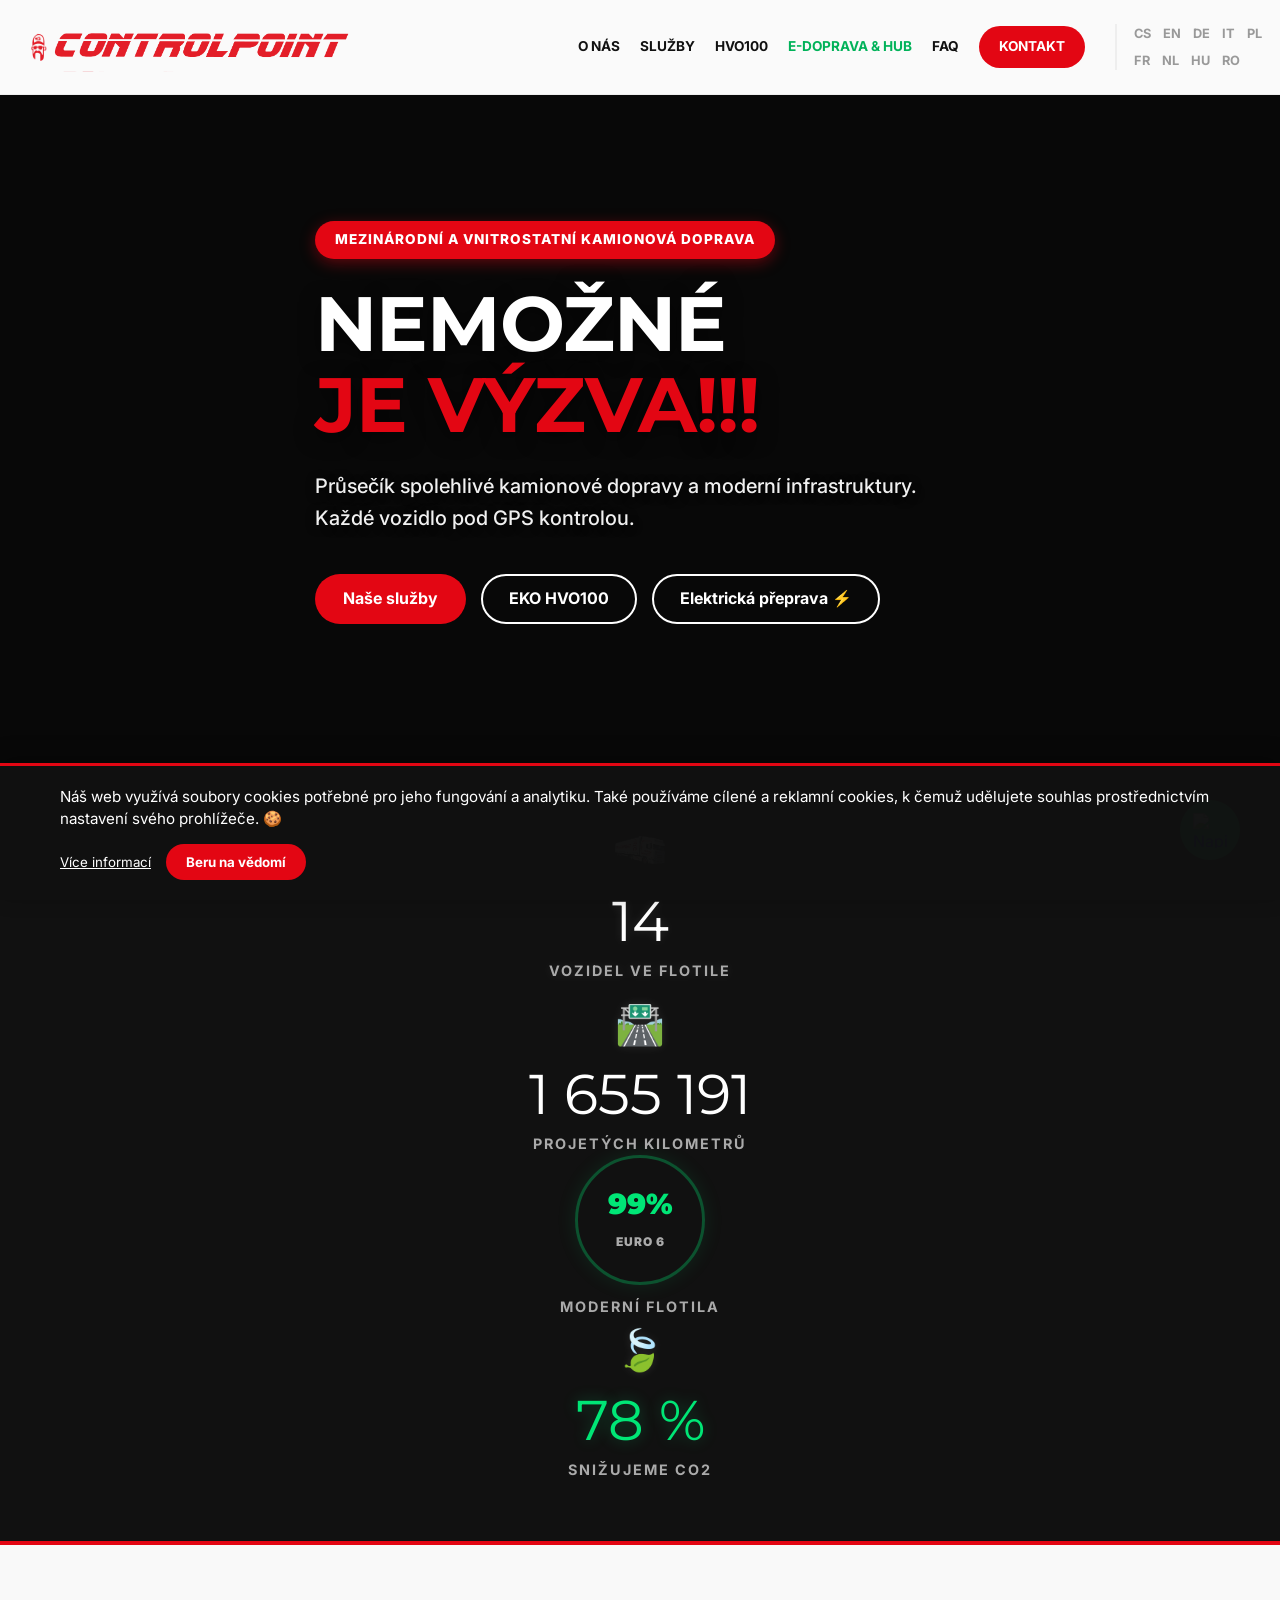
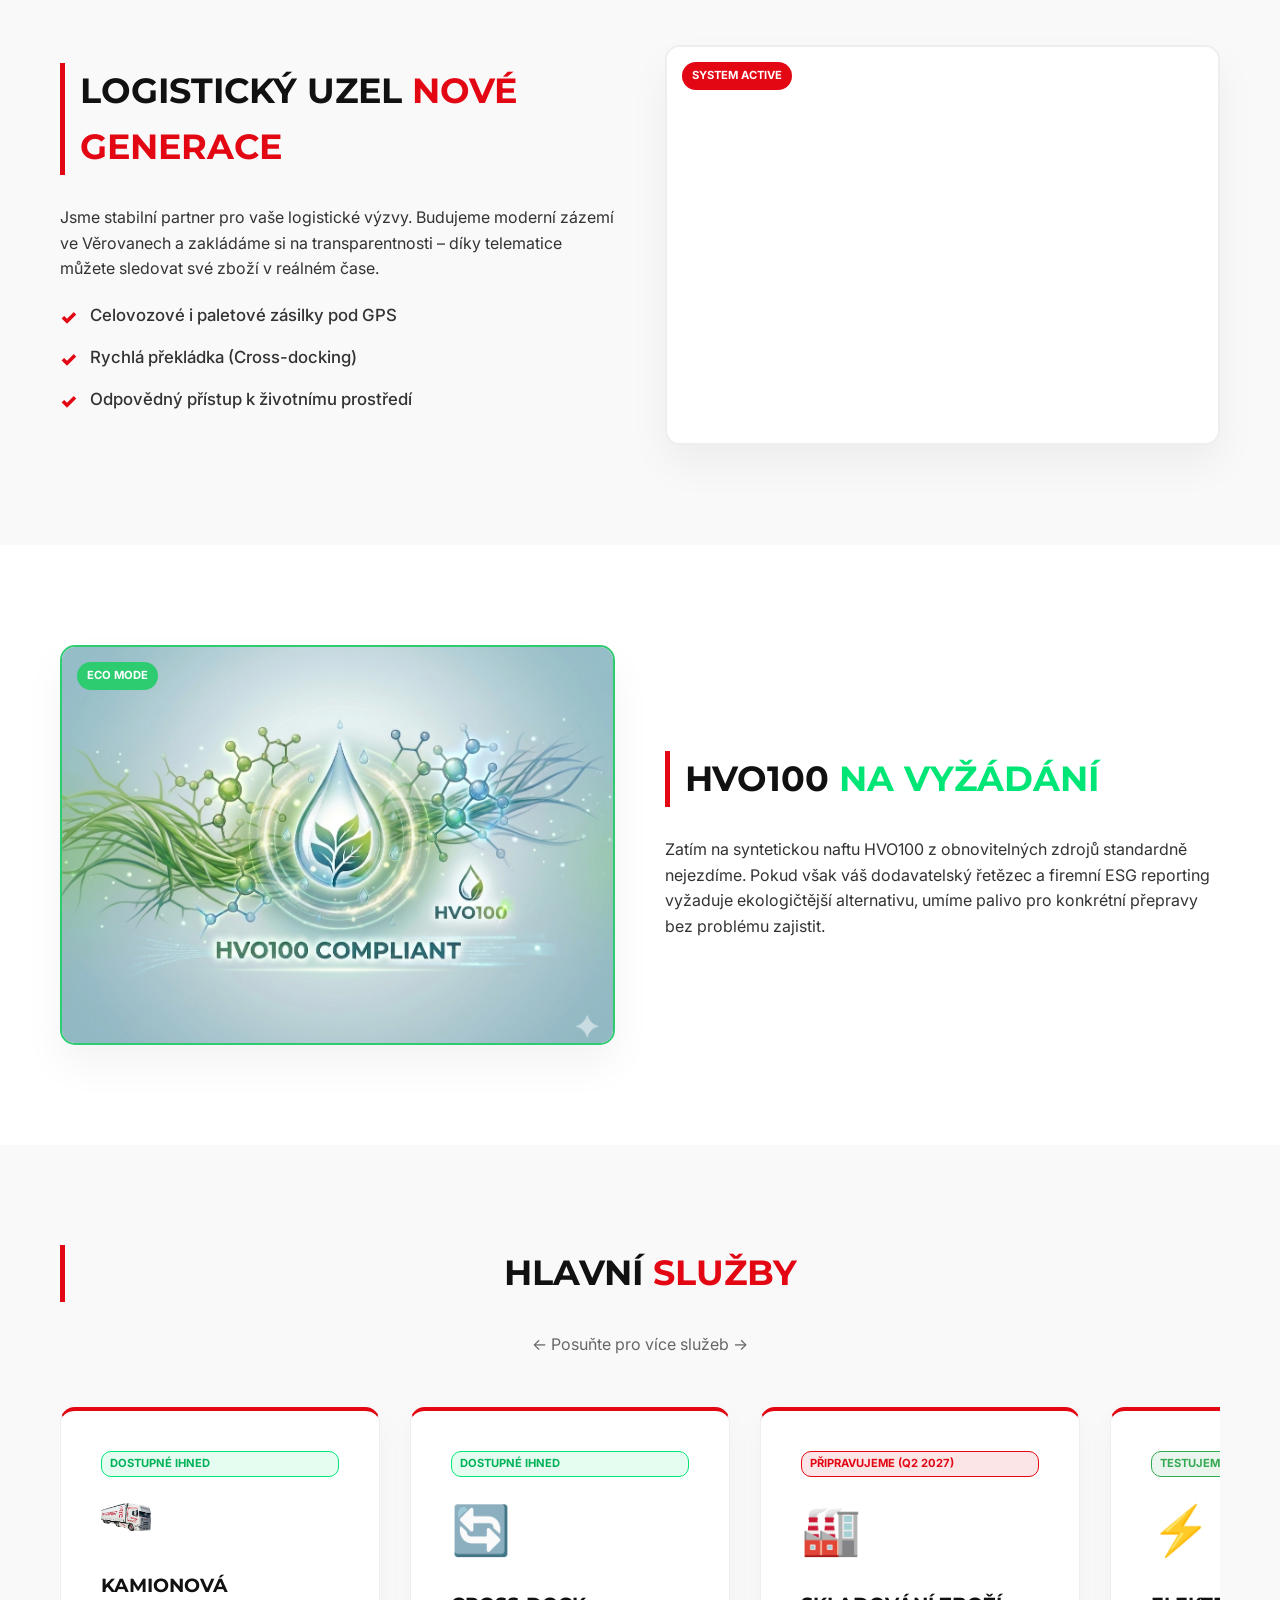
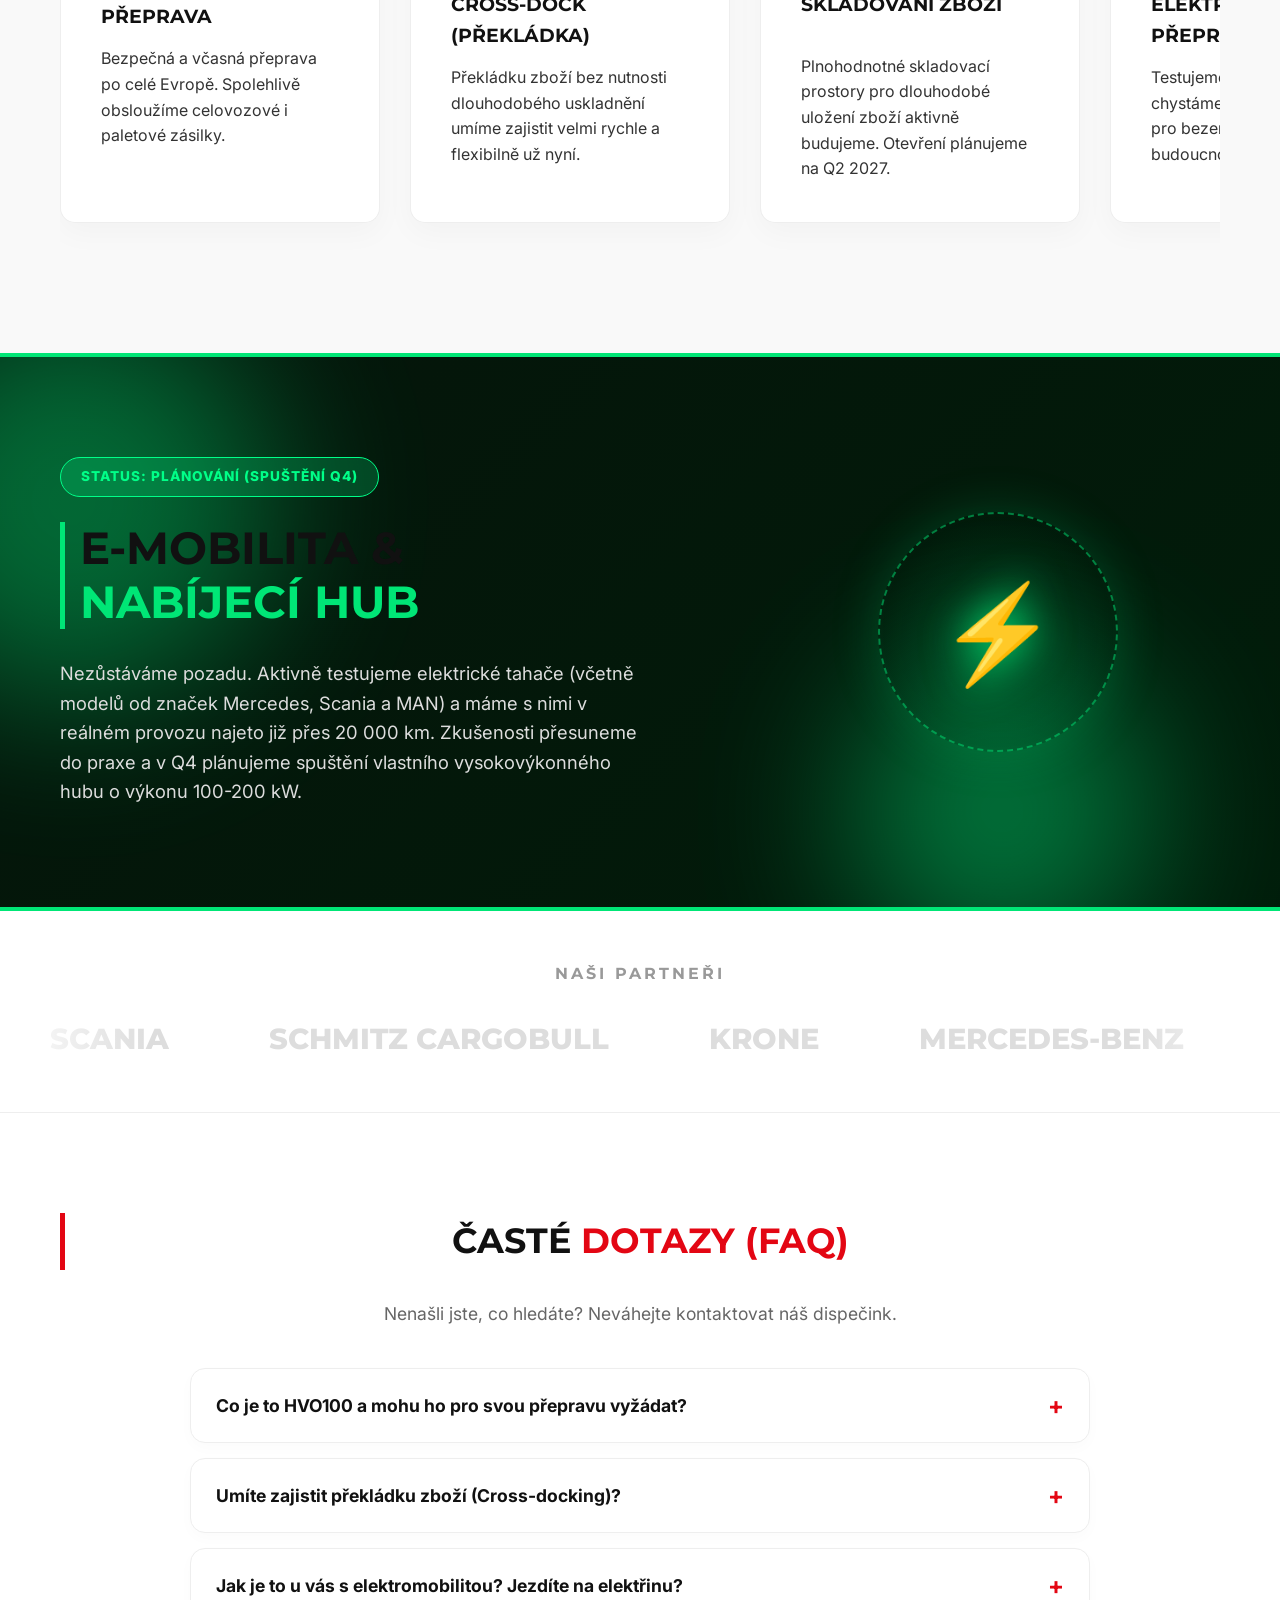
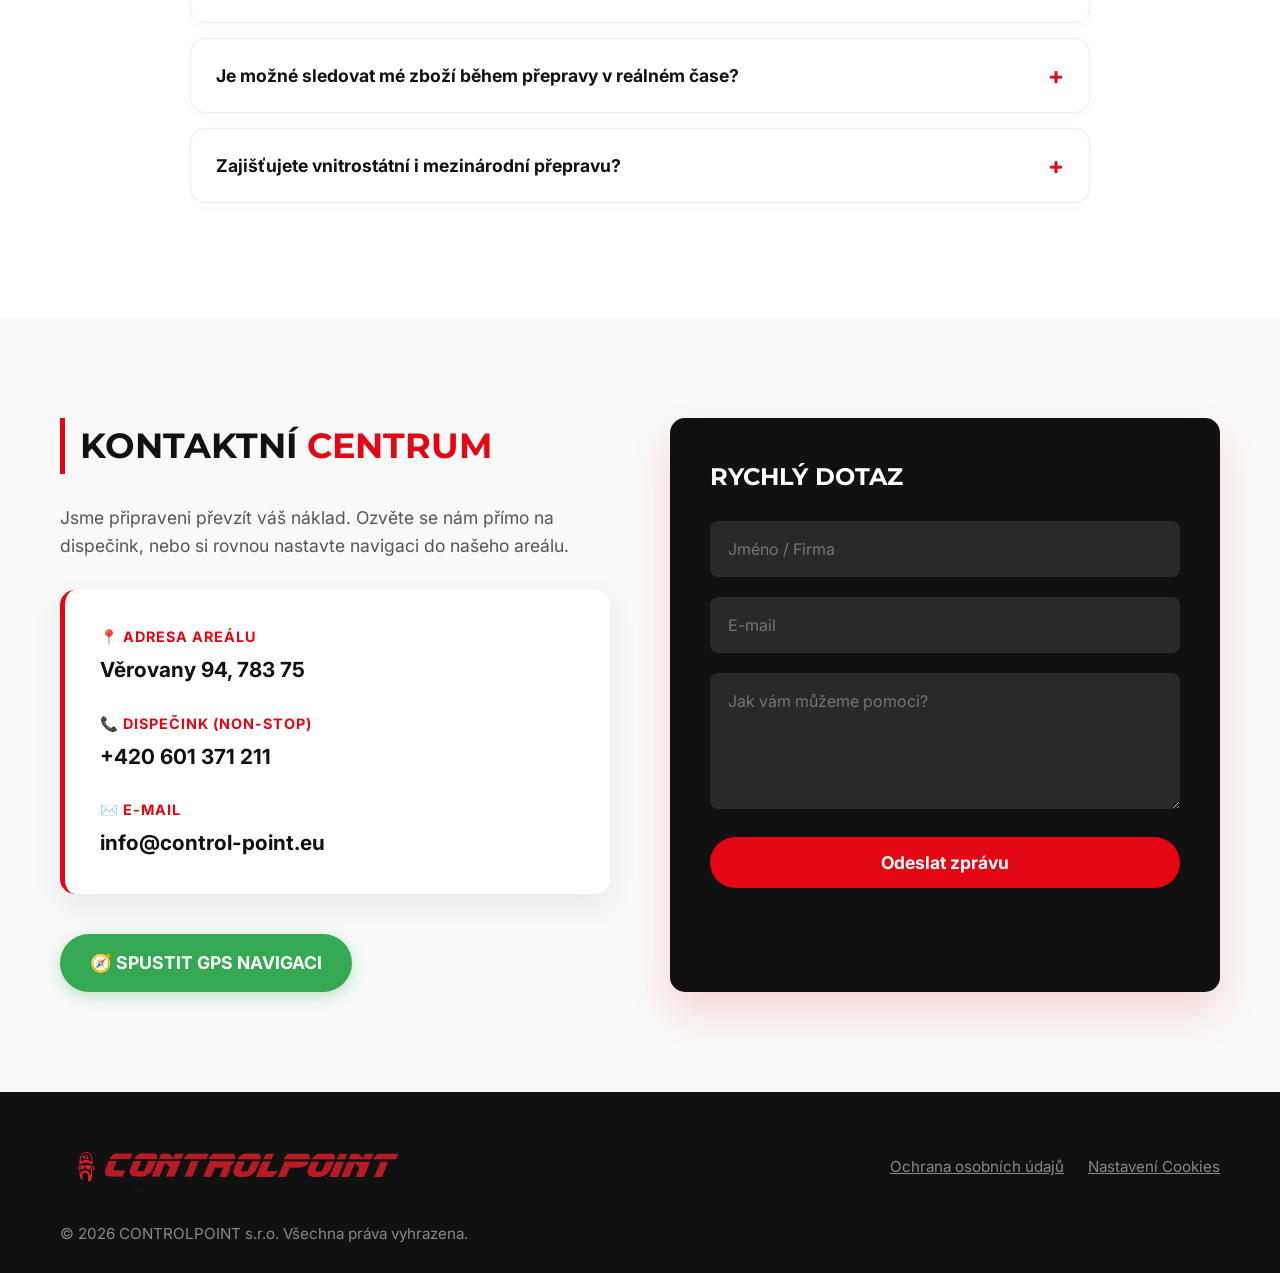
==== index.html @ 85c557d6 "Update index.html" ====
<!DOCTYPE html>
<html lang="cs">
<head>
    <meta charset="UTF-8">
    <meta name="viewport" content="width=device-width, initial-scale=1.0, maximum-scale=1.0, user-scalable=no">
    <meta property="og:type" content="website">
    <meta property="og:title" content="CONTROLPOINT s.r.o. | Kamionová doprava">
    <meta property="og:description" content="Spolehlivá doprava a moderní infrastruktura. Zjistěte více o našich logistických službách.">
    <meta property="og:url" content="https://www.control-point.eu/">
    <meta property="og:image" content="https://www.control-point.eu/nahled1.jpeg">

    <meta name="twitter:card" content="summary_large_image">
    <meta name="twitter:title" content="CONTROLPOINT s.r.o. | Kamionová doprava">
    <meta name="twitter:description" content="Spolehlivá doprava a moderní infrastruktura.">
    <meta name="twitter:image" content="https://www.control-point.eu/nahled1.jpeg">

    <title>CONTROLPOINT s.r.o. | Kamionová doprava & Logistika</title>
    <link href="https://fonts.googleapis.com/css2?family=Inter:wght@400;500;700;900&family=Montserrat:wght@800;900&display=swap" rel="stylesheet">
    <style>
        /* ==========================================================================
           1. ZÁKLADNÍ PROMĚNNÉ A RESET
           ========================================================================== */
        :root {
            --red: #e30613;
            --red-dark: #b3000b;
            --green: #00e676;
            --green-dark: #00b259;
            --dark: #111111;
            --gray: #f9f9f9;
            --white: #ffffff;
            --text: #333333;
            --font-main: 'Inter', sans-serif;
            --font-heading: 'Montserrat', sans-serif;
        }

        * { margin: 0; padding: 0; box-sizing: border-box; }
        html { scroll-behavior: smooth; }
        body { font-family: var(--font-main); color: var(--text); background: var(--white); line-height: 1.6; overflow-x: hidden; }

        .container { max-width: 1200px; margin: 0 auto; padding: 0 20px; position: relative; z-index: 2; }
        .text-red { color: var(--red); }
        .text-green { color: var(--green); }
        .bg-light { background: var(--gray); }
        .bg-white { background: var(--white); }
        .text-center { text-align: center; }
        .w-100 { width: 100%; }

        /* ==========================================================================
           2. TYPOGRAFIE A TLAČÍTKA
           ========================================================================== */
        h1, h2, h3 { font-family: var(--font-heading); text-transform: uppercase; color: var(--dark); }
        .section-title { font-size: 2.2rem; margin-bottom: 30px; border-left: 5px solid var(--red); padding-left: 15px; }

        .btn-primary { display: inline-block; background: var(--red); color: var(--white); padding: 12px 28px; text-decoration: none; font-weight: 700; border: none; cursor: pointer; transition: 0.3s; border-radius: 30px; font-family: var(--font-main); }
        .btn-primary:hover { background: var(--red-dark); transform: translateY(-2px); box-shadow: 0 5px 15px rgba(227,6,19,0.3); }
        .btn-outline-green { display: inline-block; background: transparent; color: var(--green); border: 2px solid var(--green); padding: 10px 26px; text-decoration: none; font-weight: 700; border-radius: 30px; transition: 0.3s; font-family: var(--font-main); }
        .btn-outline-green:hover { background: var(--green); color: var(--dark); box-shadow: 0 5px 15px rgba(0,230,118,0.3); }
        .btn-large { padding: 15px 35px; font-size: 1.1rem; text-align: center; }

        /* ==========================================================================
           3. HLAVIČKA, NAVIGACE A LOGO
           ========================================================================== */
        header { position: fixed; top: 0; width: 100%; height: 95px; background: rgba(255, 255, 255, 0.98); backdrop-filter: blur(10px); z-index: 1000; border-bottom: 1px solid #eee; transition: 0.3s; display: flex; align-items: center; }
        header.scrolled { height: 75px; box-shadow: 0 5px 20px rgba(0,0,0,0.05); }
        
        .nav-container { display: flex; justify-content: space-between; align-items: center; width: 100%; max-width: 1400px; margin: 0 auto; padding: 0 20px; }
        
        .logo-link { display: flex; align-items: center; text-decoration: none; }
        .nav-logo { max-height: 65px; transition: 0.3s; width: auto; }
        header.scrolled .nav-logo { max-height: 50px; }

        .nav-menu { display: flex; gap: 20px; align-items: center; }
        .nav-menu a { text-decoration: none; color: var(--dark); font-weight: 700; font-size: 0.85rem; text-transform: uppercase; transition: 0.2s; cursor: pointer; }
        .nav-menu a:hover { color: var(--red); }
        .nav-green { color: var(--green-dark) !important; }
        .nav-btn { background: var(--red); color: var(--white) !important; padding: 10px 20px; border-radius: 30px; }
        .nav-btn:hover { background: var(--red-dark) !important; }
        
        .lang-switcher { display: flex; gap: 8px; margin-left: 10px; border-left: 2px solid #eee; padding-left: 15px; flex-wrap: wrap; max-width: 150px;}
        .lang-btn { background: none; border: none; font-weight: 700; cursor: pointer; color: #999; transition: 0.3s; font-family: var(--font-main); font-size: 0.8rem; padding: 2px;}
        .lang-btn.active { color: var(--red); }
        .mobile-menu-btn { display: none; font-size: 1.8rem; background: none; border: none; cursor: pointer; color: var(--dark); }

        /* ==========================================================================
           4. HERO SEKCE
           ========================================================================== */
        .hero { position: relative; padding: 220px 0 140px; background: var(--dark); overflow: hidden; min-height: 85vh; display: flex; align-items: center; }
        .video-bg { position: absolute; top: 0; left: 0; width: 100%; height: 100%; object-fit: cover; z-index: 0; }
        .video-overlay-dark { position: absolute; top: 0; left: 0; width: 100%; height: 100%; background: rgba(0, 0, 0, 0.5); z-index: 1; }
        .hero-content { position: relative; z-index: 2; max-width: 800px; padding: 0 20px; }
        .badge-red { display: inline-block; background: var(--red); color: var(--white); padding: 8px 20px; font-weight: 800; font-size: 0.85rem; border-radius: 30px; margin-bottom: 25px; letter-spacing: 1px; box-shadow: 0 4px 15px rgba(227, 6, 19, 0.4); }
        .hero h1 { font-size: clamp(2.8rem, 6vw, 5rem); line-height: 1.05; margin-bottom: 25px; letter-spacing: -1px; color: var(--white); text-shadow: 0 5px 20px rgba(0,0,0,0.6); }
        .hero-sub { font-size: 1.25rem; color: #f0f0f0; margin-bottom: 40px; font-weight: 500; text-shadow: 0 2px 10px rgba(0,0,0,0.6); max-width: 650px; }
        .hero-actions { display: flex; gap: 15px; flex-wrap: wrap; }

        /* ==========================================================================
           5. STATISTIKY
           ========================================================================== */
        .stats-section { background: var(--dark); color: var(--white); padding: 60px 0; border-bottom: 4px solid var(--red); position: relative; z-index: 5; }
        .stats-grid { display: grid; grid-template-columns: repeat(auto-fit, minmax(220px, 1fr)); gap: 30px; text-align: center; }
        .stat-icon { font-size: 2.5rem; margin-bottom: 10px; display: block; filter: drop-shadow(0 0 5px rgba(255,255,255,0.1)); }
        .stat-number { font-family: var(--font-heading); font-size: 3.5rem; color: var(--white); line-height: 1; margin-bottom: 5px; }
        .stat-number.stat-green { color: var(--green) !important; text-shadow: 0 0 15px rgba(0, 230, 118, 0.3); }
        .stat-label { font-size: 0.9rem; text-transform: uppercase; letter-spacing: 2px; color: #aaa; font-weight: 700; margin-top: 10px; }
        .modern-fleet-wrapper { width: 130px; height: 130px; border-radius: 50%; border: 3px solid rgba(0, 230, 118, 0.3); display: flex; align-items: center; justify-content: center; margin: 0 auto 5px; animation: breathe-green 3s ease-in-out infinite; box-shadow: 0 0 20px rgba(0, 230, 118, 0.1); }
        .euro6-text { font-family: var(--font-heading); font-size: 1.8rem; color: var(--green); font-weight: 900; line-height: 1.1; }
        .euro6-text span { font-size: 0.75rem; color: #aaa; text-transform: uppercase; letter-spacing: 1px; font-family: var(--font-main); }
        @keyframes breathe-green { 0%, 100% { border-color: rgba(0, 230, 118, 0.3); box-shadow: 0 0 20px rgba(0, 230, 118, 0.1); } 50% { border-color: rgba(0, 230, 118, 0.8); box-shadow: 0 0 40px rgba(0, 230, 118, 0.4); } }

        /* ==========================================================================
           6. OBECNÉ SEKCE A O NÁS
           ========================================================================== */
        .section { padding: 100px 0; position: relative; }
        .two-col { display: grid; grid-template-columns: 1fr 1fr; gap: 50px; align-items: center; }
        .check-list { list-style: none; margin-top: 20px; }
        .check-list li { position: relative; padding-left: 30px; margin-bottom: 15px; font-weight: 500; font-size: 1.05rem;}
        .check-list li::before { content: '✓'; position: absolute; left: 0; color: var(--red); font-weight: 900; font-size: 1.2rem; }
        .tech-box { background: var(--white); border: 2px solid #eee; height: 400px; position: relative; border-radius: 15px; overflow: hidden; display: flex; align-items: center; justify-content: center; box-shadow: 0 20px 40px rgba(0,0,0,0.05); }
        .tech-overlay { position: absolute; top: 15px; left: 15px; background: var(--red); color: white; padding: 5px 10px; font-size: 0.7rem; font-weight: bold; border-radius: 20px; animation: pulse-red 2s infinite; }
        .placeholder-img { color: #ccc; font-weight: bold; letter-spacing: 2px; }
        @keyframes pulse-red { 0% { box-shadow: 0 0 0 0 rgba(227, 6, 19, 0.4); } 70% { box-shadow: 0 0 0 10px rgba(227, 6, 19, 0); } 100% { box-shadow: 0 0 0 0 rgba(227, 6, 19, 0); } }

        /* ==========================================================================
           7. SLUŽBY
           ========================================================================== */
        .services-carousel-wrapper { position: relative; margin-top: 40px; }
        .services-carousel { display: flex; overflow-x: auto; scroll-snap-type: x mandatory; gap: 30px; padding: 10px 0 30px 0; scrollbar-width: thin; scrollbar-color: var(--red) #eee; -webkit-overflow-scrolling: touch; }
        .services-carousel::-webkit-scrollbar { height: 8px; }
        .services-carousel::-webkit-scrollbar-track { background: #eee; border-radius: 10px; }
        .services-carousel::-webkit-scrollbar-thumb { background: var(--red); border-radius: 10px; }
        .service-card { min-width: 320px; max-width: 320px; flex: 0 0 auto; scroll-snap-align: start; background: var(--white); padding: 40px; border-radius: 15px; border: 1px solid #eee; border-top: 4px solid var(--red); transition: 0.3s; box-shadow: 0 10px 30px rgba(0,0,0,0.03); display: flex; flex-direction: column; }
        .service-card:hover { transform: translateY(-5px); box-shadow: 0 20px 40px rgba(0,0,0,0.08); }
        .s-icon { font-size: 3rem; margin-bottom: 20px; }
        .service-card h3 { margin-bottom: 15px; font-size: 1.2rem; min-height: 50px; }
        .badge-small { display: inline-block; font-size: 0.7rem; padding: 3px 8px; border-radius: 10px; font-weight: bold; margin-bottom: 15px; }
        .b-available { background: rgba(0, 230, 118, 0.1); color: var(--green-dark); border: 1px solid var(--green); }
        .b-prep { background: rgba(227, 6, 19, 0.1); color: var(--red); border: 1px solid var(--red); }
        .b-test { background: rgba(52, 168, 83, 0.1); color: #34a853; border: 1px solid #34a853; }

        /* ==========================================================================
           8. ELEKTRO HUB
           ========================================================================== */
        .bg-animated-green { background: linear-gradient(-45deg, #05140a, #0b2b16, #001f0a, #05140a); background-size: 400% 400%; animation: gradientBG 15s ease infinite; color: var(--white); position: relative; overflow: hidden; border-top: 4px solid var(--green); border-bottom: 4px solid var(--green); }
        @keyframes gradientBG { 0% { background-position: 0% 50%; } 50% { background-position: 100% 50%; } 100% { background-position: 0% 50%; } }
        .glow-orb { position: absolute; border-radius: 50%; filter: blur(80px); opacity: 0.4; z-index: 0; pointer-events: none; }
        .orb-1 { top: -10%; left: -10%; width: 400px; height: 400px; background: var(--green); animation: floatOrb 8s ease-in-out infinite alternate; }
        .orb-2 { bottom: -10%; right: 10%; width: 300px; height: 300px; background: #00ff88; animation: floatOrb 12s ease-in-out infinite alternate-reverse; }
        @keyframes floatOrb { 0% { transform: translate(0, 0) scale(1); } 100% { transform: translate(50px, 50px) scale(1.2); } }
        .electro-card { display: grid; grid-template-columns: 1.5fr 1fr; gap: 50px; align-items: center; position: relative; z-index: 2; }
        .clean-energy-circle { width: 240px; height: 240px; border-radius: 50%; background: radial-gradient(circle, rgba(0, 230, 118, 0.15) 0%, transparent 70%); border: 2px dashed rgba(0, 230, 118, 0.5); display: flex; align-items: center; justify-content: center; box-shadow: 0 0 50px rgba(0, 230, 118, 0.2); animation: eco-spin 10s linear infinite; margin: 0 auto; position: relative; }
        .gauge-inner { width: 100%; height: 100%; display: flex; align-items: center; justify-content: center; animation: eco-spin-reverse 10s linear infinite; }
        .gauge-bolt { font-size: 6rem; color: var(--green); filter: drop-shadow(0 0 20px var(--green)); line-height: 1; }
        @keyframes eco-spin { 100% { transform: rotate(360deg); } }
        @keyframes eco-spin-reverse { 100% { transform: rotate(-360deg); } }

        /* ==========================================================================
           9. PARTNEŘI
           ========================================================================== */
        .partners-section { background: var(--white); padding: 50px 0; border-bottom: 1px solid #eee; overflow: hidden; }
        .partners-title { text-align: center; font-size: 1rem; color: #999; margin-bottom: 30px; letter-spacing: 3px; }
        .marquee { width: 100%; overflow: hidden; white-space: nowrap; position: relative; }
        .marquee::before, .marquee::after { content: ''; position: absolute; top: 0; width: 150px; height: 100%; z-index: 2; }
        .marquee::before { left: 0; background: linear-gradient(to right, white, transparent); }
        .marquee::after { right: 0; background: linear-gradient(to left, white, transparent); }
        .marquee-content { display: inline-block; animation: scrollMarquee 25s linear infinite; }
        .marquee-content span { font-family: var(--font-heading); font-size: 1.8rem; color: #ddd; margin: 0 50px; font-weight: 800; }
        @keyframes scrollMarquee { 0% { transform: translateX(0); } 100% { transform: translateX(-50%); } }

        /* ==========================================================================
           10. FAQ
           ========================================================================== */
        .faq-subtitle { margin-bottom: 40px; color: #666; font-size: 1.1rem; }
        .faq-container { max-width: 900px; margin: 0 auto; }
        .faq-item { margin-bottom: 15px; border: 1px solid #eee; border-radius: 15px; overflow: hidden; background: var(--white); box-shadow: 0 5px 15px rgba(0,0,0,0.02); transition: 0.3s; }
        .faq-question { width: 100%; text-align: left; padding: 22px 25px; background: none; border: none; font-size: 1.1rem; font-weight: 700; font-family: var(--font-main); color: var(--dark); cursor: pointer; display: flex; justify-content: space-between; align-items: center; }
        .faq-question:hover { color: var(--red); background: #fafafa; }
        .faq-icon { font-size: 1.5rem; color: var(--red); transition: transform 0.3s ease; }
        .faq-answer { max-height: 0; overflow: hidden; transition: max-height 0.4s ease-out; background: var(--white); }
        .faq-answer p { padding: 0 25px 25px; color: #444; font-size: 1.05rem; }
        .faq-item.active .faq-icon { transform: rotate(45deg); color: var(--dark); }

        /* ==========================================================================
           11. KONTAKT A FORMULÁŘ
           ========================================================================== */
        .contact-wrapper { display: grid; grid-template-columns: 1fr 1fr; gap: 60px; }
        .contact-details { margin: 30px 0; background: var(--white); padding: 35px; border-radius: 15px; border-left: 5px solid var(--red); box-shadow: 0 10px 30px rgba(0,0,0,0.08); }
        .c-item { margin-bottom: 25px; display: flex; flex-direction: column; }
        .c-item:last-child { margin-bottom: 0; }
        .c-item strong { color: var(--red); margin-bottom: 5px; font-size: 0.9rem; letter-spacing: 1px; }
        .c-item span { font-size: 1.3rem; font-weight: 700; color: var(--dark); }
        .btn-gps-nav { background: #34a853; color: white !important; box-shadow: 0 4px 15px rgba(52, 168, 83, 0.3); font-size: 1.1rem; padding: 15px 30px;}
        .btn-gps-nav:hover { background: #2d9249; box-shadow: 0 6px 20px rgba(52, 168, 83, 0.5); transform: translateY(-2px); }
        .contact-form-box { background: var(--dark); padding: 40px; border-radius: 15px; color: var(--white); box-shadow: 0 20px 40px rgba(227, 6, 19, 0.15); }
        .contact-form-box h3 { color: var(--white); margin-bottom: 25px; text-transform: uppercase; font-size: 1.5rem;}
        .contact-form-box input, .contact-form-box textarea { width: 100%; padding: 18px; margin-bottom: 20px; border: none; border-radius: 8px; background: rgba(255,255,255,0.1); color: var(--white); font-family: var(--font-main); font-size: 1rem;}
        .contact-form-box input:focus, .contact-form-box textarea:focus { outline: 2px solid var(--red); background: rgba(255,255,255,0.2); }

        /* ==========================================================================
           12. PATIČKA A COOKIE LIŠTA
           ========================================================================== */
        footer { background: var(--dark); color: #888; padding: 50px 0 40px 0; font-size: 0.95rem; }
        .footer-content { display: flex; justify-content: space-between; align-items: center; flex-wrap: wrap; gap: 30px; }
        .footer-logo { max-height: 50px; width: auto; opacity: 0.8; transition: 0.3s; }
        .footer-logo:hover { opacity: 1; }
        .f-links button { background: none; border: none; font-family: var(--font-main); color: #888; text-decoration: underline; cursor: pointer; margin-left: 20px; transition: 0.2s; font-size: 0.95rem; }
        .f-links button:hover { color: var(--white); }
        .cookie-banner { position: fixed; bottom: 0; left: 0; width: 100%; background: rgba(17, 17, 17, 0.98); box-shadow: 0 -5px 20px rgba(0,0,0,0.3); color: var(--white); padding: 20px 0; z-index: 99999; border-top: 3px solid var(--red); }
        .cookie-flex { display: flex; justify-content: space-between; align-items: center; flex-wrap: wrap; gap: 15px; }

        /* ==========================================================================
           13. MODÁLNÍ OKNA PRÁVNÍ DOKUMENTY (PLNÉ TEXTY)
           ========================================================================== */
        .modal { display: none; position: fixed; z-index: 100000; left: 0; top: 0; width: 100%; height: 100%; overflow: auto; background-color: rgba(0,0,0,0.85); backdrop-filter: blur(8px); }
        .modal-content { background-color: var(--white); margin: 5% auto; padding: 50px; border-radius: 15px; width: 90%; max-width: 950px; position: relative; color: var(--text); box-shadow: 0 25px 50px rgba(0,0,0,0.5);}
        .close-modal { color: #aaa; position: absolute; right: 30px; top: 20px; font-size: 35px; font-weight: bold; cursor: pointer; transition: 0.2s;}
        .close-modal:hover { color: var(--red); }
        .legal-text { max-height: 65vh; overflow-y: auto; padding-right: 25px; font-size: 0.95rem; margin-top: 25px; text-align: justify; line-height: 1.7;}
        .legal-text::-webkit-scrollbar { width: 8px; }
        .legal-text::-webkit-scrollbar-track { background: #f1f1f1; border-radius: 10px; }
        .legal-text::-webkit-scrollbar-thumb { background: #ccc; border-radius: 10px; }
        .legal-text h2 { font-size: 1.8rem; margin-bottom: 20px; border-bottom: 2px solid var(--red); padding-bottom: 10px; }
        .legal-text h3 { margin: 25px 0 10px; font-size: 1.2rem; color: var(--dark); text-transform: none; font-weight: 800;}
        .legal-text p { margin-bottom: 15px; }
        .legal-text ul { padding-left: 25px; margin-bottom: 20px; }
        .legal-text li { margin-bottom: 8px; }
        .lang-text { display: none; }
        .active-lang { display: block; }

        /* ==========================================================================
           14. RESPONSIVNÍ DESIGN (MOBIL)
           ========================================================================== */
        @media (max-width: 900px) {
            .two-col, .contact-wrapper, .electro-card { grid-template-columns: 1fr; gap: 40px; }
            .nav-container { justify-content: center; }
            .mobile-menu-btn { position: absolute; right: 20px; display: block; }
            .nav-menu { position: absolute; top: 95px; left: 0; width: 100%; height: calc(100vh - 95px); overflow-y: auto; background: var(--white); flex-direction: column; gap: 0; box-shadow: 0 10px 20px rgba(0,0,0,0.1); display: none; border-top: 1px solid #eee; }
            .nav-menu.active { display: flex !important; }
            .nav-menu a { padding: 20px; border-bottom: 1px solid #eee; width: 100%; text-align: center; font-size: 1.1rem;}
            .nav-btn { border-radius: 0; width: 100%; }
            .hero { padding: 140px 0 70px; text-align: center; }
            .hero-actions { justify-content: center; }
            .stat-number { font-size: 3rem; }
            .cookie-flex { flex-direction: column; text-align: center; }
            .lang-switcher { border-left: none; padding: 20px; justify-content: center; width: 100%; max-width: 100%;}
            .modal-content { padding: 30px 20px; margin: 10% auto;}
        }
    </style>
    <header id="navbar">
    <div class="nav-container" style="display: flex; justify-content: space-between; align-items: center; padding: 0 15px; width: 100%; box-sizing: border-box;">
        
        <a href="#home" class="logo-link" style="display: flex; align-items: center; gap: 0; max-width: 80%;">
            
            <img src="hlava.gif" alt="Animace" style="height: 45px; width: auto; display: block; flex-shrink: 0; margin-right: -15px;">
            
            <img src="IMG_9547.png" alt="CONTROLPOINT s.r.o." class="nav-logo" style="height: 50px; width: auto; max-width: 100%; object-fit: contain; display: block;">
            
        </a>
            <button class="mobile-menu-btn" id="menuBtn">☰</button>
            <nav class="nav-menu" id="navMenu">
                <a href="#o-nas" data-i18n="nav_about">O nás</a>
                <a href="#sluzby" data-i18n="nav_services">Služby</a>
                <a href="#hvo100" data-i18n="nav_hvo">HVO100</a>
                <a href="#elektro" class="nav-green" data-i18n="nav_hub">E-Doprava & Hub</a>
                <a href="#faq">FAQ</a>
                <a href="#kontakt" class="nav-btn" data-i18n="nav_contact">Kontakt</a>
                
                <div class="lang-switcher">
                    <button class="lang-btn active" onclick="setLang('cs')">CS</button>
                    <button class="lang-btn" onclick="setLang('en')">EN</button>
                    <button class="lang-btn" onclick="setLang('de')">DE</button>
                    <button class="lang-btn" onclick="setLang('it')">IT</button>
                    <button class="lang-btn" onclick="setLang('pl')">PL</button>
                    <button class="lang-btn" onclick="setLang('fr')">FR</button>
                    <button class="lang-btn" onclick="setLang('nl')">NL</button>
                    <button class="lang-btn" onclick="setLang('hu')">HU</button>
                    <button class="lang-btn" onclick="setLang('ro')">RO</button>
                </div>
            </nav>
        </div>
    </header>

    <section id="home" class="hero">
        <video class="video-bg" autoplay muted loop playsinline>
            <source src="uvod.mp4" type="video/mp4">
        </video>
        <div class="video-overlay-dark"></div>

        <div class="container hero-content">
            <div class="badge-red" data-i18n="hero_badge">MEZINÁRODNÍ A VNITROSTATNÍ KAMIONOVÁ DOPRAVA</div>
            <h1 data-i18n="hero_title">NEMOŽNÉ<br><span class="text-red">JE VÝZVA!!!</span></h1>
            <p class="hero-sub" data-i18n="hero_sub">Průsečík spolehlivé kamionové dopravy a moderní infrastruktury. Každé vozidlo pod GPS kontrolou.</p>
            <div class="hero-actions">
                <a href="#sluzby" class="btn-primary" data-i18n="hero_btn1">Naše služby</a>
                <a href="#hvo100" class="btn-outline-green" data-i18n="hero_btn2" style="border-color: white; color: white;">EKO HVO100</a>
                <a href="#elektro" class="btn-outline-green" data-i18n="hero_btn3" style="border-color: white; color: white;">Elektrická přeprava ⚡</a>
            </div>
        </div>
    </section>

    <section class="stats-section">
        <div class="container stats-grid">
            <div class="stat-card">
                <div class="stat-icon">
    <img src="IMG_9553.png" alt="Ikona" style="width: 50px; height: 50px; object-fit: contain;">
<div class="stat-number"><span class="counter" data-target="16">0</span></div>
                <div class="stat-label" data-i18n="stat_fleet">Vozidel ve flotile</div>
            </div>
            <div class="stat-card">
                <div class="stat-icon">🛣️</div>
                <div class="stat-number"><span class="counter" data-target="1920000">0</span></div>
                <div class="stat-label" data-i18n="stat_km">Projetých kilometrů</div>
            </div>
            <div class="stat-card">
                <div class="modern-fleet-wrapper">
                    <div class="euro6-text">99%<br><span data-i18n="euro6_sub">Euro 6</span></div>
                </div>
                <div class="stat-label stat-green" data-i18n="stat_modern">Moderní flotila</div>
            </div>
            <div class="stat-card">
                <div class="stat-icon">🍃</div>
                <div class="stat-number stat-green"><span class="counter" data-target="90">0</span></div>
                <div class="stat-label" data-i18n="stat_co2">SNIŽUJEME CO2</div>
            </div>
        </div>
    </section>

    <section id="o-nas" class="section bg-light">
        <div class="container two-col">
            <div class="text-content">
                <h2 class="section-title" data-i18n="about_title">LOGISTICKÝ UZEL <span class="text-red">NOVÉ GENERACE</span></h2>
                <p data-i18n="about_desc">Jsme stabilní partner pro vaše logistické výzvy. Budujeme moderní zázemí ve Věrovanech a zakládáme si na transparentnosti – díky telematice můžete sledovat své zboží v reálném čase.</p>
                <ul class="check-list">
                    <li data-i18n="about_l1">Celovozové i paletové zásilky pod GPS</li>
                    <li data-i18n="about_l2">Rychlá překládka (Cross-docking)</li>
                    <li data-i18n="about_l3">Odpovědný přístup k životnímu prostředí</li>
                </ul>
            </div>
           <div class="image-content tech-box">
    <div class="tech-overlay">SYSTEM ACTIVE</div>
               <script>
  self.ModelViewerElement = self.ModelViewerElement || {};
  self.ModelViewerElement.meshoptDecoderLocation = 'https://cdn.jsdelivr.net/npm/meshoptimizer/meshopt_decoder.js';
</script>
   <model-viewer
  src="Model_v.glb"
  alt="3D model logistického centra"
  auto-rotate
  camera-controls
  shadow-intensity="1.5"
  camera-orbit="40deg 90deg 120%"
  min-camera-orbit="auto auto 90deg"
  class="placeholder-img"
  style="width: 100%; height: 100%; min-height: 400px; display: block; background-color: #fff; outline: none;">
</model-viewer>

        </div>
    </section>

    <section id="hvo100" class="section">
    <div class="container two-col">
        <div class="image-content tech-box" style="border-color: #2ecc71;">
            <div class="tech-overlay" style="background: #2ecc71;">ECO MODE</div>
            <img src="HVO.PNG" alt="HVO100" class="placeholder-img" style="object-fit: cover; width: 100%; height: 100%; display: block;">
        </div>
        <div class="text-content">
            <h2 class="section-title" data-i18n="hvo_title">HVO100 <span class="text-green">NA VYŽÁDÁNÍ</span></h2>
            <p data-i18n="hvo_desc">Zatím na syntetickou naftu HVO100 z obnovitelných zdrojů standardně nejezdíme. Pokud však váš dodavatelský řetězec a firemní ESG reporting vyžaduje ekologičtější alternativu, umíme palivo pro konkrétní přepravy bez problému zajistit.</p>
        </div>
    </div>
</section>

        </div>
    </section>

    <section id="sluzby" class="section bg-light">
        <div class="container">
            <h2 class="section-title text-center" data-i18n="services_title">HLAVNÍ <span class="text-red">SLUŽBY</span></h2>
            <p class="text-center" style="color: #666; margin-bottom: 10px;" data-i18n="services_swipe">← Posuňte pro více služeb →</p>
            
            <div class="services-carousel-wrapper">
    <div class="services-carousel">
        <div class="service-card">
            <div class="badge-small b-available" data-i18n="badge_avail">DOSTUPNÉ IHNED</div>
            
            <div class="stat-icon">
                <img src="IMG_9553.png" alt="Ikona" style="width: 50px; height: 50px; object-fit: contain;">
            </div> <h3 data-i18n="s1_title">Kamionová přeprava</h3>
            <p data-i18n="s1_desc">Bezpečná a včasná přeprava po celé Evropě. Spolehlivě obsloužíme celovozové i paletové zásilky.</p>
        </div>


                    <div class="service-card">
                        <div class="badge-small b-available" data-i18n="badge_avail">DOSTUPNÉ IHNED</div>
                        <div class="s-icon">🔄</div>
                        <h3 data-i18n="s2_title">Cross-dock (Překládka)</h3>
                        <p data-i18n="s2_desc">Překládku zboží bez nutnosti dlouhodobého uskladnění umíme zajistit velmi rychle a flexibilně už nyní.</p>
                    </div>

                    <div class="service-card">
                        <div class="badge-small b-prep" data-i18n="badge_prep">PŘIPRAVUJEME (Q2 2027)</div>
                        <div class="s-icon">🏭</div>
                        <h3 data-i18n="s3_title">Skladování zboží</h3>
                        <p data-i18n="s3_desc">Plnohodnotné skladovací prostory pro dlouhodobé uložení zboží aktivně budujeme. Otevření plánujeme na Q2 2027.</p>
                    </div>

                    <div class="service-card">
                        <div class="badge-small b-test" data-i18n="badge_test">TESTUJEME & BUDUJEME</div>
                        <div class="s-icon">⚡</div>
                        <h3 data-i18n="s4_title">Elektrická přeprava</h3>
                        <p data-i18n="s4_desc">Testujeme elektrické tahače a chystáme vlastní nabíjecí hub pro bezemisní logistiku budoucnosti.</p>
                    </div>

                    <div class="service-card">
                        <div class="badge-small b-available" data-i18n="badge_avail">DOSTUPNÉ IHNED</div>
                        <div class="s-icon">📡</div>
                        <h3 data-i18n="s5_title">Smart Logistics & GPS</h3>
                        <p data-i18n="s5_desc">Každé vozidlo je vybaveno telematikou. Máte tak možnost sledovat své zboží v reálném čase 24/7.</p>
                    </div>
                </div>
            </div>
        </div>
    </section>

    <section id="elektro" class="section bg-animated-green">
        <div class="glow-orb orb-1"></div>
        <div class="glow-orb orb-2"></div>

        <div class="container electro-card">
            <div class="electro-info">
                <div class="badge-green" style="display: inline-block; background: rgba(0, 255, 136, 0.2); color: #00ff88; padding: 8px 20px; font-weight: 800; font-size: 0.85rem; border-radius: 30px; margin-bottom: 25px; border: 1px solid #00ff88; letter-spacing: 1px;" data-i18n="hub_badge">STATUS: PLÁNOVÁNÍ (SPUŠTĚNÍ Q4)</div>
                <h2 class="section-title" style="border-color:var(--green); font-size: 2.8rem; line-height: 1.2;" data-i18n="hub_title">E-MOBILITA & <br><span class="text-green">NABÍJECÍ HUB</span></h2>
                <p style="font-size: 1.15rem; color: #ddd; max-width: 90%;" data-i18n="hub_desc">Nezůstáváme pozadu. Aktivně testujeme elektrické tahače (včetně modelů od značek Mercedes, Scania a MAN) a máme s nimi v reálném provozu najeto již přes 20 000 km. Zkušenosti přesuneme do praxe a v Q4 plánujeme spuštění vlastního vysokovýkonného hubu o výkonu 100-200 kW.</p>
            </div>
            <div class="electro-visual">
                <div class="clean-energy-circle">
                    <div class="gauge-inner">
                        <span class="gauge-bolt">⚡</span>
                    </div>
                </div>
            </div>
        </div>
    </section>

    <section class="partners-section">
        <div class="container">
            <h3 class="partners-title" data-i18n="partners_title">NAŠI PARTNEŘI</h3>
        </div>
        <div class="marquee">
            <div class="marquee-content">
                <span>SCANIA</span><span>SCHMITZ CARGOBULL</span><span>KRONE</span><span>MERCEDES-BENZ</span><span>MAN</span>
                <span>SCANIA</span><span>SCHMITZ CARGOBULL</span><span>KRONE</span><span>MERCEDES-BENZ</span><span>MAN</span>
            </div>
        </div>
    </section>

    <section id="faq" class="section bg-white">
        <div class="container">
            <h2 class="section-title text-center" data-i18n="faq_title">ČASTÉ <span class="text-red">DOTAZY (FAQ)</span></h2>
            <p class="text-center faq-subtitle" data-i18n="faq_sub">Nenašli jste, co hledáte? Neváhejte kontaktovat náš dispečink.</p>
            
            <div class="faq-container">
                <div class="faq-item">
                    <button class="faq-question"><span data-i18n="faq_q1">Co je to HVO100 a mohu ho pro svou přepravu vyžádat?</span> <span class="faq-icon">+</span></button>
                    <div class="faq-answer"><p data-i18n="faq_a1">HVO100 je syntetická nafta vyrobená z obnovitelných zdrojů (odpady, tuky), která snižuje emise skleníkových plynů až o 90 %. Standardně na něj sice nejezdíme, ale pokud to vyžaduje váš ESG reporting, jsme schopni palivo pro vaše konkrétní zakázky bez problému zajistit.</p></div>
                </div>
                
                <div class="faq-item">
                    <button class="faq-question"><span data-i18n="faq_q2">Umíte zajistit překládku zboží (Cross-docking)?</span> <span class="faq-icon">+</span></button>
                    <div class="faq-answer"><p data-i18n="faq_a2">Ano! Přestože plnohodnotné skladování připravujeme až na Q2 2027, samotnou překládku (cross-docking) umíme flexibilně, rychle a spolehlivě zajistit již nyní.</p></div>
                </div>

                <div class="faq-item">
                    <button class="faq-question"><span data-i18n="faq_q3">Jak je to u vás s elektromobilitou? Jezdíte na elektřinu?</span> <span class="faq-icon">+</span></button>
                    <div class="faq-answer"><p data-i18n="faq_a3">Budoucnost e-mobility aktivně připravujeme. Již nyní testujeme v reálném provozu různé značky elektrických tahačů (Mercedes, Scania, MAN), se kterými máme najeto přes 20 000 km. Na základě těchto dat budujeme ve Věrovanech 100-200kW nabíjecí hub, jehož spuštění plánujeme na Q4.</p></div>
                </div>

                <div class="faq-item">
                    <button class="faq-question"><span data-i18n="faq_q4">Je možné sledovat mé zboží během přepravy v reálném čase?</span> <span class="faq-icon">+</span></button>
                    <div class="faq-answer"><p data-i18n="faq_a4">Rozhodně. Každé naše vozidlo je standardně vybaveno pokročilou GPS telematikou. Máme tak nad nákladem neustálý dohled a na vyžádání vás můžeme přesně informovat, kde se vaše zboží aktuálně nachází.</p></div>
                </div>
                
                <div class="faq-item">
                    <button class="faq-question"><span data-i18n="faq_q5">Zajišťujete vnitrostátní i mezinárodní přepravu?</span> <span class="faq-icon">+</span></button>
                    <div class="faq-answer"><p data-i18n="faq_a5">Ano, naše vozidla běžně pokrývají jak vnitrostátní přepravu v rámci ČR, tak i mezinárodní trasy napříč celou Evropou.</p></div>
                </div>
            </div>
        </div>
    </section>

    <section id="kontakt" class="section bg-light">
        <div class="container">
            <div class="contact-wrapper">
                <div class="contact-info">
                    <h2 class="section-title" data-i18n="contact_title">KONTAKTNÍ <span class="text-red">CENTRUM</span></h2>
                    <p style="font-size: 1.1rem; color: #555; margin-bottom: 30px;" data-i18n="contact_desc">Jsme připraveni převzít váš náklad. Ozvěte se nám přímo na dispečink, nebo si rovnou nastavte navigaci do našeho areálu.</p>
                    
                    <div class="contact-details">
                        <div class="c-item">
                            <strong data-i18n="c_addr">📍 ADRESA AREÁLU</strong>
                            <span>Věrovany 94, 783 75</span>
                        </div>
                        <div class="c-item">
                            <strong data-i18n="c_phone">📞 DISPEČINK (NON-STOP)</strong>
                            <span>+420 601 371 211</span>
                        </div>
                        <div class="c-item">
                            <strong data-i18n="c_mail">✉️ E-MAIL</strong>
                            <span>info@control-point.eu</span>
                        </div>
                    </div>

                    <a href="http://maps.google.com/?q=Věrovany" target="_blank" class="btn-primary btn-gps-nav" style="text-decoration:none; display: inline-block; margin-top:10px;" data-i18n="nav_btn">🧭 SPUSTIT GPS NAVIGACI</a>
                </div>
                
                <div class="contact-form-box">
                    <h3 data-i18n="form_title">RYCHLÝ DOTAZ</h3>
                    <form id="contactForm">
                        <input type="text" id="phName" placeholder="Jméno / Firma" required>
                        <input type="email" id="phMail" placeholder="E-mail" required>
                        <textarea id="phMsg" placeholder="Jak vám můžeme pomoci?" rows="5" required></textarea>
                        <button type="submit" class="btn-primary w-100" style="font-size: 1.1rem; padding: 15px;" data-i18n="form_btn">Odeslat zprávu</button>
                    </form>
                </div>
            </div>
        </div>
    </section>

    <footer>
      <div class="container footer-content">
    <a href="#home" class="logo-link" style="display: flex; align-items: center; gap: 0;">
        
        <img src="hlava.gif" alt="Animace" style="height: 50px; width: auto; display: block; flex-shrink: 0; margin-right: -15px;">
        
        <img src="IMG_9547.png" alt="CONTROLPOINT s.r.o." class="footer-logo" style="height: 50px; width: auto; max-width: 100%; object-fit: contain; display: block;">
        
    </a>
            <div class="f-links">
                <button onclick="openModal('gdprModal')" data-i18n="foot_gdpr">Ochrana osobních údajů</button>
                <button onclick="openModal('cookiesModal')" data-i18n="foot_cookies">Nastavení Cookies</button>
            </div>
            <div class="f-copy">© 2026 CONTROLPOINT s.r.o. Všechna práva vyhrazena.</div>
        </div>
    </footer>

    <div class="cookie-banner" id="cookieBanner">
        <div class="container cookie-flex">
            <p style="margin: 0; font-size: 0.95rem; line-height: 1.4;" data-i18n="cookie_text">Náš web využívá soubory cookies potřebné pro jeho fungování a analytiku. Také používáme cílené a reklamní cookies, k čemuž udělujete souhlas prostřednictvím nastavení svého prohlížeče. 🍪</p>
            <div style="display: flex; gap: 15px; align-items: center; flex-shrink: 0;">
                <button onclick="openModal('cookiesModal')" style="background: transparent; border: none; color: white; text-decoration: underline; cursor: pointer; font-family: var(--font-main);" data-i18n="cookie_more">Více informací</button>
                <button class="btn-primary" id="acceptCookiesBtn" style="padding: 10px 20px;" data-i18n="cookie_btn">Beru na vědomí</button>
            </div>
        </div>
    </div>

    <div id="gdprModal" class="modal">
        <div class="modal-content">
            <span class="close-modal" onclick="closeModal('gdprModal')">×</span>
                            <div class="lang-text cs-text active-lang">
                    <h2>ZÁSADY OCHRANY OSOBNÍCH ÚDAJŮ</h2>
                    <div class="legal-text">
                        <p>Tento dokument obsahuje informace pro subjekty údajů stran zpracování jejich osobních údajů v organizaci, a to v rámci požadavků, které jsou na organizaci, jakožto správce osobních údajů, kladeny ust. čl. 13 NAŘÍZENÍ EVROPSKÉHO PARLAMENTU A RADY (EU) 2016/679 ze dne 27. dubna 2016 o ochraně fyzických osob v souvislosti se zpracováním osobních údajů a o volném pohybu těchto údajů a o zrušení směrnice 95/46/ES (dále jen GDPR).</p>
                        
                        <h3>Kdo zpracovává Vaše údaje?</h3>
                        <p>Control Point s.r.o.<br>Dopravní 500/9, Uhříněves, 104 00 Praha 10<br>C 202561 vedená u Městského soudu v Praze<br>kontaktní e-mail: info@control-point.eu<br>dále jako „my“ nebo „správce“ nebo „organizace“</p>
                        
                        <h3>Co je to osobní údaj?</h3>
                        <p>Osobním údajem je prakticky jakákoli informace, která dokáže žijící fyzickou osobu identifikovat přímo nebo jejím účelem je dosažení takové osoby. Osobní údaje lze dělit na obecné (např. jméno a příjmení, věk, telefonní číslo, místo narození, osobní stav apod.) a citlivé (dnes jsou označovány jako zvláštní kategorie osobních údajů, přičemž se jedná pouze o tyto osobní údaje – biometrické údaje, členství v odborové organizaci/politické straně, etnický původ, filozofické vyznání, genetické údaje, informace o odsouzení a trestní delikty, náboženské vyznání, politické názory, rasový původ sexuální orientace/život, zdravotní stav).</p>
                        
                        <h3>Zákonný důvod a účel zpracování</h3>
                        <p>Zákonným důvodem zpracování je:<br>Váš souhlas se zpracováním osobních údajů za účelem poskytování přímého marketingu podle čl. 6 odst. 1 písm. a) GDPR.<br>Pro účel uzavření a plnění smlouvy (tj. v souladu s poskytováním našich služeb) zpracováváme Vaše osobní údaje dle ustanovení čl. 6 odst. 1 písm. b) GDPR. Právním základem zpracování Vašich obecných osobních údajů je tedy smlouva.</p>
                        <p>Účelem zpracování osobních údajů je: Vyřízení Vaší objednávky a výkon práv a povinností vyplývajících ze smluvního vztahu mezi Vámi a Správcem. Poskytnutí osobních údajů je nezbytný požadavek na uzavření a plnění smlouvy.</p>
                        
                        <h3>Jaké osobní údaje a v jakém rozsahu budeme zpracovávat?</h3>
                        <p>Abychom Vám mohli poskytovat naše služby, potřebujeme k tomu znát následující osobní údaje: Obecné osobní údaje: jméno a příjmení, adresu trvalého pobytu, adresu dodání služeb nebo tovar, Vaše telefonní číslo a e-mail.</p>
                        
                        <h3>Jak dlouho budeme údaje uchovávat?</h3>
                        <p>Vaše osobní údaje budeme uchovávat po celou dobu, co budeme plnit naši vzájemnou smlouvu. Po skončení smluvního vztahu budeme Vaše osobní údaje uchovávat tak dlouho, abychom splnili nezbytnou archivační povinnost podle právních předpisů (např. zákon o účetnictví, zákon o dani z přidané hodnoty).</p>
                        
                        <h3>Komu dále předáváme Vaše osobní údaje?</h3>
                        <p>Vaše osobní údaje mohou být předávány tomuto okruhu osob: poskytovatelé právních, daňových a účetních služeb, poskytovatelé technických řešení. Našim zpracovatelům jsou Vaše osobní údaje předávány vždy na základě zpracovatelské smlouvy v souladu s GDPR. Správce neposkytuje osobní údaje do třetích zemí.</p>
                        
                        <h3>Jaká jsou Vaše práva v souvislosti se zpracováním Vašich osobních údajů?</h3>
                        <ul>
                            <li>Právo na přístup ke svým osobním údajům podle čl. 15 GDPR</li>
                            <li>Právo na opravu osobních údajů dle čl. 16 GDPR</li>
                            <li>Právo na omezení zpracování</li>
                            <li>Právo na výmaz dle čl. 17 GDPR</li>
                            <li>Právo namítat podle článku 21 GDPR</li>
                            <li>Právo na přenesení osobních údajů podle článku 21 GDPR</li>
                            <li>Právo odvolat souhlas a právo podat stížnost úřadu na ochranu osobních údajů.</li>
                        </ul>
                        
                        <h3>Jak můžete tato práva vykonávat?</h3>
                        <p>S Vaší žádostí se můžete na nás obrátit některým z těchto způsobů:<br>Emailem: info@control-point.eu<br>Poštou na adresu: Dopravní 500/9, Uhříněves, 104 00 Praha 10</p>
                        <p>Dozorčí orgán: Úřad pro ochranu osobních údajů, Pplk. Sochora 27, 170 00 Praha 7 (https://www.uoou.cz)</p>
                    </div>
                </div>

                <div class="lang-text en-text">
                    <h2>PRIVACY POLICY</h2>
                    <div class="legal-text">
                        <p>This document contains information for data subjects regarding the processing of their personal data within the organization, in accordance with the requirements placed on the organization as a data controller under Article 13 of REGULATION (EU) 2016/679 (GDPR).</p>
                        <h3>Who processes your data?</h3>
                        <p>Control Point s.r.o.<br>Dopravní 500/9, Uhříněves, 104 00 Prague 10<br>Registered at the Municipal Court in Prague (C 202561)<br>Contact e-mail: info@control-point.eu</p>
                        <h3>What is personal data?</h3>
                        <p>Personal data is any information that can identify a living natural person directly or indirectly (e.g., name, age, phone number, address) and sensitive data.</p>
                        <h3>Legal reason and purpose of processing</h3>
                        <p>The legal reason for processing is: Your consent for direct marketing purposes (Article 6(1)(a) GDPR) and for concluding and fulfilling a contract (Article 6(1)(b) GDPR). The purpose of processing is processing your order and exercising rights and obligations arising from our contractual relationship.</p>
                        <h3>What personal data will we process?</h3>
                        <p>To provide our services, we need: Name and surname, address, delivery address, phone number, and email.</p>
                        <h3>How long will we keep the data?</h3>
                        <p>We keep personal data for the duration of the contract fulfillment. After that, we keep it as long as necessary to meet archiving obligations under relevant legislation.</p>
                        <h3>To whom do we transfer your personal data?</h3>
                        <p>Data may be transferred to legal, tax, and accounting service providers, and technical solution providers. We do not transfer data to third countries.</p>
                        <h3>What are your rights?</h3>
                        <ul>
                            <li>Right of access (Article 15 GDPR)</li>
                            <li>Right to rectification (Article 16 GDPR)</li>
                            <li>Right to restriction of processing</li>
                            <li>Right to erasure (Article 17 GDPR)</li>
                            <li>Right to object (Article 21 GDPR)</li>
                            <li>Right to data portability (Article 21 GDPR)</li>
                            <li>Right to withdraw consent and file a complaint.</li>
                        </ul>
                        <h3>How can you exercise these rights?</h3>
                        <p>Contact us via email: info@control-point.eu or by mail: Dopravní 500/9, Uhříněves, 104 00 Prague 10.</p>
                    </div>
                </div>

                <div class="lang-text de-text">
                    <h2>DATENSCHUTZRICHTLINIE</h2>
                    <div class="legal-text">
                        <p>Dieses Dokument enthält Informationen für betroffene Personen über die Verarbeitung ihrer personenbezogenen Daten in der Organisation gemäß Art. 13 der VERORDNUNG (EU) 2016/679 (DSGVO).</p>
                        <h3>Wer verarbeitet Ihre Daten?</h3>
                        <p>Control Point s.r.o.<br>Dopravní 500/9, Uhříněves, 104 00 Prag 10<br>Kontakt-E-Mail: info@control-point.eu</p>
                        <h3>Was sind personenbezogene Daten?</h3>
                        <p>Personenbezogene Daten sind alle Informationen, die eine natürliche Person direkt oder indirekt identifizieren können (z. B. Name, Telefonnummer, Adresse).</p>
                        <h3>Rechtsgrundlage und Zweck der Verarbeitung</h3>
                        <p>Die Rechtsgrundlage für die Verarbeitung ist: Ihre Einwilligung für Direktmarketing (Art. 6 Abs. 1 lit. a DSGVO) und die Erfüllung eines Vertrages (Art. 6 Abs. 1 lit. b DSGVO). Zweck ist die Bearbeitung Ihrer Bestellung und die Erfüllung des Vertrages.</p>
                        <h3>Welche Daten verarbeiten wir?</h3>
                        <p>Wir benötigen: Name, Wohnadresse, Lieferadresse, Telefonnummer und E-Mail.</p>
                        <h3>Wie lange speichern wir die Daten?</h3>
                        <p>Wir speichern Daten für die Dauer der Vertragserfüllung und anschließend so lange, wie es die gesetzlichen Archivierungspflichten vorschreiben.</p>
                        <h3>An wen übermitteln wir Ihre Daten?</h3>
                        <p>Ihre Daten können an Anbieter von Rechts-, Steuer- und Buchhaltungsdienstleistungen sowie technischen Lösungen übermittelt werden. Es findet keine Übermittlung in Drittländer statt.</p>
                        <h3>Was sind Ihre Rechte?</h3>
                        <ul>
                            <li>Recht auf Auskunft (Art. 15 DSGVO)</li>
                            <li>Recht auf Berichtigung (Art. 16 DSGVO)</li>
                            <li>Recht auf Einschränkung der Verarbeitung</li>
                            <li>Recht auf Löschung (Art. 17 DSGVO)</li>
                            <li>Widerspruchsrecht (Art. 21 DSGVO)</li>
                            <li>Recht auf Datenübertragbarkeit (Art. 21 DSGVO)</li>
                            <li>Recht auf Widerruf der Einwilligung und Beschwerderecht.</li>
                        </ul>
                        <h3>Wie können Sie diese Rechte ausüben?</h3>
                        <p>Kontaktieren Sie uns per E-Mail: info@control-point.eu oder per Post: Dopravní 500/9, Uhříněves, 104 00 Prag 10.</p>
                    </div>
                </div>

                <div class="lang-text it-text">
                    <h2>INFORMATIVA SULLA PRIVACY</h2>
                    <div class="legal-text">
                        <p>Questo documento contiene informazioni per gli interessati in merito al trattamento dei loro dati personali, in conformità con i requisiti posti a carico dell'organizzazione ai sensi dell'Articolo 13 del REGOLAMENTO (UE) 2016/679 (GDPR).</p>
                        <h3>Chi tratta i tuoi dati?</h3>
                        <p>Control Point s.r.o.<br>Dopravní 500/9, Uhříněves, 104 00 Praga 10<br>E-mail di contatto: info@control-point.eu</p>
                        <h3>Qual è il motivo e lo scopo del trattamento?</h3>
                        <p>Il motivo legale per il trattamento è: Il tuo consenso per scopi di marketing diretto (Art. 6(1)(a) GDPR) e per la conclusione e l'esecuzione di un contratto (Art. 6(1)(b) GDPR). Lo scopo è l'elaborazione del tuo ordine e l'esercizio dei diritti contrattuali.</p>
                        <h3>Quali dati elaboriamo e per quanto tempo?</h3>
                        <p>Necessitiamo di: Nome e cognome, indirizzo, numero di telefono ed e-mail. Conserviamo i dati per la durata dell'adempimento del contratto e successivamente per il tempo previsto dagli obblighi di archiviazione.</p>
                        <h3>Quali sono i tuoi diritti?</h3>
                        <ul>
                            <li>Diritto di accesso (Art. 15 GDPR)</li>
                            <li>Diritto di rettifica (Art. 16 GDPR)</li>
                            <li>Diritto alla cancellazione (Art. 17 GDPR)</li>
                            <li>Diritto alla portabilità e diritto di opposizione (Art. 21 GDPR)</li>
                        </ul>
                        <p>Puoi contattarci via email: info@control-point.eu.</p>
                    </div>
                </div>

                <div class="lang-text pl-text">
                    <h2>POLITYKA PRYWATNOŚCI</h2>
                    <div class="legal-text">
                        <p>Ten dokument zawiera informacje dla osób, których dane dotyczą, na temat przetwarzania ich danych osobowych w organizacji, zgodnie z wymogami ROZPORZĄDZENIA (UE) 2016/679 (RODO).</p>
                        <h3>Kto przetwarza Twoje dane?</h3>
                        <p>Control Point s.r.o.<br>Dopravní 500/9, Uhříněves, 104 00 Praga 10<br>E-mail kontaktowy: info@control-point.eu</p>
                        <h3>Jaka jest podstawa prawna i cel przetwarzania?</h3>
                        <p>Podstawą prawną przetwarzania jest: Twoja zgoda na marketing bezpośredni (art. 6 ust. 1 lit. a RODO) oraz wykonanie umowy (art. 6 ust. 1 lit. b RODO). Celem jest realizacja zamówienia i obsługa logistyczna.</p>
                        <h3>Jakie dane przetwarzamy i jak długo?</h3>
                        <p>Potrzebujemy: imienia i nazwiska, adresu, numeru telefonu i e-maila. Dane przechowujemy przez okres realizacji umowy, a następnie przez czas wymagany przepisami prawa.</p>
                        <h3>Jakie masz prawa?</h3>
                        <ul>
                            <li>Prawo dostępu (art. 15 RODO)</li>
                            <li>Prawo do sprostowania (art. 16 RODO)</li>
                            <li>Prawo do usunięcia (art. 17 RODO)</li>
                            <li>Prawo do sprzeciwu (art. 21 RODO)</li>
                        </ul>
                        <p>Skontaktuj się z nami mailowo: info@control-point.eu.</p>
                    </div>
                </div>

                <div class="lang-text fr-text">
                    <h2>POLITIQUE DE CONFIDENTIALITÉ</h2>
                    <div class="legal-text">
                        <p>Ce document contient des informations pour les personnes concernées concernant le traitement de leurs données personnelles, conformément aux exigences de l'Article 13 du RÈGLEMENT (UE) 2016/679 (RGPD).</p>
                        <h3>Qui traite vos données ?</h3>
                        <p>Control Point s.r.o.<br>Dopravní 500/9, Uhříněves, 104 00 Prague 10<br>E-mail de contact : info@control-point.eu</p>
                        <h3>Base légale et finalité du traitement</h3>
                        <p>Vos données sont traitées pour : Le marketing direct basé sur votre consentement (Art. 6(1)(a) RGPD) et l'exécution d'un contrat (Art. 6(1)(b) RGPD). La finalité est le traitement de votre commande.</p>
                        <h3>Données traitées et durée de conservation</h3>
                        <p>Nous avons besoin de : nom, adresse, numéro de téléphone et e-mail. Nous les conservons pendant la durée du contrat, puis selon les obligations légales d'archivage.</p>
                        <h3>Quels sont vos droits ?</h3>
                        <ul>
                            <li>Droit d'accès (Art. 15 RGPD)</li>
                            <li>Droit de rectification (Art. 16 RGPD)</li>
                            <li>Droit à l'effacement (Art. 17 RGPD)</li>
                            <li>Droit d'opposition (Art. 21 RGPD)</li>
                        </ul>
                        <p>Vous pouvez nous contacter par email : info@control-point.eu.</p>
                    </div>
                </div>

                <div class="lang-text nl-text">
                    <h2>PRIVACYBELEID</h2>
                    <div class="legal-text">
                        <p>Dit document bevat informatie voor betrokkenen met betrekking tot de verwerking van hun persoonsgegevens, in overeenstemming met artikel 13 van VERORDENING (EU) 2016/679 (AVG).</p>
                        <h3>Wie verwerkt uw gegevens?</h3>
                        <p>Control Point s.r.o.<br>Dopravní 500/9, Uhříněves, 104 00 Praag 10<br>Contact e-mail: info@control-point.eu</p>
                        <h3>Wettelijke basis en doel</h3>
                        <p>Uw gegevens worden verwerkt voor: Direct marketing met uw toestemming (Art. 6(1)(a) AVG) en de uitvoering van een contract (Art. 6(1)(b) AVG). Het doel is de verwerking van uw bestelling.</p>
                        <h3>Welke gegevens verwerken we?</h3>
                        <p>Wij hebben nodig: naam, adres, telefoonnummer en e-mail. Wij bewaren deze voor de duur van het contract en volgens wettelijke bewaarplichten.</p>
                        <h3>Uw rechten</h3>
                        <ul>
                            <li>Recht op inzage (Art. 15 AVG)</li>
                            <li>Recht op rectificatie (Art. 16 AVG)</li>
                            <li>Recht op gegevenswissing (Art. 17 AVG)</li>
                            <li>Recht van bezwaar (Art. 21 AVG)</li>
                        </ul>
                        <p>Neem contact met ons op via: info@control-point.eu.</p>
                    </div>
                </div>

                <div class="lang-text hu-text">
                    <h2>ADATVÉDELMI SZABÁLYZAT</h2>
                    <div class="legal-text">
                        <p>Ez a dokumentum a személyes adatok kezeléséről szóló információkat tartalmazza a 2016/679 (EU) RENDELET (GDPR) 13. cikke alapján.</p>
                        <h3>Ki kezeli az Ön adatait?</h3>
                        <p>Control Point s.r.o.<br>Dopravní 500/9, Uhříněves, 104 00 Prága 10<br>Kapcsolattartó e-mail: info@control-point.eu</p>
                        <h3>Jogalap és cél</h3>
                        <p>Adatait a következők miatt kezeljük: Közvetlen üzletszerzés az Ön hozzájárulásával (GDPR 6. cikk (1) a)), és szerződés teljesítése (GDPR 6. cikk (1) b)). A cél a megrendelés feldolgozása.</p>
                        <h3>Milyen adatokat kezelünk?</h3>
                        <p>Szükségünk van: névre, címre, telefonszámra és e-mail címre. Ezeket a szerződés időtartama alatt, majd a törvény által előírt ideig tároljuk.</p>
                        <h3>Az Ön jogai</h3>
                        <ul>
                            <li>Hozzáféréshez való jog (GDPR 15. cikk)</li>
                            <li>Helyesbítéshez való jog (GDPR 16. cikk)</li>
                            <li>Törléshez való jog (GDPR 17. cikk)</li>
                            <li>Tiltakozáshoz való jog (GDPR 21. cikk)</li>
                        </ul>
                        <p>Lépjen velünk kapcsolatba: info@control-point.eu.</p>
                    </div>
                </div>

                <div class="lang-text ro-text">
                    <h2>POLITICA DE CONFIDENȚIALITATE</h2>
                    <div class="legal-text">
                        <p>Acest document conține informații pentru persoanele vizate cu privire la prelucrarea datelor lor cu caracter personal, în conformitate cu REGULAMENTUL (UE) 2016/679 (GDPR).</p>
                        <h3>Cine vă prelucrează datele?</h3>
                        <p>Control Point s.r.o.<br>Dopravní 500/9, Uhříněves, 104 00 Praga 10<br>E-mail de contact: info@control-point.eu</p>
                        <h3>Baza legală și scopul</h3>
                        <p>Prelucrăm date pentru: Marketing direct cu consimțământul dvs. (Art. 6(1)(a) GDPR) și executarea unui contract (Art. 6(1)(b) GDPR). Scopul este procesarea comenzii dvs.</p>
                        <h3>Ce date prelucrăm?</h3>
                        <p>Avem nevoie de: nume, adresă, număr de telefon și e-mail. Le păstrăm pe durata contractului și ulterior conform obligațiilor legale.</p>
                        <h3>Drepturile dumneavoastră</h3>
                        <ul>
                            <li>Dreptul de acces (Art. 15 GDPR)</li>
                            <li>Dreptul la rectificare (Art. 16 GDPR)</li>
                            <li>Dreptul la ștergere (Art. 17 GDPR)</li>
                            <li>Dreptul la opoziție (Art. 21 GDPR)</li>
                        </ul>
                        <p>Ne puteți contacta la: info@control-point.eu.</p>
                    </div>
                </div>

                </div>
        </div>
    </div>

    <div id="cookiesModal" class="modal">
        <div class="modal-content">
            <span class="close-modal" onclick="closeModal('cookiesModal')">×</span>
            <div class="lang-text cs-text active-lang">
    <h2>ZÁSADY POUŽÍVÁNÍ SOUBORŮ COOKIES</h2>
    <div class="legal-text">
        <h3>Co jsou to soubory cookies?</h3>
        <p>Soubory cookies jsou krátké textové soubory, které internetová stránka odešle do Vašeho prohlížeče. Umožňují internetové stránce zaznamenat informace o Vaší návštěvě. Soubory cookies umožňují lepší využití naší internetové stránky a přizpůsobení jejího obsahu Vašim potřebám. Soubory cookies jsou užitečné, protože zvyšují uživatelskou přívětivost opakovaně navštívené internetové stránky.</p>
        <h3>Jaké soubory cookies používáme?</h3>
        <ul>
            <li><strong>Nezbytné cookies:</strong> Jsou nutné pro správné fungování webu.</li>
            <li><strong>Analytické cookies:</strong> Pomáhají nám pochopit, jak web používáte.</li>
            <li><strong>Marketingové cookies:</strong> Slouží k personalizaci obsahu a reklam.</li>
        </ul>
        <h3>Jak nastavit prohlížeč?</h3>
        <p>Užívání cookies můžete ovlivnit v nastavení svého internetového prohlížeče. Pokud cookies zakážete, některé funkce webu nemusí pracovat správně.</p>
    </div>
</div>

<div class="lang-text en-text">
    <h2>COOKIES POLICY</h2>
    <div class="legal-text">
        <h3>What are cookies?</h3>
        <p>Cookies are short text files that a webeite sends to your browser. They allow the webseite to record information about your visit. Cookies make your visit easier and allow us to adapt content to your needs.</p>
        <h3>Which cookies do we use?</h3>
        <ul>
            <li><strong>Strictly necessary cookies:</strong> Essential for webseite functionality.</li>
            <li><strong>Analytical cookies:</strong> Help us understand how you use the site.</li>
            <li><strong>Marketing cookies:</strong> Used for content personalization and advertising.</li>
        </ul>
        <h3>How to manage cookies?</h3>
        <p>You can manage or delete cookies via your web browser settings. Please note that disabling necessary cookies may affect the webseite's functionality.</p>
    </div>
</div>

<div class="lang-text de-text">
    <h2>COOKIES-RICHTLINIE</h2>
    <div class="legal-text">
        <h3>Was sind Cookies?</h3>
        <p>Cookies sind kurze Textdateien, die eine Webseite an Ihren Browser sendet. Sie ermöglichen es der Webseite, Informationen über Ihren Besuch aufzuzeichnen und Inhalte an Ihre Bedürfnisse anzupassen.</p>
        <h3>Welche Cookies verwenden wir?</h3>
        <ul>
            <li><strong>Notwendige Cookies:</strong> Erforderlich für die Grundfunktionen der Webseite.</li>
            <li><strong>Analytische Cookies:</strong> Dienen zur Analyse der Webseite-Nutzung.</li>
            <li><strong>Marketing-Cookies:</strong> Dienen zur Personalisierung und Werbeanzeige.</li>
        </ul>
        <h3>Cookie-Einstellungen</h3>
        <p>Sie können Cookies in Ihren Browsereinstellungen verwalten. Das Deaktivieren notwendiger Cookies kann die Funktionalität der Webseite einschränken.</p>
    </div>
</div>

<div class="lang-text it-text">
    <h2>POLITICA SUI COOKIE</h2>
    <div class="legal-text">
        <h3>Cosa sono i cookie?</h3>
        <p>I cookie sono brevi file di testo che il sito web invia al browser. Registrano informazioni sulla visita per rendere la navigazione più fluida e personalizzata.</p>
        <h3>Quali cookie usiamo?</h3>
        <ul>
            <li><strong>Cookie necessari:</strong> Indispensabili per il funzionamento.</li>
            <li><strong>Cookie analitici:</strong> Per capire come viene utilizzato il sito.</li>
            <li><strong>Cookie di marketing:</strong> Per personalizzare contenuti e annunci.</li>
        </ul>
        <h3>Gestione cookie</h3>
        <p>Puoi gestire i cookie dalle impostazioni del browser. La disattivazione dei cookie necessari potrebbe compromettere le funzioni del sito.</p>
    </div>
</div>

<div class="lang-text pl-text">
    <h2>POLITYKA PLIKÓW COOKIE</h2>
    <div class="legal-text">
        <h3>Czym są pliki cookie?</h3>
        <p>Pliki cookie to krótkie pliki tekstowe wysyłane do przeglądarki. Pozwalają rejestrować informacje o wizycie, co ułatwia korzystanie z witryny.</p>
        <h3>Jakich plików używamy?</h3>
        <ul>
            <li><strong>Niezbędne pliki cookie:</strong> Wymagane do działania strony.</li>
            <li><strong>Pliki analityczne:</strong> Pomagają w analizie ruchu na stronie.</li>
            <li><strong>Pliki marketingowe:</strong> Służą do personalizacji treści i reklam.</li>
        </ul>
        <h3>Zarządzanie plikami</h3>
        <p>Możesz zarządzać plikami cookie w ustawieniach przeglądarki. Wyłączenie plików niezbędnych może zakłócić działanie strony.</p>
    </div>
</div>

<div class="lang-text fr-text">
    <h2>POLITIQUE COOKIES</h2>
    <div class="legal-text">
        <h3>Que sont les cookies ?</h3>
        <p>Les cookies sont de courts fichiers texte envoyés à votre navigateur. Ils enregistrent des informations sur votre visite pour rendre la navigation plus fluide.</p>
        <h3>Quels cookies utilisons-nous ?</h3>
        <ul>
            <li><strong>Cookies nécessaires:</strong> Indispensables au fonctionnement.</li>
            <li><strong>Cookies analytiques:</strong> Pour comprendre l'utilisation du site.</li>
            <li><strong>Cookies marketing:</strong> Pour personnaliser le contenu.</li>
        </ul>
        <h3>Gestion des cookies</h3>
        <p>Gérez vos préférences dans les paramètres de votre navigateur. La désactivation des cookies nécessaires affectera le fonctionnement du site.</p>
    </div>
</div>

<div class="lang-text nl-text">
    <h2>COOKIEBELEID</h2>
    <div class="legal-text">
        <h3>Wat zijn cookies?</h3>
        <p>Cookies zijn korte tekstbestanden die naar uw browser worden gestuurd. Ze leggen informatie over uw bezoek vast om het navigeren te vergemakkelijken.</p>
        <h3>Welke cookies gebruiken we?</h3>
        <ul>
            <li><strong>Noodzakelijke cookies:</strong> Vereist voor webseitefunctionaliteit.</li>
            <li><strong>Analytische cookies:</strong> Voor inzicht in webseitegebruik.</li>
            <li><strong>Marketingcookies:</strong> Voor personalisatie en advertenties.</li>
        </ul>
        <h3>Cookies beheren</h3>
        <p>U kunt cookies beheren in uw browserinstellingen. Het uitschakelen van noodzakelijke cookies kan de werking van de site verstoren.</p>
    </div>
</div>

<div class="lang-text hu-text">
    <h2>SÜTIK (COOKIES) SZABÁLYZATA</h2>
    <div class="legal-text">
        <h3>Mik azok a sütik?</h3>
        <p>A sütik rövid szöveges fájlok, amelyeket a weboldal küld a böngészőjébe. Segítenek rögzíteni a látogatási információkat és kényelmesebbé teszik a böngészést.</p>
        <h3>Milyen sütiket használunk?</h3>
        <ul>
            <li><strong>Feltétlenül szükséges sütik:</strong> A webhely működéséhez kellenek.</li>
            <li><strong>Analitikai sütik:</strong> A látogatottság elemzéséhez.</li>
            <li><strong>Marketing sütik:</strong> Tartalom személyre szabásához.</li>
        </ul>
        <h3>Sütik kezelése</h3>
        <p>A sütiket a böngésző beállításaiban kezelheti. A szükséges sütik letiltása a webhely hibás működéséhez vezethet.</p>
    </div>
</div>

<div class="lang-text ro-text">
    <h2>POLITICA COOKIES</h2>
    <div class="legal-text">
        <h3>Ce sunt modulele cookie?</h3>
        <p>Cookie-urile sunt fișiere text scurte trimise către browser. Acestea înregistrează informații despre vizită pentru a face navigarea mai ușoară și personalizată.</p>
        <h3>Ce cookie-uri folosim?</h3>
        <ul>
            <li><strong>Cookie-uri necesare:</strong> Esențiale pentru funcționare.</li>
            <li><strong>Cookie-uri analitice:</strong> Pentru înțelegerea traficului pe site.</li>
            <li><strong>Cookie-uri de marketing:</strong> Pentru publicitate relevantă.</li>
        </ul>
        <h3>Gestionarea cookie-urilor</h3>
        <p>Puteți gestiona cookie-urile din setările browserului. Dezactivarea celor necesare poate afecta funcționarea site-ului.</p>
    </div>
</div>

                </div>
        </div>
    </div>

    <script>
        /* --- 1. STICKY NAVBAR EFEKT A MOBILNÍ MENU --- */
        window.addEventListener('scroll', () => {
            const header = document.getElementById('navbar');
            if (header) {
                if (window.scrollY > 50) {
                    header.classList.add('scrolled');
                } else {
                    header.classList.remove('scrolled');
                }
            }
        });

        const menuBtn = document.getElementById('menuBtn');
        const navMenu = document.getElementById('navMenu');
        
        if (menuBtn && navMenu) {
            menuBtn.addEventListener('click', () => {
                navMenu.classList.toggle('active');
                menuBtn.innerText = navMenu.classList.contains('active') ? '✕' : '☰';
            });
            
            document.querySelectorAll('.nav-menu a').forEach(link => {
                link.addEventListener('click', () => {
                    navMenu.classList.remove('active');
                    menuBtn.innerText = '☰';
                });
            });
        }

        /* --- 2. INTERAKTIVNÍ POČÍTADLA STATISTIK --- */
        const counters = document.querySelectorAll('.counter');
        let hasAnimated = false;

        const animateCounters = () => {
            counters.forEach(counter => {
                const target = +counter.getAttribute('data-target');
                const duration = 2000;
                const frameRate = 1000 / 60;
                const totalFrames = Math.round(duration / frameRate);
                let frame = 0;

                const updateCounter = () => {
                    frame++;
                    const progress = frame / totalFrames;
                    const currentValue = Math.round(target * (1 - Math.pow(1 - progress, 3)));

                    if (frame < totalFrames) {
                        if (target === 100 || target === 90) {
                            counter.innerText = currentValue + " %";
                        } else {
                            counter.innerText = currentValue.toLocaleString('cs-CZ').replace(/,/g, " ");
                        }
                        requestAnimationFrame(updateCounter);
                    } else {
                        if (target === 100 || target === 90) {
                            counter.innerText = target.toLocaleString('cs-CZ') + " %";
                        } else {
                            counter.innerText = target.toLocaleString('cs-CZ').replace(/,/g, " ");
                        }
                    }
                };
                updateCounter();
            });
        };

        const statsSection = document.querySelector('.stats-section');
        if (statsSection) {
            const observer = new IntersectionObserver((entries) => {
                if (entries[0].isIntersecting && !hasAnimated) {
                    animateCounters();
                    hasAnimated = true;
                }
            }, { threshold: 0.3 });
            observer.observe(statsSection);
        }

        /* --- 3. COOKIE LIŠTA (ZAVÍRÁNÍ) --- */
        const acceptBtn = document.getElementById('acceptCookiesBtn');
        if (acceptBtn) {
            acceptBtn.addEventListener('click', () => {
                const banner = document.getElementById('cookieBanner');
                if (banner) banner.style.display = 'none';
            });
        }

        /* --- 4. ODESLÁNÍ FORMULÁŘE (SIMULACE) --- */
        const contactForm = document.getElementById('contactForm');
        if (contactForm) {
            contactForm.addEventListener('submit', (e) => {
                e.preventDefault();
                const btn = e.target.querySelector('button');
                if (!btn) return;

                const originalText = btn.innerText;
                const originalBg = btn.style.background;
                
                btn.innerText = "Odesíláme...";
                btn.style.background = "#ff9800";
                
                setTimeout(() => {
                    btn.innerText = "✓ Zpráva odeslána";
                    btn.style.background = "#00e676";
                    e.target.reset();
                    
                    setTimeout(() => {
                        btn.innerText = originalText;
                        btn.style.background = originalBg;
                    }, 4000);
                }, 1200);
            });
        }

        /* --- 5. FAQ AKORDEON (ROZEVÍRACÍ DOTAZY) --- */
        document.querySelectorAll('.faq-question').forEach(question => {
            question.addEventListener('click', () => {
                const item = question.parentElement;
                const answer = item.querySelector('.faq-answer');
                
                document.querySelectorAll('.faq-item').forEach(otherItem => {
                    if(otherItem !== item) {
                        otherItem.classList.remove('active');
                        const otherAnswer = otherItem.querySelector('.faq-answer');
                        if (otherAnswer) {
                            otherAnswer.style.maxHeight = null;
                        }
                    }
                });

                item.classList.toggle('active');
                if (item.classList.contains('active')) {
                    answer.style.maxHeight = answer.scrollHeight + "px";
                } else {
                    answer.style.maxHeight = null;
                }
            });
        });

        /* --- 6. MODÁLNÍ OKNA (PRÁVNÍ DOKUMENTY) --- */
        function openModal(id) { 
            const modal = document.getElementById(id);
            if(modal) modal.style.display = 'block'; 
        }
        
        function closeModal(id) { 
            const modal = document.getElementById(id);
            if(modal) modal.style.display = 'none'; 
        }
        
        window.onclick = function(event) {
            if (event.target.className === 'modal') {
                event.target.style.display = "none";
            }
        }

        /* --- 7. CAROUSEL KARET (SROVNÁNÍ VÝŠKY) --- */
        function equalizeCarouselCards() {
            const cards = document.querySelectorAll('.services-carousel .service-card');
            if(!cards.length) return;
            
            cards.forEach(card => card.style.height = 'auto');
            
            let maxHeight = 0;
            cards.forEach(card => {
                if(card.offsetHeight > maxHeight) {
                    maxHeight = card.offsetHeight;
                }
            });
            
            cards.forEach(card => card.style.height = maxHeight + 'px');
        }

        window.addEventListener('resize', equalizeCarouselCards);

        /* --- 8. JAZYKOVÝ SLOVNÍK A PŘEPÍNAČ --- */
        function setLang(lang) {
            document.querySelectorAll('.lang-btn').forEach(btn => btn.classList.remove('active'));
            if(event) {
                event.target.classList.add('active');
            } else {
                const btn = document.querySelector(`.lang-btn[onclick="setLang('${lang}')"]`);
                if(btn) btn.classList.add('active');
            }
            
            document.querySelectorAll('[data-i18n]').forEach(el => {
                const key = el.getAttribute('data-i18n');
                if (window.translations[lang] && window.translations[lang][key]) {
                    el.innerHTML = window.translations[lang][key];
                }
            });

            document.querySelectorAll('.modal .lang-text').forEach(t => {
                t.classList.remove('active-lang');
                t.style.display = 'none';
            });
            document.querySelectorAll(`.modal .${lang}-text`).forEach(t => {
                t.classList.add('active-lang');
                t.style.display = 'block';
            });

            if (lang === 'cs') {
                document.getElementById('phName').placeholder = "Jméno / Firma";
                document.getElementById('phMail').placeholder = "E-mail";
                document.getElementById('phMsg').placeholder = "Jak vám můžeme pomoci?";
            } else if (lang === 'en') {
                document.getElementById('phName').placeholder = "Name / Company";
                document.getElementById('phMail').placeholder = "E-mail";
                document.getElementById('phMsg').placeholder = "How can we help you?";
            } else if (lang === 'de') {
                document.getElementById('phName').placeholder = "Name / Firma";
                document.getElementById('phMail').placeholder = "E-mail";
                document.getElementById('phMsg').placeholder = "Wie können wir Ihnen helfen?";
            } else if (lang === 'it') {
                document.getElementById('phName').placeholder = "Nome / Azienda";
                document.getElementById('phMail').placeholder = "E-mail";
                document.getElementById('phMsg').placeholder = "Come possiamo aiutarti?";
            } else if (lang === 'pl') {
                document.getElementById('phName').placeholder = "Imię / Firma";
                document.getElementById('phMail').placeholder = "E-mail";
                document.getElementById('phMsg').placeholder = "Jak możemy pomóc?";
            } else if (lang === 'fr') {
                document.getElementById('phName').placeholder = "Nom / Entreprise";
                document.getElementById('phMail').placeholder = "E-mail";
                document.getElementById('phMsg').placeholder = "Comment pouvons-nous vous aider?";
            } else if (lang === 'nl') {
                document.getElementById('phName').placeholder = "Naam / Bedrijf";
                document.getElementById('phMail').placeholder = "E-mail";
                document.getElementById('phMsg').placeholder = "Hoe kunnen we u helpen?";
            } else if (lang === 'hu') {
                document.getElementById('phName').placeholder = "Név / Cég";
                document.getElementById('phMail').placeholder = "E-mail";
                document.getElementById('phMsg').placeholder = "Miben segíthetünk?";
            } else if (lang === 'ro') {
                document.getElementById('phName').placeholder = "Nume / Companie";
                document.getElementById('phMail').placeholder = "E-mail";
                document.getElementById('phMsg').placeholder = "Cum vă putem ajuta?";
            }
            
            setTimeout(equalizeCarouselCards, 100);
        }

        document.addEventListener('DOMContentLoaded', () => {
            equalizeCarouselCards();
            
            window.translations = {
                cs: {
                    nav_about: "O nás", nav_services: "Služby", nav_hvo: "HVO100", nav_hub: "E-Doprava & Hub", nav_contact: "Kontakt",
                    hero_badge: "PROFI LOGISTIKA VĚROVANY", hero_title: "VY OBJEDNÁTE.<br><span class='text-red'>MY DOVEZEME.</span>", hero_sub: "Průsečík spolehlivé kamionové dopravy a moderní infrastruktury. Každé vozidlo pod GPS kontrolou.",
                    hero_btn1: "Naše služby", hero_btn2: "EKO HVO100", hero_btn3: "Elektrická přeprava ⚡",
                    stat_fleet: "Vozidel ve flotile", stat_km: "Projetých kilometrů", euro6_sub: "Euro 6", stat_modern: "Moderní flotila", stat_co2: "SNIŽUJEME CO2",
                    about_title: "LOGISTICKÝ UZEL <span class='text-red'>NOVÉ GENERACE</span>", about_desc: "Jsme stabilní partner pro vaše logistické výzvy. Budujeme moderní zázemí ve Věrovanech a zakládáme si na transparentnosti – díky telematice můžete sledovat své zboží v reálném čase.",
                    about_l1: "Celovozové i paletové zásilky pod GPS", about_l2: "Rychlá překládka (Cross-docking)", about_l3: "Odpovědný přístup k životnímu prostředí", about_img: "LOGISTICKÉ CENTRUM",
                    hvo_title: "HVO100 <span class='text-green'>NA VYŽÁDÁNÍ</span>", hvo_desc: "Zatím na syntetickou naftu HVO100 z obnovitelných zdrojů standardně nejezdíme. Pokud však váš dodavatelský řetězec a firemní ESG reporting vyžaduje ekologičtější alternativu, umíme palivo pro konkrétní přepravy bez problému zajistit.",
                    services_title: "HLAVNÍ <span class='text-red'>SLUŽBY</span>", services_swipe: "← Posuňte pro více služeb →",
                    badge_avail: "DOSTUPNÉ IHNED", badge_prep: "PŘIPRAVUJEME (Q2 2027)", badge_test: "TESTUJEME & BUDUJEME",
                    s1_title: "Kamionová přeprava", s1_desc: "Bezpečná a včasná přeprava po celé Evropě. Spolehlivě obsloužíme celovozové i paletové zásilky.",
                    s2_title: "Cross-dock (Překládka)", s2_desc: "Překládku zboží bez nutnosti dlouhodobého uskladnění umíme zajistit velmi rychle a flexibilně už nyní.",
                    s3_title: "Skladování zboží", s3_desc: "Plnohodnotné skladovací prostory pro dlouhodobé uložení zboží aktivně budujeme. Otevření plánujeme na Q2 2027.",
                    s4_title: "Elektrická přeprava", s4_desc: "Testujeme elektrické tahače a chystáme vlastní nabíjecí hub pro bezemisní logistiku budoucnosti.",
                    s5_title: "Smart Logistics & GPS", s5_desc: "Každé vozidlo je vybaveno telematikou. Máte tak možnost sledovat své zboží v reálném čase 24/7.",
                    hub_badge: "STATUS: PLÁNOVÁNÍ (SPUŠTĚNÍ Q4)", hub_title: "E-MOBILITA & <br><span class='text-green'>NABÍJECÍ HUB</span>",
                    hub_desc: "Nezůstáváme pozadu. Aktivně testujeme elektrické tahače (včetně modelů od značek Mercedes, Scania a MAN) a máme s nimi v reálném provozu najeto již přes 20 000 km. Zkušenosti přesuneme do praxe a v Q4 plánujeme spuštění vlastního vysokovýkonného hubu o výkonu 100-200 kW.",
                    partners_title: "NAŠI PARTNEŘI", faq_title: "ČASTÉ <span class='text-red'>DOTAZY (FAQ)</span>", faq_sub: "Nenašli jste, co hledáte? Neváhejte kontaktovat náš dispečink.",
                    faq_q1: "Co je to HVO100 a mohu ho pro svou přepravu vyžádat?", faq_a1: "HVO100 je syntetická nafta vyrobená z obnovitelných zdrojů (odpady, tuky), která snižuje emise skleníkových plynů až o 90 %. Standardně na něj sice nejezdíme, ale pokud to vyžaduje váš ESG reporting, jsme schopni palivo pro vaše konkrétní zakázky bez problému zajistit.",
                    faq_q2: "Umíte zajistit překládku zboží (Cross-docking)?", faq_a2: "Ano! Přestože plnohodnotné skladování připravujeme až na Q2 2027, samotnou překládku (cross-docking) umíme flexibilně, rychle a spolehlivě zajistit již nyní.",
                    faq_q3: "Jak je to u vás s elektromobilitou? Jezdíte na elektřinu?", faq_a3: "Budoucnost e-mobility aktivně připravujeme. Již nyní testujeme v reálném provozu různé značky elektrických tahačů (Mercedes, Scania, MAN), se kterými máme najeto přes 20 000 km. Na základě těchto dat budujeme ve Věrovanech 100-200kW nabíjecí hub, jehož spuštění plánujeme na Q4.",
                    faq_q4: "Je možné sledovat mé zboží během přepravy v reálném čase?", faq_a4: "Rozhodně. Každé naše vozidlo je standardně vybaveno pokročilou GPS telematikou. Máme tak nad nákladem neustálý dohled a na vyžádání vás můžeme přesně informovat, kde se vaše zboží aktuálně nachází.",
                    faq_q5: "Zajišťujete vnitrostátní i mezinárodní přepravu?", faq_a5: "Ano, naše vozidla běžně pokrývají jak vnitrostátní přepravu v rámci ČR, tak i mezinárodní trasy napříč celou Evropou.",
                    contact_title: "KONTAKTNÍ <span class='text-red'>CENTRUM</span>", contact_desc: "Jsme připraveni převzít váš náklad. Ozvěte se nám přímo na dispečink, nebo si rovnou nastavte navigaci do našeho areálu.",
                    c_addr: "📍 ADRESA AREÁLU", c_phone: "📞 DISPEČINK (NON-STOP)", c_mail: "✉️ E-MAIL",
                    nav_btn: "🧭 SPUSTIT GPS NAVIGACI", form_title: "RYCHLÝ DOTAZ", form_btn: "Odeslat zprávu",
                    cookie_text: "Náš web využívá soubory cookies potřebné pro jeho fungování a analytiku. Také používáme cílené a reklamní cookies, k čemuž udělujete souhlas prostřednictvím nastavení svého prohlížeče. 🍪", cookie_more: "Více informací", cookie_btn: "Beru na vědomí",
                    foot_gdpr: "Ochrana osobních údajů", foot_cookies: "Nastavení Cookies"
                },
                en: {
                    nav_about: "About Us", nav_services: "Services", nav_hvo: "HVO100", nav_hub: "E-Transport & Hub", nav_contact: "Contact",
                    hero_badge: "PRO LOGISTICS VĚROVANY", hero_title: "YOU ORDER.<br><span class='text-red'>WE DELIVER.</span>", hero_sub: "Intersection of reliable transport and modern infrastructure. Every vehicle under GPS control.",
                    hero_btn1: "Our Services", hero_btn2: "Eco HVO100", hero_btn3: "Electric Transport ⚡",
                    stat_fleet: "Vehicles in Fleet", stat_km: "Driven Kilometers", euro6_sub: "Euro 6", stat_modern: "Modern Fleet", stat_co2: "CO2 REDUCTION",
                    about_title: "NEXT GEN <span class='text-red'>LOGISTICS HUB</span>", about_desc: "We are a stable partner for your logistics challenges. We are building modern facilities in Věrovany and pride ourselves on transparency – thanks to telematics, you can track your goods in real-time.",
                    about_l1: "Full truckload and pallet shipments via GPS", about_l2: "Fast transshipment (Cross-docking)", about_l3: "Environmentally responsible approach", about_img: "LOGISTICS CENTER",
                    hvo_title: "HVO100 <span class='text-green'>ON REQUEST</span>", hvo_desc: "We do not currently run on HVO100 synthetic renewable diesel by default. However, if your supply chain and corporate ESG reporting require a greener alternative, we can provide the fuel for specific transports without any issues.",
                    services_title: "CORE <span class='text-red'>SERVICES</span>", services_swipe: "← Swipe for more services →",
                    badge_avail: "AVAILABLE NOW", badge_prep: "PREPARING (Q2 2027)", badge_test: "TESTING & BUILDING",
                    s1_title: "Truck Transport", s1_desc: "Safe and timely transport across Europe. We reliably serve full truckloads and pallet shipments.",
                    s2_title: "Cross-docking", s2_desc: "We can provide goods transshipment without the need for long-term storage very quickly and flexibly right now.",
                    s3_title: "Goods Storage", s3_desc: "We are actively building full-fledged storage spaces for long-term storage of goods. Opening is planned for Q2 2027.",
                    s4_title: "Electric Transport", s4_desc: "We are testing electric tractors and preparing our own charging hub for the emission-free logistics of the future.",
                    s5_title: "Smart Logistics & GPS", s5_desc: "Every vehicle is equipped with telematics. You have the ability to track your goods in real-time 24/7.",
                    hub_badge: "STATUS: PLANNING (Q4 LAUNCH)", hub_title: "E-MOBILITY & <br><span class='text-green'>CHARGING HUB</span>",
                    hub_desc: "We are not falling behind. We are actively testing electric tractors (including models from Mercedes, Scania, and MAN) and have already driven over 20,000 km in real traffic. We will put this experience into practice and plan to launch our own 100-200 kW charging hub in Q4.",
                    partners_title: "OUR PARTNERS", faq_title: "FREQUENTLY <span class='text-red'>ASKED QUESTIONS</span>", faq_sub: "Didn't find what you were looking for? Do not hesitate to contact our dispatch.",
                    faq_q1: "What is HVO100 and can I request it for my transport?", faq_a1: "HVO100 is synthetic diesel made from renewable sources (waste, fats) that reduces greenhouse gas emissions by up to 90%. Although we do not run on it by default, if your ESG reporting requires it, we can easily provide the fuel for your specific orders.",
                    faq_q2: "Can you provide goods transshipment (Cross-docking)?", faq_a2: "Yes! Although we are preparing full-fledged warehousing for Q2 2027, we can flexibly, quickly, and reliably arrange transshipment (cross-docking) right now.",
                    faq_q3: "What about electromobility? Do you drive on electricity?", faq_a3: "We are actively preparing for the future of e-mobility. We are already testing various brands of electric tractors (Mercedes, Scania, MAN) in real traffic, with over 20,000 km driven. Based on this data, we are building a 100-200kW charging hub in Věrovany, planned to launch in Q4.",
                    faq_q4: "Is it possible to track my goods during transport in real-time?", faq_a4: "Absolutely. Each of our vehicles is equipped with advanced GPS telematics as standard. We have constant supervision over the cargo and upon request, we can inform you exactly where your goods are currently located.",
                    faq_q5: "Do you provide domestic and international transport?", faq_a5: "Yes, our vehicles routinely cover both domestic transport within the Czech Republic and international routes across Europe.",
                    contact_title: "CONTACT <span class='text-red'>CENTER</span>", contact_desc: "We are ready to take your cargo. Get in touch with our dispatch directly, or set your navigation straight to our compound.",
                    c_addr: "📍 FACILITY ADDRESS", c_phone: "📞 DISPATCH (NON-STOP)", c_mail: "✉️ E-MAIL",
                    nav_btn: "🧭 START GPS NAVIGATION", form_title: "QUICK INQUIRY", form_btn: "Send Message",
                    cookie_text: "Our webseite uses cookies necessary for its functioning and analytics. We also use targeting and advertising cookies, to which you consent through your browser settings. 🍪", cookie_more: "More Information", cookie_btn: "Understood",
                    foot_gdpr: "Privacy Policy", foot_cookies: "Cookie Settings"
                },
                de: {
                    nav_about: "Über Uns", nav_services: "Hauptdienstleistungen", nav_hvo: "HVO100", nav_hub: "E-Transport & Hub", nav_contact: "Kontakt",
                    hero_badge: "PROFI LOGISTIK VĚROVANY", hero_title: "SIE BESTELLEN.<br><span class='text-red'>WIR LIEFERN.</span>", hero_sub: "Die Schnittstelle zwischen zuverlässigem Transport und moderner Infrastruktur. Jedes Fahrzeug unter GPS-Kontrolle.",
                    hero_btn1: "Unsere Leistungen", hero_btn2: "Öko HVO100", hero_btn3: "Elektrischer Transport ⚡",
                    stat_fleet: "Fahrzeuge in Flotte", stat_km: "Gefahrene Kilometer", euro6_sub: "Euro 6", stat_modern: "Moderne Flotte", stat_co2: "CO2 REDUZIERUNG",
                    about_title: "LOGISTIK-HUB <span class='text-red'>DER NÄCHSTEN GENERATION</span>", about_desc: "Wir sind ein stabiler Partner für Ihre logistischen Herausforderungen. Wir bauen moderne Einrichtungen in Věrovany und setzen auf Transparenz – dank Telematik können Sie Ihre Waren in Echtzeit verfolgen.",
                    about_l1: "Komplett- und Palettenladungen via GPS", about_l2: "Schneller Warenumschlag (Cross-Docking)", about_l3: "Umweltverantwortlicher Ansatz", about_img: "LOGISTIKZENTRUM",
                    hvo_title: "HVO100 <span class='text-green'>AUF ANFRAGE</span>", hvo_desc: "Wir fahren derzeit nicht standardmäßig mit dem synthetischen HVO100 aus erneuerbaren Quellen. Wenn Ihre Lieferkette jedoch eine umweltfreundlichere Alternative erfordert, können wir den Kraftstoff für bestimmte Transporte problemlos bereitstellen.",
                    services_title: "HAUPT<span class='text-red'>DIENSTLEISTUNGEN</span>", services_swipe: "← Wischen für weitere Dienstleistungen →",
                    badge_avail: "SOFORT VERFÜGBAR", badge_prep: "IN VORBEREITUNG (Q2 2027)", badge_test: "TEST & AUFBAU",
                    s1_title: "LKW-Transport", s1_desc: "Sicherer und pünktlicher Transport quer durch Europa. Komplett- und Palettenladungen.",
                    s2_title: "Cross-Docking", s2_desc: "Den Warenumschlag ohne langfristige Lagerung können wir schon jetzt sehr schnell und flexibel sicherstellen.",
                    s3_title: "Warenlagerung", s3_desc: "Wir bauen aktiv vollwertige Lagerräume für die langfristige Lagerung von Waren. Die Eröffnung ist für Q2 2027 geplant.",
                    s4_title: "Elektrischer Transport", s4_desc: "Wir testen Elektrotraktoren und bereiten unseren eigenen Ladehub für die emissionsfreie Logistik der Zukunft vor.",
                    s5_title: "Smart Logistics & GPS", s5_desc: "Jedes Fahrzeug ist mit Telematik ausgestattet. Sie können Ihre Waren rund um die Uhr in Echtzeit verfolgen.",
                    hub_badge: "STATUS: PLANUNG (Q4 START)", hub_title: "E-MOBILITÄT & <br><span class='text-green'>LADEHUB</span>",
                    hub_desc: "Wir bleiben nicht zurück. Wir testen aktiv Elektrotraktoren (einschließlich Modelle von Mercedes, Scania und MAN) und sind im realen Verkehr bereits über 20.000 km gefahren. Wir werden diese Erfahrungen in die Praxis umsetzen und planen den Start unseres eigenen 100-200 kW Ladehubs in Q4.",
                    partners_title: "UNSERE PARTNER", faq_title: "HÄUFIGE <span class='text-red'>FRAGEN (FAQ)</span>", faq_sub: "Haben Sie nicht gefunden, was Sie gesucht haben? Zögern Sie nicht, unsere Disposition zu kontaktieren.",
                    faq_q1: "Was ist HVO100 und kann ich es für meinen Transport anfordern?", faq_a1: "HVO100 ist synthetischer Diesel aus erneuerbaren Quellen (Abfälle, Fette), der die Treibhausgasemissionen um bis zu 90 % reduziert. Obwohl wir standardmäßig nicht damit fahren, können wir den Kraftstoff problemlos für Ihre speziellen Aufträge bereitstellen, falls Ihr ESG-Reporting dies erfordert.",
                    faq_q2: "Können Sie den Warenumschlag (Cross-Docking) übernehmen?", faq_a2: "Ja! Obwohl wir die vollwertige Lagerung für Q2 2027 vorbereiten, können wir den Warenmschlag (Cross-Docking) schon jetzt flexibel, schnell und zuverlässig organisieren.",
                    faq_q3: "Wie steht es bei Ihnen um die Elektromobilität?", faq_a3: "Wir bereiten uns aktiv auf die Zukunft der E-Mobilität vor. Wir testen bereits verschiedene Marken von Elektrotraktoren (Mercedes, Scania, MAN) im realen Verkehr mit über 20.000 gefahrenen Kilometern. Auf Basis dieser Daten bauen wir in Věrovany einen 100-200kW Ladehub, dessen Start für Q4 geplant ist.",
                    faq_q4: "Ist es möglich, meine Waren während des Transports in Echtzeit zu verfolgen?", faq_a4: "Auf jeden Fall. Jedes unserer Fahrzeuge ist standardmäßig mit fortschrittlicher GPS-Telematik ausgestattet. So haben wir die Fracht ständig im Blick und können Sie auf Anfrage genau darüber informieren, wo sich Ihre Waren aktuell befinden.",
                    faq_q5: "Bieten Sie nationale und internationale Transporte an?", faq_a5: "Ja, unsere Fahrzeuge decken routinemäßig sowohl nationale Transporte innerhalb der Tschechischen Republik als auch internationale Routen durch ganz Europa ab.",
                    contact_title: "KONTAKT-<span class='text-red'>ZENTRUM</span>", contact_desc: "Wir sind bereit, Ihre Fracht zu übernehmen. Wenden Sie sich direkt an unsere Disposition oder stellen Sie Ihre Navigation auf unser Gelände ein.",
                    c_addr: "📍 ADRESSE", c_phone: "📞 DISPOSITION (NON-STOP)", c_mail: "✉️ E-MAIL",
                    nav_btn: "🧭 GPS-NAVIGATION STARTEN", form_title: "SCHNELLE ANFRAGE", form_btn: "Nachricht senden",
                    cookie_text: "Unsere Webseite verwendet Cookies, die für ihr Funktionieren und für Analysen erforderlich sind. Wir verwenden auch Zielgruppen- und Werbe-Cookies, denen Sie über Ihre Browsereinstellungen zustimmen. 🍪", cookie_more: "Mehr Informationen", cookie_btn: "Verstanden",
                    foot_gdpr: "Datenschutzrichtlinie", foot_cookies: "Cookie-Einstellungen"
                },
                it: {
                    nav_about: "Chi Siamo", nav_services: "Servizi", nav_hvo: "HVO100", nav_hub: "E-Trasporto & Hub", nav_contact: "Contatto",
                    hero_badge: "LOGISTICA PRO VĚROVANY", hero_title: "TU ORDINI.<br><span class='text-red'>NOI CONSEGNIAMO.</span>", hero_sub: "L'incrocio tra trasporto affidabile e infrastruttura moderna. Ogni veicolo sotto controllo GPS.",
                    hero_btn1: "I Nostri Servizi", hero_btn2: "Eco HVO100", hero_btn3: "Trasporto Elettrico ⚡",
                    stat_fleet: "Veicoli nella Flotta", stat_km: "Chilometri Percorsi", euro6_sub: "Euro 6", stat_modern: "Flotta Moderna", stat_co2: "RIDUZIONE CO2",
                    about_title: "HUB LOGISTICO DI <span class='text-red'>PROSSIMA GENERAZIONE</span>", about_desc: "Siamo un partner stabile per le tue sfide logistiche. Stiamo costruendo strutture moderne a Věrovany e puntiamo sulla trasparenza: grazie alla telematica, puoi tracciare le tue merci in tempo reale.",
                    about_l1: "Carichi completi e spedizioni su pallet via GPS", about_l2: "Trasbordo veloce (Cross-docking)", about_l3: "Approccio responsabile per l'ambiente", about_img: "CENTRO LOGISTICO",
                    hvo_title: "HVO100 <span class='text-green'>SU RICHIESTA</span>", hvo_desc: "Attualmente non utilizziamo il diesel sintetico rinnovabile HVO100 di default. Tuttavia, se la tua catena di approvvigionamento richiede un'alternativa più ecologica, possiamo fornire il carburante per trasporti specifici senza problemi.",
                    services_title: "SERVIZI <span class='text-red'>PRINCIPALI</span>", services_swipe: "← Scorri per altri servizi →",
                    badge_avail: "DISPONIBILE ORA", badge_prep: "IN PREPARAZIONE (Q2 2027)", badge_test: "TEST & COSTRUZIONE",
                    s1_title: "Trasporto Camion", s1_desc: "Trasporto sicuro e puntuale in tutta Europa. Gestiamo in modo affidabile carichi completi e spedizioni su pallet.",
                    s2_title: "Cross-docking", s2_desc: "Possiamo fornire il trasbordo delle merci senza necessità di stoccaggio a lungo termine in modo molto rapido e flessibile già da ora.",
                    s3_title: "Stoccaggio Merci", s3_desc: "Stiamo costruendo attivamente spazi di stoccaggio completi. L'apertura è prevista per il Q2 2027.",
                    s4_title: "Trasporto Elettrico", s4_desc: "Stiamo testando trattori elettrici e preparando il nostro hub di ricarica per la logistica senza emissioni del futuro.",
                    s5_title: "Smart Logistics & GPS", s5_desc: "Ogni veicolo è dotato di telematica. Hai la possibilità di tracciare le tue merci in tempo reale 24/7.",
                    hub_badge: "STATO: PIANIFICAZIONE (LANCIO Q4)", hub_title: "E-MOBILITY & <br><span class='text-green'>HUB DI RICARICA</span>",
                    hub_desc: "Non restiamo indietro. Stiamo testando attivamente trattori elettrici (inclusi modelli Mercedes, Scania e MAN) e abbiamo già percorso oltre 20.000 km in traffico reale. Metteremo in pratica questa esperienza e prevediamo di lanciare il nostro hub da 100-200 kW nel Q4.",
                    partners_title: "I NOSTRI PARTNER", faq_title: "DOMANDE <span class='text-red'>FREQUENTI (FAQ)</span>", faq_sub: "Non hai trovato quello che cercavi? Non esitare a contattare il nostro centralino.",
                    faq_q1: "Cos'è l'HVO100 e posso richiederlo per il mio trasporto?", faq_a1: "L'HVO100 è un diesel sintetico ottenuto da fonti rinnovabili (rifiuti, grassi) che riduce le emissioni di gas serra fino al 90%. Possiamo fornire facilmente il carburante per i tuoi ordini specifici.",
                    faq_q2: "Potete fornire il trasbordo delle merci (Cross-docking)?", faq_a2: "Sì! Sebbene stiamo preparando lo stoccaggio completo per il Q2 2027, possiamo organizzare il trasbordo (cross-docking) in modo flessibile, rapido e affidabile già da ora.",
                    faq_q3: "E l'elettromobilità? Guidate veicoli elettrici?", faq_a3: "Stiamo testando trattori elettrici nel traffico reale. Sulla base di questi dati, stiamo costruendo un hub di ricarica da 100-200 kW a Věrovany, il cui lancio è previsto per il Q4.",
                    faq_q4: "È possibile tracciare le mie merci durante il trasporto in tempo reale?", faq_a4: "Assolutamente. Ogni nostro veicolo è dotato di telematica GPS avanzata di serie. Abbiamo una supervisione costante sul carico.",
                    faq_q5: "Fornite trasporti nazionali e internazionali?", faq_a5: "Sì, i nostri veicoli coprono regolarmente sia trasporti nazionali in Repubblica Ceca che rotte internazionali in tutta Europa.",
                    contact_title: "CENTRO <span class='text-red'>CONTATTI</span>", contact_desc: "Siamo pronti a prendere in carico il tuo carico. Contatta direttamente il nostro centralino o imposta la navigazione verso il nostro complesso.",
                    c_addr: "📍 INDIRIZZO STRUTTURA", c_phone: "📞 CENTRALINO (NON-STOP)", c_mail: "✉️ E-MAIL",
                    nav_btn: "🧭 AVVIA NAVIGAZIONE GPS", form_title: "RICHIESTA RAPIDA", form_btn: "Invia Messaggio",
                    cookie_text: "Il nostro sito web utilizza i cookie necessari per il suo funzionamento e per l'analisi. Utilizziamo anche cookie di targeting e pubblicitari con il tuo consenso tramite le impostazioni del browser. 🍪", cookie_more: "Maggiori Informazioni", cookie_btn: "Ho Capito",
                    foot_gdpr: "Informativa sulla Privacy", foot_cookies: "Impostazioni Cookie"
                },
                pl: {
                    nav_about: "O nas", nav_services: "Usługi", nav_hvo: "HVO100", nav_hub: "E-Transport i Hub", nav_contact: "Kontakt",
                    hero_badge: "LOGISTYKA PRO VĚROVANY", hero_title: "TY ZAMAWIASZ.<br><span class='text-red'>MY DOSTARCZAMY.</span>", hero_sub: "Skrzyżowanie niezawodnego transportu i nowoczesnej infrastruktury. Każdy pojazd pod kontrolą GPS.",
                    hero_btn1: "Nasze usługi", hero_btn2: "Eko HVO100", hero_btn3: "Transport Elektryczny ⚡",
                    stat_fleet: "Pojazdy we flocie", stat_km: "Przejechane kilometry", euro6_sub: "Euro 6", stat_modern: "Nowoczesna Flota", stat_co2: "REDUKCJA CO2",
                    about_title: "WĘZEŁ LOGISTYCZNY <span class='text-red'>NOWEJ GENERACJI</span>", about_desc: "Jesteśmy stabilnym partnerem dla Twoich wyzwań logistycznych. Budujemy nowoczesne obiekty w Věrovany i stawiamy na przejrzystość – dzięki telematyce możesz śledzić swoje towary w czasie rzeczywistym.",
                    about_l1: "Ładunki całopojazdowe i paletowe przez GPS", about_l2: "Szybki przeładunek (Cross-docking)", about_l3: "Odpowiedzialne podejście do środowiska", about_img: "CENTRUM LOGISTYCZNE",
                    hvo_title: "HVO100 <span class='text-green'>NA ŻĄDANIE</span>", hvo_desc: "Obecnie nie jeździmy domyślnie na syntetycznym odnawialnym oleju napędowym HVO100. Jeśli jednak Twój łańcuch dostaw wymaga bardziej ekologicznej alternatywy, możemy bez problemu dostarczyć paliwo do konkretnych transportów.",
                    services_title: "GŁÓWNE <span class='text-red'>USŁUGI</span>", services_swipe: "← Przesuń, aby zobaczyć więcej usług →",
                    badge_avail: "DOSTĘPNE OD ZARAZ", badge_prep: "W PRZYGOTOWANIU (Q2 2027)", badge_test: "TESTY I BUDOWA",
                    s1_title: "Transport Ciężarowy", s1_desc: "Bezpieczny i terminowy transport w całej Europie. Niezawodnie obsługujemy ładunki całopojazdowe i paletowe.",
                    s2_title: "Cross-docking", s2_desc: "Możemy bardzo szybko i elastycznie zorganizować przeładunek towarów bez konieczności długoterminowego magazynowania już teraz.",
                    s3_title: "Magazynowanie Towarów", s3_desc: "Aktywnie budujemy pełnoprawne powierzchnie magazynowe do długoterminowego przechowywania towarów. Otwarcie planowane jest na Q2 2027.",
                    s4_title: "Transport Elektryczny", s4_desc: "Testujemy ciągniki elektryczne i przygotowujemy własny hub ładowania dla bezemisyjnej logistyki przyszłości.",
                    s5_title: "Smart Logistics & GPS", s5_desc: "Każdy pojazd jest wyposażony w telematykę. Masz możliwość śledzenia swoich towarów w czasie rzeczywistym 24/7.",
                    hub_badge: "STATUS: PLANOWANIE (START Q4)", hub_title: "E-MOBILNOŚĆ & <br><span class='text-green'>HUB ŁADOWANIA</span>",
                    hub_desc: "Nie zostajemy w tyle. Aktywnie testujemy ciągniki elektryczne (w tym modele Mercedes, Scania i MAN) i przejechaliśmy już ponad 20 000 km w rzeczywistym ruchu. Zastosujemy to doświadczenie w praktyce i planujemy uruchomić własny hub 100-200 kW w Q4.",
                    partners_title: "NASI PARTNERZY", faq_title: "CZĘSTO ZADAWANE <span class='text-red'>PYTANIA (FAQ)</span>", faq_sub: "Nie znalazłeś tego, czego szukałeś? Nie wahaj się skontaktować z naszą dyspozytornią.",
                    faq_q1: "Czym jest HVO100 i czy mogę o to poprosić w moim transporcie?", faq_a1: "HVO100 to syntetyczny olej napędowy wyprodukowany ze źródeł odnawialnych, który redukuje emisję gazów cieplarnianych do 90%. Możemy łatwo dostarczyć paliwo do Twoich konkretnych zamówień.",
                    faq_q2: "Czy możecie zapewnić przeładunek towarów (Cross-docking)?", faq_a2: "Tak! Chociaż przygotowujemy pełnoprawne magazynowanie na Q2 2027, już teraz możemy elastycznie, szybko i niezawodnie zorganizować przeładunek (cross-docking).",
                    faq_q3: "A co z elektromobilnością? Jeździcie na prąd?", faq_a3: "Już testujemy różne marki ciągników elektrycznych w rzeczywistym ruchu drogowym. Na podstawie tych danych budujemy hub ładowania 100-200 kW w Věrovany, którego uruchomienie planowane jest na Q4.",
                    faq_q4: "Czy możliwe jest śledzenie moich towarów podczas transportu w czasie rzeczywistym?", faq_a4: "Absolutnie. Każdy nasz pojazd jest standardowo wyposażony w zaawansowaną telematykę GPS. Mamy stały nadzór nad ładunkiem.",
                    faq_q5: "Czy realizujecie transporty krajowe i międzynarodowe?", faq_a5: "Tak, nasze pojazdy rutynowo obsługują zarówno transport krajowy na terenie Czech, jak i trasy międzynarodowe w całej Europie.",
                    contact_title: "CENTRUM <span class='text-red'>KONTAKTOWE</span>", contact_desc: "Jesteśmy gotowi przyjąć Twój ładunek. Skontaktuj się bezpośrednio z naszą dyspozytornią lub ustaw nawigację bezpośrednio do naszego obiektu.",
                    c_addr: "📍 ADRES OBIEKTU", c_phone: "📞 DYSPOZYTORNIA (NON-STOP)", c_mail: "✉️ E-MAIL",
                    nav_btn: "🧭 URUCHOM NAWIGACJĘ GPS", form_title: "SZYBKIE ZAPYTANIE", form_btn: "Wyślij Wiadomość",
                    cookie_text: "Nasza strona internetowa używa plików cookie niezbędnych do jej funkcjonowania i analityki. Używamy również plików cookie służących do targetowania i reklam z Twoją zgodą poprzez ustawienia przeglądarki. 🍪", cookie_more: "Więcej Informacji", cookie_btn: "Rozumiem",
                    foot_gdpr: "Polityka Prywatności", foot_cookies: "Ustawienia Cookies"
                },
                fr: {
                    nav_about: "À Propos", nav_services: "Services", nav_hvo: "HVO100", nav_hub: "E-Transport & Hub", nav_contact: "Contact",
                    hero_badge: "LOGISTIQUE PRO VĚROVANY", hero_title: "VOUS COMMANDEZ.<br><span class='text-red'>NOUS LIVRONS.</span>", hero_sub: "L'intersection d'un transport fiable et d'une infrastructure moderne. Chaque véhicule sous contrôle GPS.",
                    hero_btn1: "Nos Services", hero_btn2: "Éco HVO100", hero_btn3: "Transport Électrique ⚡",
                    stat_fleet: "Véhicules dans la Flotte", stat_km: "Kilomètres Parcourus", euro6_sub: "Euro 6", stat_modern: "Flotte Moderne", stat_co2: "RÉDUCTION DE CO2",
                    about_title: "HUB LOGISTIQUE DE <span class='text-red'>NOUVELLE GÉNÉRATION</span>", about_desc: "Nous sommes un partenaire stable pour vos défis logistiques. Nous construisons des installations modernes à Věrovany et sommes fiers de notre transparence – grâce à la télématique, vous pouvez suivre vos marchandises en temps réel.",
                    about_l1: "Chargements complets et palettes via GPS", about_l2: "Transbordement rapide (Cross-docking)", about_l3: "Approche éco-responsable", about_img: "CENTRE LOGISTIQUE",
                    hvo_title: "HVO100 <span class='text-green'>SUR DEMANDE</span>", hvo_desc: "Nous n'utilisons pas actuellement le diesel renouvelable synthétique HVO100 par défaut. Toutefois, si votre chaîne d'approvisionnement exige une alternative plus verte, nous pouvons fournir le carburant pour des transports spécifiques sans problème.",
                    services_title: "SERVICES <span class='text-red'>PRINCIPAUX</span>", services_swipe: "← Balayez pour plus de services →",
                    badge_avail: "DISPONIBLE IMMÉDIATEMENT", badge_prep: "EN PRÉPARATION (T2 2027)", badge_test: "TESTS ET CONSTRUCTION",
                    s1_title: "Transport par Camion", s1_desc: "Transport sûr et ponctuel dans toute l'Europe. Nous desservons de manière fiable les chargements complets et les palettes.",
                    s2_title: "Cross-docking", s2_desc: "Nous pouvons assurer le transbordement des marchandises sans nécessité de stockage à long terme de manière très rapide et flexible dès maintenant.",
                    s3_title: "Stockage de Marchandises", s3_desc: "Nous construisons activement des espaces de stockage à part entière pour le stockage à long terme. L'ouverture est prévue pour le T2 2027.",
                    s4_title: "Transport Électrique", s4_desc: "Nous testons des tracteurs électriques et préparons notre propre hub de recharge pour la logistique sans émissions du futur.",
                    s5_title: "Smart Logistics & GPS", s5_desc: "Chaque véhicule est équipé de la télématique. Vous avez la possibilité de suivre vos marchandises en temps réel 24/7.",
                    hub_badge: "STATUT : PLANIFICATION (LANCEMENT T4)", hub_title: "E-MOBILITÉ & <br><span class='text-green'>HUB DE RECHARGE</span>",
                    hub_desc: "Nous ne restons pas à la traîne. Nous testons activement des tracteurs électriques (y compris des modèles de Mercedes, Scania et MAN) et avons déjà parcouru plus de 20 000 km en trafic réel. Nous mettrons cette expérience en pratique et prévoyons de lancer notre propre hub de 100-200 kW au T4.",
                    partners_title: "NOS PARTENAIRES", faq_title: "FOIRE AUX <span class='text-red'>QUESTIONS (FAQ)</span>", faq_sub: "Vous n'avez pas trouvé ce que vous cherchiez ? N'hésitez pas à contacter notre centre de répartition.",
                    faq_q1: "Qu'est-ce que le HVO100 et puis-je le demander pour mon transport ?", faq_a1: "Le HVO100 est un diesel synthétique fabriqué à partir de sources renouvelables qui réduit les émissions de gaz à effet de serre jusqu'à 90 %. Nous pouvons facilement fournir ce carburant pour vos commandes spécifiques.",
                    faq_q2: "Pouvez-vous assurer le transbordement des marchandises (Cross-docking) ?", faq_a2: "Oui ! Bien que nous préparions un entreposage complet pour le T2 2027, nous pouvons organiser le transbordement (cross-docking) de manière flexible, rapide et fiable dès maintenant.",
                    faq_q3: "Qu'en est-il de l'électromobilité ? Conduisez-vous à l'électricité ?", faq_a3: "Nous testons déjà différentes marques de tracteurs électriques en trafic réel. Sur la base de ces données, nous construisons un hub de recharge de 100-200 kW à Věrovany, dont le lancement est prévu au T4.",
                    faq_q4: "Est-il possible de suivre mes marchandises pendant le transport en temps réel ?", faq_a4: "Absolument. Chacun de nos véhicules est équipé en standard d'une télématique GPS avancée. Nous avons une supervision constante de la cargaison.",
                    faq_q5: "Proposez-vous des transports nationaux et internationaux ?", faq_a5: "Oui, nos véhicules couvrent régulièrement les transports nationaux en République tchèque et les itinéraires internationaux dans toute l'Europe.",
                    contact_title: "CENTRE DE <span class='text-red'>CONTACT</span>", contact_desc: "Nous sommes prêts à prendre en charge votre cargaison. Contactez directement notre centre de répartition ou définissez votre navigation directement vers notre site.",
                    c_addr: "📍 ADRESSE DU SITE", c_phone: "📞 RÉPARTITION (NON-STOP)", c_mail: "✉️ E-MAIL",
                    nav_btn: "🧭 DÉMARRER LA NAVIGATION GPS", form_title: "DEMANDE RAPIDE", form_btn: "Envoyer un message",
                    cookie_text: "Notre site web utilise des cookies nécessaires à son fonctionnement et à l'analyse. Nous utilisons également des cookies de ciblage et publicitaires avec votre consentement via les paramètres de votre navigateur. 🍪", cookie_more: "Plus d'informations", cookie_btn: "J'ai compris",
                    foot_gdpr: "Politique de Confidentialité", foot_cookies: "Paramètres des Cookies"
                },
                nl: {
                    nav_about: "Over Ons", nav_services: "Diensten", nav_hvo: "HVO100", nav_hub: "E-Transport & Hub", nav_contact: "Contact",
                    hero_badge: "PRO LOGISTIEK VĚROVANY", hero_title: "U BESTELT.<br><span class='text-red'>WIJ LEVEREN.</span>", hero_sub: "De kruising van betrouwbaar transport en moderne infrastructuur. Elk voertuig onder GPS-controle.",
                    hero_btn1: "Onze Diensten", hero_btn2: "Eco HVO100", hero_btn3: "Elektrisch Transport ⚡",
                    stat_fleet: "Voertuigen in het wagenpark", stat_km: "Gereden Kilometers", euro6_sub: "Euro 6", stat_modern: "Modern Wagenpark", stat_co2: "CO2-REDUCTIE",
                    about_title: "LOGISTIEKE HUB VAN DE <span class='text-red'>VOLGENDE GENERATIE</span>", about_desc: "Wij zijn een stabiele partner voor uw logistieke uitdagingen. We bouwen moderne faciliteiten in Věrovany en zijn trots op onze transparantie – dankzij telematica kunt u uw goederen in realtime volgen.",
                    about_l1: "Volle wagenladingen en pallets via GPS", about_l2: "Snelle overslag (Cross-docking)", about_l3: "Milieuverantwoorde aanpak", about_img: "LOGISTIEK CENTRUM",
                    hvo_title: "HVO100 <span class='text-green'>OP AANVRAAG</span>", hvo_desc: "We rijden momenteel niet standaard op synthetische hernieuwbare HVO100-diesel. Echter, als uw supply chain een groener alternatief vereist, kunnen wij zonder problemen de brandstof leveren voor specifieke transporten.",
                    services_title: "KERN <span class='text-red'>DIENSTEN</span>", services_swipe: "← Veeg voor meer diensten →",
                    badge_avail: "NU BESCHIKBAAR", badge_prep: "IN VOORBEREIDING (Q2 2027)", badge_test: "TESTEN & BOUWEN",
                    s1_title: "Vrachtvervoer", s1_desc: "Veilig en tijdig vervoer door heel Europa. Wij bedienen op betrouwbare wijze volle wagenladingen en pallets.",
                    s2_title: "Cross-docking", s2_desc: "Wij kunnen de overslag van goederen zonder noodzaak tot langdurige opslag nu al zeer snel en flexibel verzorgen.",
                    s3_title: "Goederenopslag", s3_desc: "We bouwen actief aan volwaardige opslagruimtes voor de langdurige opslag van goederen. De opening is gepland voor Q2 2027.",
                    s4_title: "Elektrisch Transport", s4_desc: "We testen elektrische trekkers en bereiden onze eigen oplaadhub voor op de emissievrije logistiek van de toekomst.",
                    s5_title: "Smart Logistics & GPS", s5_desc: "Elk voertuig is uitgerust met telematica. U heeft de mogelijkheid om uw goederen 24/7 in realtime te volgen.",
                    hub_badge: "STATUS: PLANNING (LANCERING Q4)", hub_title: "E-MOBILITEIT & <br><span class='text-green'>OPLAADHUB</span>",
                    hub_desc: "We blijven niet achter. We testen actief elektrische trekkers (inclusief modellen van Mercedes, Scania en MAN) en hebben al meer dan 20.000 km gereden in echt verkeer. We zullen deze operationele ervaring in de praktijk brengen en plannen om onze eigen 100-200 kW oplaadhub in Q4 te lanceren.",
                    partners_title: "ONZE PARTNERS", faq_title: "VEELGESTELDE <span class='text-red'>VRAGEN (FAQ)</span>", faq_sub: "Niet gevonden wat u zocht? Aarzel niet om contact op te nemen met onze planning.",
                    faq_q1: "Wat is HVO100 en kan ik het aanvragen voor mijn transport?", faq_a1: "HVO100 is synthetische diesel gemaakt van hernieuwbare bronnen die de uitstoot van broeikasgassen tot 90% vermindert. We kunnen de brandstof gemakkelijk leveren voor uw specifieke bestellingen.",
                    faq_q2: "Kunt u goederenoverslag (Cross-docking) verzorgen?", faq_a2: "Ja! Hoewel we volledige opslag voorbereiden voor Q2 2027, kunnen we overslag (cross-docking) nu al flexibel, snel en betrouwbaar regelen.",
                    faq_q3: "Hoe zit het met elektromobiliteit? Rijdt u op elektriciteit?", faq_a3: "We testen al verschillende merken elektrische trekkers in het echte verkeer. Op basis van deze gegevens bouwen we een oplaadhub van 100-200 kW in Věrovany, waarvan de lancering is gepland voor Q4.",
                    faq_q4: "Is het mogelijk om mijn goederen tijdens het transport in realtime te volgen?", faq_a4: "Absoluut. Elk van onze voertuigen is standaard uitgerust met geavanceerde GPS-telematica. We houden constant toezicht op de lading.",
                    faq_q5: "Biedt u nationaal en internationaal transport aan?", faq_a5: "Ja, onze voertuigen bestrijken routinematig zowel binnenlands transport binnen Tsjechië als internationale routes door heel Europa.",
                    contact_title: "CONTACT <span class='text-red'>CENTRUM</span>", contact_desc: "We zijn klaar om uw lading aan te nemen. Neem direct contact op met onze planning of stel uw navigatie rechtstreeks in op ons terrein.",
                    c_addr: "📍 ADRES FACILITEIT", c_phone: "📞 PLANNING (NON-STOP)", c_mail: "✉️ E-MAIL",
                    nav_btn: "🧭 START GPS-NAVIGATIE", form_title: "SNELLE AANVRAAG", form_btn: "Bericht Verzenden",
                    cookie_text: "Onze webseite gebruikt cookies die nodig zijn voor het functioneren en voor analyses. We gebruiken ook targeting- en advertentiecookies, waarvoor u toestemming geeft via uw browserinstellingen. 🍪", cookie_more: "Meer Informatie", cookie_btn: "Ik Begrijp Het",
                    foot_gdpr: "Privacybeleid", foot_cookies: "Cookie-instellingen"
                },
                hu: {
                    nav_about: "Rólunk", nav_services: "Szolgáltatások", nav_hvo: "HVO100", nav_hub: "E-Közlekedés & Hub", nav_contact: "Kapcsolat",
                    hero_badge: "PROFI LOGISZTIKA VĚROVANY", hero_title: "ÖN RENDEL.<br><span class='text-red'>MI SZÁLLÍTUNK.</span>", hero_sub: "A megbízható szállítás és a modern infrastruktúra találkozása. Minden jármű GPS ellenőrzés alatt.",
                    hero_btn1: "Szolgáltatásaink", hero_btn2: "Eco HVO100", hero_btn3: "Elektromos Szállítás ⚡",
                    stat_fleet: "Járművek a flottában", stat_km: "Megtett kilométerek", euro6_sub: "Euro 6", stat_modern: "Modern Flotta", stat_co2: "CO2 CSÖKKENTÉS",
                    about_title: "KÖVETKEZŐ GENERÁCIÓS <span class='text-red'>LOGISZTIKAI HUB</span>", about_desc: "Stabil partner vagyunk a logisztikai kihívásokban. Modern létesítményeket építünk Věrovanyban, és büszkék vagyunk az átláthatóságra – a telematikának köszönhetően valós időben nyomon követheti áruit.",
                    about_l1: "Teljes rakományok és raklapok GPS-en keresztül", about_l2: "Gyors átrakodás (Cross-docking)", about_l3: "Környezettudatos megközelítés", about_img: "LOGISZTIKAI KÖZPONT",
                    hvo_title: "HVO100 <span class='text-green'>KÉRÉSRE</span>", hvo_desc: "Jelenleg alapértelmezés szerint nem használunk HVO100 szintetikus megújuló dízelt. Ha azonban az Ön ellátási lánca zöldebb alternatívát kíván, problémamentesen tudjuk biztosítani az üzemanyagot konkrét szállításokhoz.",
                    services_title: "FŐ <span class='text-red'>SZOLGÁLTATÁSOK</span>", services_swipe: "← Húzza a további szolgáltatásokért →",
                    badge_avail: "AZONNAL ELÉRHETŐ", badge_prep: "ELŐKÉSZÜLETBEN (2027. 2. NÉGYEDÉV)", badge_test: "TESZTELÉS ÉS ÉPÍTÉS",
                    s1_title: "Kamionos szállítás", s1_desc: "Biztonságos és időben történő szállítás egész Európában. Megbízhatóan kiszolgáljuk a teljes rakományokat és raklapos küldeményeket.",
                    s2_title: "Cross-docking", s2_desc: "Már most nagyon gyorsan és rugalmasan tudjuk biztosítani az áruk átrakodását hosszú távú tárolás szükségessége nélkül.",
                    s3_title: "Árutárolás", s3_desc: "Aktívan építünk teljes értékű tárolóterületeket az áruk hosszú távú tárolására. A megnyitást 2027 2. negyedévére tervezzük.",
                    s4_title: "Elektromos szállítás", s4_desc: "Elektromos vontatókat tesztelünk, és saját töltőállomást készítünk elő a jövő emissziómentes logisztikájához.",
                    s5_title: "Smart Logistics & GPS", s5_desc: "Minden jármű fel van szerelve telematikával. Lehetősége van áruit valós időben, a hét minden napján, 24 órában nyomon követni.",
                    hub_badge: "ÁLLAPOT: TERVEZÉS (INDÍTÁS Q4)", hub_title: "E-MOBILITÁS ÉS <br><span class='text-green'>TÖLTŐ HUB</span>",
                    hub_desc: "Nem maradunk le. Aktívan teszteljük az elektromos vontatókat (többek között Mercedes, Scania és MAN modelleket), és már több mint 20 000 km-t vezettünk valós forgalomban. Ezt az operatív tapasztalatot a gyakorlatba is átültetjük, és a 4. negyedévben tervezzük saját 100-200 kW-os hubunk elindítását.",
                    partners_title: "PARTNEREINK", faq_title: "GYAKRAN ISMÉTELT <span class='text-red'>KÉRDÉSEK (GYIK)</span>", faq_sub: "Nem találta meg, amit keresett? Ne habozzon kapcsolatba lépni diszpécserközpontunkkal.",
                    faq_q1: "Mi az a HVO100, és kérhetem-e a szállításomhoz?", faq_a1: "A HVO100 egy megújuló forrásokból (hulladékból, zsírokból) előállított szintetikus gázolaj, amely akár 90%-kal csökkenti az üvegházhatású gázok kibocsátását. Könnyedén biztosítani tudjuk az üzemanyagot az Ön egyedi megrendeléseihez.",
                    faq_q2: "Tudnak biztosítani áruátrakodást (Cross-docking)?", faq_a2: "Igen! Bár 2027 második negyedévére készítünk elő teljes értékű raktározást, az átrakodást (cross-docking) már most rugalmasan, gyorsan és megbízhatóan meg tudjuk szervezni.",
                    faq_q3: "Mi a helyzet az elektromobilitással? Elektromos árammal hajtanak?", faq_a3: "Valós forgalomban már teszteljük a különböző márkájú elektromos vontatókat. Ezen adatok alapján építünk egy 100-200 kW-os töltőállomást Věrovanyban, amelynek elindítását a negyedik negyedévre tervezzük.",
                    faq_q4: "Lehetséges-e áruim nyomon követése szállítás közben valós időben?", faq_a4: "Abszolút. Minden járművünk alapfelszereltségként fejlett GPS telematikával van felszerelve. Folyamatosan felügyeljük a rakományt.",
                    faq_q5: "Vállalnak belföldi és nemzetközi szállítást is?", faq_a5: "Igen, járműveink rutinszerűen végeznek belföldi szállításokat a Cseh Köztársaságon belül, valamint nemzetközi útvonalakat egész Európában.",
                    contact_title: "KAPCSOLATFELVÉTELI <span class='text-red'>KÖZPONT</span>", contact_desc: "Készen állunk a rakomány átvételére. Vegye fel a kapcsolatot közvetlenül diszpécserszolgálatunkkal, vagy állítsa be a navigációt egyenesen a telephelyünkre.",
                    c_addr: "📍 LÉTESÍTMÉNY CÍME", c_phone: "📞 DISZPÉCSER (NON-STOP)", c_mail: "✉️ E-MAIL",
                    nav_btn: "🧭 GPS NAVIGÁCIÓ INDÍTÁSA", form_title: "GYORS KÉRDÉS", form_btn: "Üzenet küldése",
                    cookie_text: "Weboldalunk a működéséhez és az analitikához szükséges sütiket használ. A böngésző beállításain keresztül az Ön hozzájárulásával célzási és hirdetési sütiket is használunk. 🍪", cookie_more: "További információ", cookie_btn: "Megértettem",
                    foot_gdpr: "Adatvédelmi Szabályzat", foot_cookies: "Süti beállítások"
                },
                ro: {
                    nav_about: "Despre Noi", nav_services: "Servicii", nav_hvo: "HVO100", nav_hub: "E-Transport & Hub", nav_contact: "Contact",
                    hero_badge: "LOGISTICA PRO VĚROVANY", hero_title: "DUMNEAVOASTRĂ COMANDAȚI.<br><span class='text-red'>NOI LIVRĂM.</span>", hero_sub: "Intersecția dintre transportul fiabil și infrastructura modernă. Fiecare vehicul sub control GPS.",
                    hero_btn1: "Serviciile Noastre", hero_btn2: "Eco HVO100", hero_btn3: "Transport Electric ⚡",
                    stat_fleet: "Vehicule în Flotă", stat_km: "Kilometri Parcurși", euro6_sub: "Euro 6", stat_modern: "Flotă Modernă", stat_co2: "REDUCEREA CO2",
                    about_title: "HUB LOGISTIC DE <span class='text-red'>GENERAȚIE URMĂTOARE</span>", about_desc: "Suntem un partener stabil pentru provocările dumneavoastră logistice. Construim facilități moderne în Věrovany și ne mândrim cu transparența – datorită telematicii, vă puteți urmări bunurile în timp real.",
                    about_l1: "Camioane complete și paleți prin GPS", about_l2: "Transbordare rapidă (Cross-docking)", about_l3: "Abordare ecologică responsabilă", about_img: "CENTRU LOGISTIC",
                    hvo_title: "HVO100 <span class='text-green'>LA CERERE</span>", hvo_desc: "În prezent, nu folosim implicit motorină regenerabilă sintetică HVO100. Totuși, dacă lanțul dumneavoastră de aprovizionare necesită o alternativă mai ecologică, putem oferi combustibilul pentru transporturi specifice fără probleme.",
                    services_title: "SERVICII <span class='text-red'>DE BAZĂ</span>", services_swipe: "← Glisați pentru mai multe servicii →",
                    badge_avail: "DISPONIBIL ACUM", badge_prep: "ÎN PREGĂTIRE (T2 2027)", badge_test: "TESTARE ȘI CONSTRUIRE",
                    s1_title: "Transport cu Camionul", s1_desc: "Transport sigur și la timp în toată Europa. Deservim în mod fiabil camioane complete și transporturi de paleți.",
                    s2_title: "Cross-docking", s2_desc: "Putem asigura transbordarea bunurilor fără necesitatea unei depozitări pe termen lung foarte rapid și flexibil chiar acum.",
                    s3_title: "Depozitare Bunuri", s3_desc: "Construim activ spații de depozitare complete pentru depozitarea pe termen lung. Deschiderea este planificată pentru T2 2027.",
                    s4_title: "Transport Electric", s4_desc: "Testăm tractoare electrice și ne pregătim propriul hub de încărcare pentru logistica fără emisii a viitorului.",
                    s5_title: "Smart Logistics & GPS", s5_desc: "Fiecare vehicul este echipat cu telematică. Aveți posibilitatea de a vă urmări bunurile în timp real 24/7.",
                    hub_badge: "STATUS: PLANIFICARE (LANSARE T4)", hub_title: "E-MOBILITATE & <br><span class='text-green'>HUB DE ÎNCĂRCARE</span>",
                    hub_desc: "Nu rămânem în urmă. Testăm activ tractoare electrice (inclusiv modele de la Mercedes, Scania și MAN) și am parcurs deja peste 20.000 km în trafic real. Vom pune în practică această experiență și intenționăm să lansăm propriul nostru hub de 100-200 kW în T4.",
                    partners_title: "PARTENERII NOȘTRI", faq_title: "ÎNTREBĂRI <span class='text-red'>FRECVENTE (FAQ)</span>", faq_sub: "Nu ați găsit ce căutați? Nu ezitați să contactați dispeceratul nostru.",
                    faq_q1: "Ce este HVO100 și îl pot solicita pentru transportul meu?", faq_a1: "HVO100 este o motorină sintetică obținută din surse regenerabile (deșeuri, grăsimi) care reduce emisiile de gaze cu efect de seră cu până la 90%. Putem furniza cu ușurință combustibilul pentru comenzile dumneavoastră specifice.",
                    faq_q2: "Puteți asigura transbordarea mărfurilor (Cross-docking)?", faq_a2: "Da! Deși pregătim un depozit complet pentru T2 2027, putem organiza transbordarea (cross-docking) în mod flexibil, rapid și fiabil chiar acum.",
                    faq_q3: "Cum rămâne cu electromobilitatea? Conduceți cu energie electrică?", faq_a3: "Testăm deja diverse mărci de tractoare electrice în trafic real. Pe baza acestor date, construim un hub de încărcare de 100-200kW în Věrovany, a cărui lansare este planificată pentru T4.",
                    faq_q4: "Este posibil să îmi urmăresc bunurile în timpul transportului în timp real?", faq_a4: "Absolut. Fiecare dintre vehiculele noastre este echipat standard cu telematică GPS avansată. Avem supraveghere constantă asupra mărfii.",
                    faq_q5: "Oferiți transport intern și internațional?", faq_a5: "Da, vehiculele noastre acoperă în mod regulat atât transportul intern în Republica Cehă, cât și rutele internaționale în toată Europa.",
                    contact_title: "CENTRU DE <span class='text-red'>CONTACT</span>", contact_desc: "Suntem gata să preluăm încărcătura dumneavoastră. Contactați direct dispeceratul nostru sau setați navigarea direct către complexul nostru.",
                    c_addr: "📍 ADRESA FACILITĂȚII", c_phone: "📞 DISPECERAT (NON-STOP)", c_mail: "✉️ E-MAIL",
                    nav_btn: "🧭 PORNIRE NAVIGARE GPS", form_title: "SOLICITARE RAPIDĂ", form_btn: "Trimite Mesaj",
                    cookie_text: "Site-ul nostru utilizează cookie-uri necesare pentru funcționarea și analiza acestuia. De asemenea, folosim cookie-uri de direcționare și publicitate cu consimțământul dumneavoastră prin setările browserului. 🍪", cookie_more: "Mai Multe Informații", cookie_btn: "Am Înțeles",
                    foot_gdpr: "Politica de Confidențialitate", foot_cookies: "Setări Cookie"
                }
            };
                       setLang('cs');
        });
    </script>

    <a href="https://wa.me/420601371211" class="whatsapp-float" target="_blank" rel="noopener noreferrer">
        <img src="https://upload.wikimedia.org/wikipedia/commons/6/6b/WhatsApp.svg" alt="Napište mi na WhatsApp" class="whatsapp-icon">
    </a>

    <style>
        .whatsapp-float {
            position: fixed;
            width: 60px;
            height: 60px;
            bottom: 40px;
            right: 40px;
            background-color: #25d366;
            border-radius: 50px;
            box-shadow: 2px 2px 10px rgba(0, 0, 0, 0.2);
            z-index: 1000;
            display: flex;
            align-items: center;
            justify-content: center;
            animation: pulse-magic 2s infinite;
        }

        .whatsapp-icon {
            width: 35px;
            height: 35px;
        }

        @keyframes pulse-magic {
            0% {
                transform: scale(1);
                box-shadow: 0 0 0 0 rgba(37, 211, 102, 0.7);
            }
            50% {
                transform: scale(1.05);
                box-shadow: 0 0 0 15px rgba(37, 211, 102, 0);
            }
            100% {
                transform: scale(1);
                box-shadow: 0 0 0 0 rgba(37, 211, 102, 0);
            }
        }

        @media (max-width: 768px) {
            .whatsapp-float {
                width: 50px;
                height: 50px;
                bottom: 20px;
                right: 20px;
            }
            .whatsapp-icon {
                width: 30px;
                height: 30px;
            }
        }
    </style>
    <script>
  self.ModelViewerElement = self.ModelViewerElement || {};
  self.ModelViewerElement.meshoptDecoderLocation = 'https://cdn.jsdelivr.net/npm/meshoptimizer/meshopt_decoder.js';
</script>
<script type="module" src="https://ajax.googleapis.com/ajax/libs/model-viewer/3.5.0/model-viewer.min.js"></script>
</body>
</html>
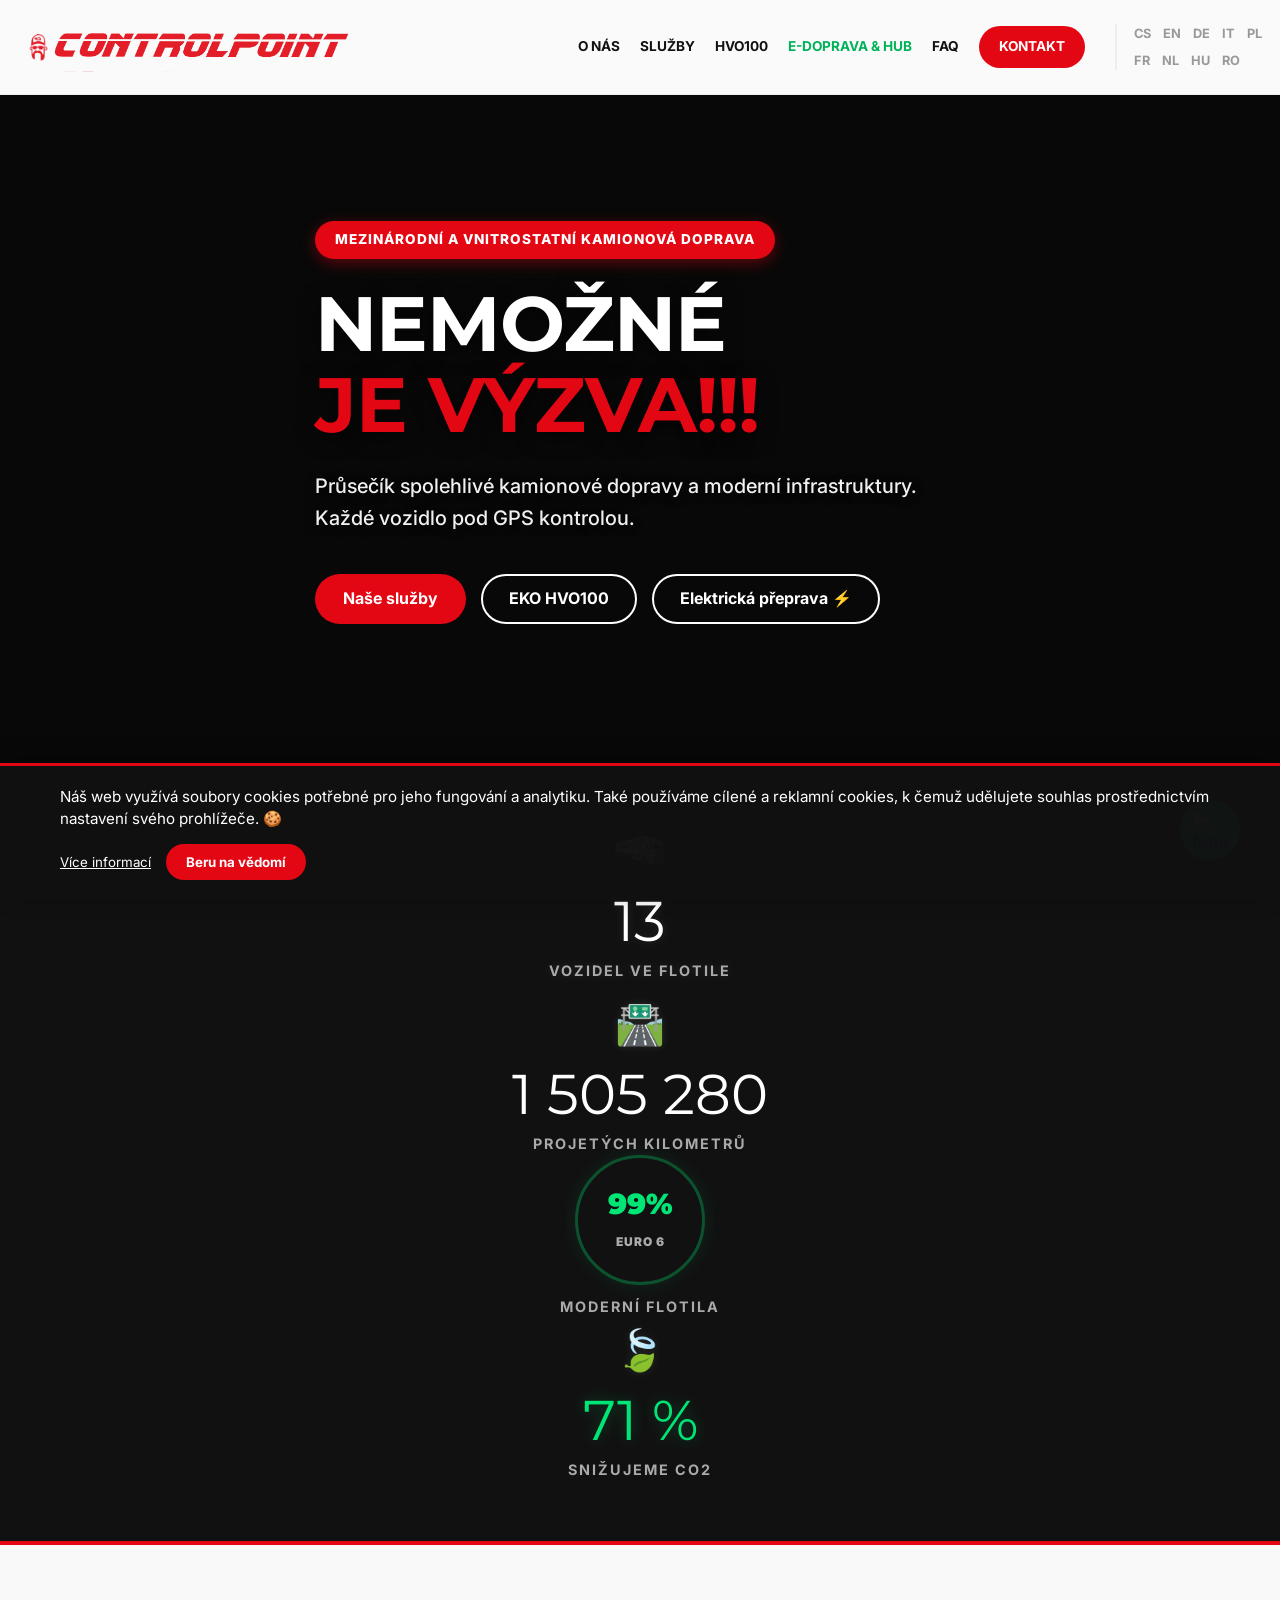
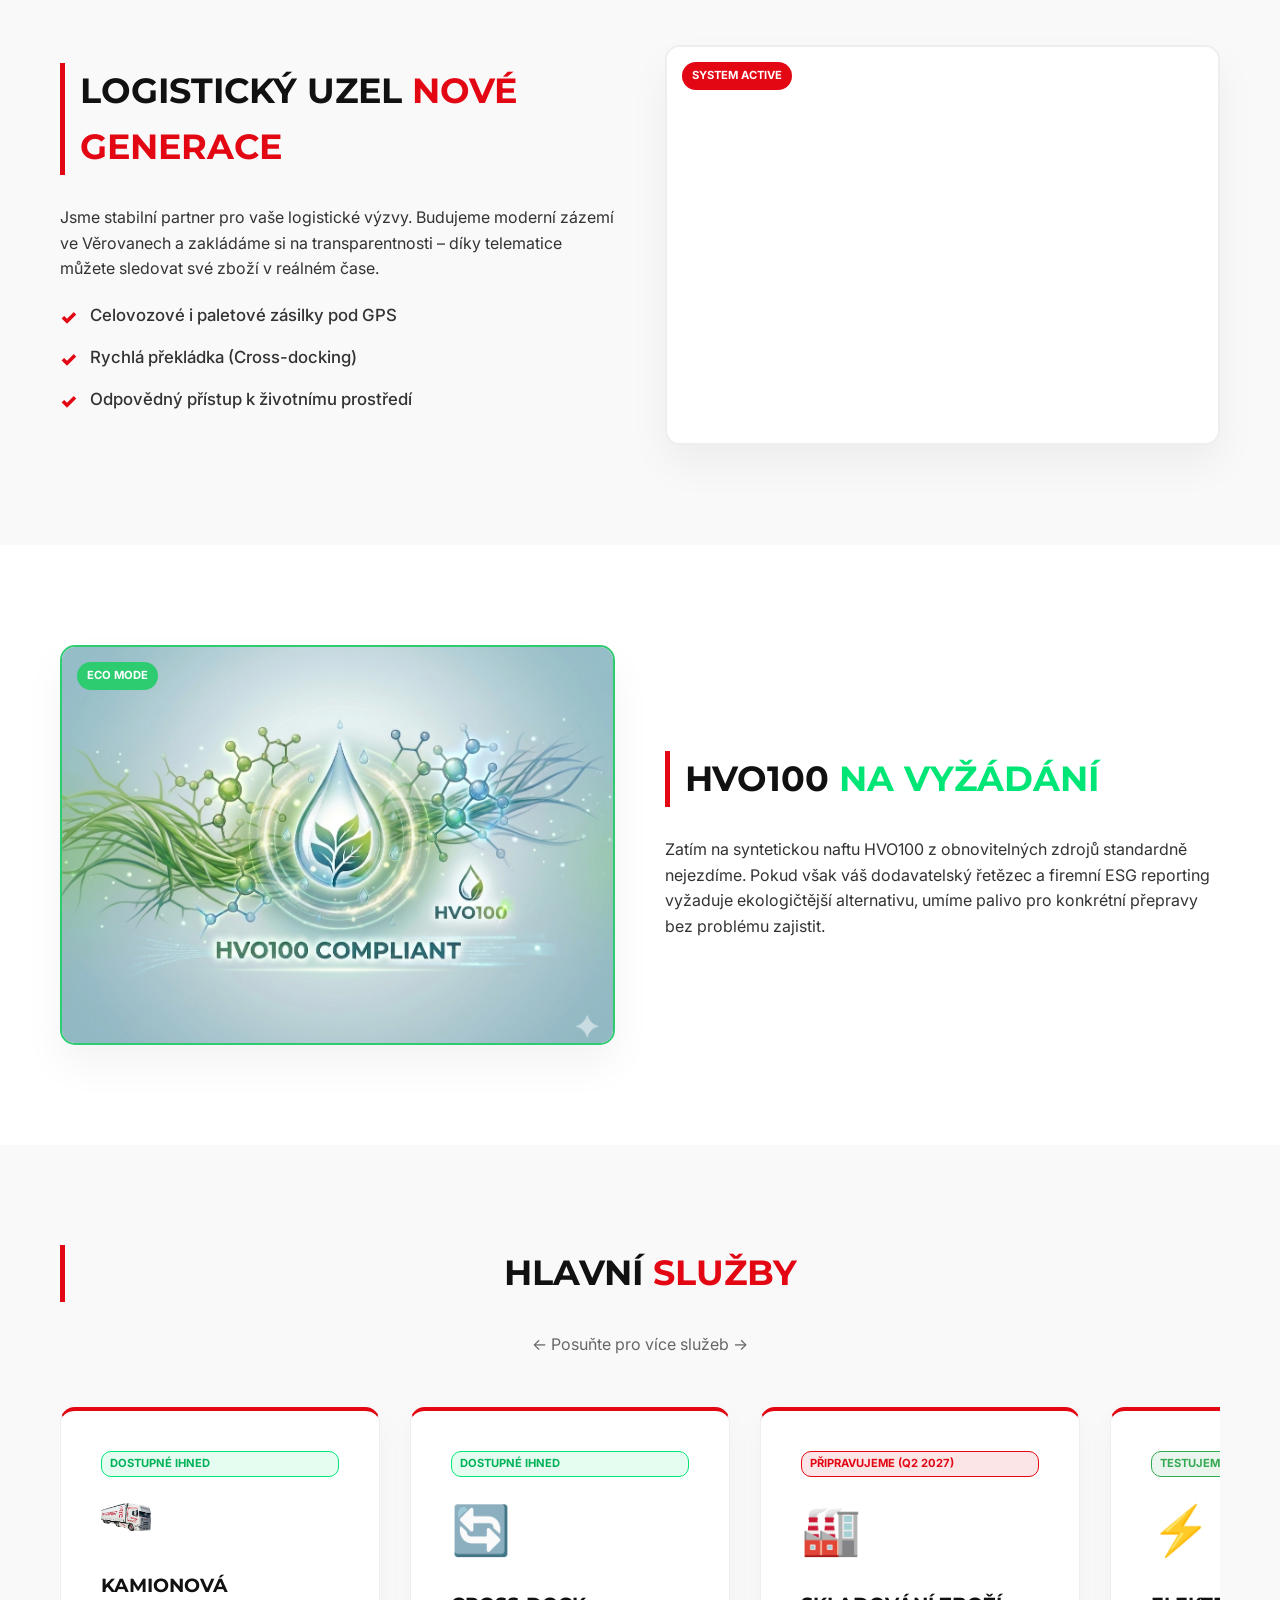
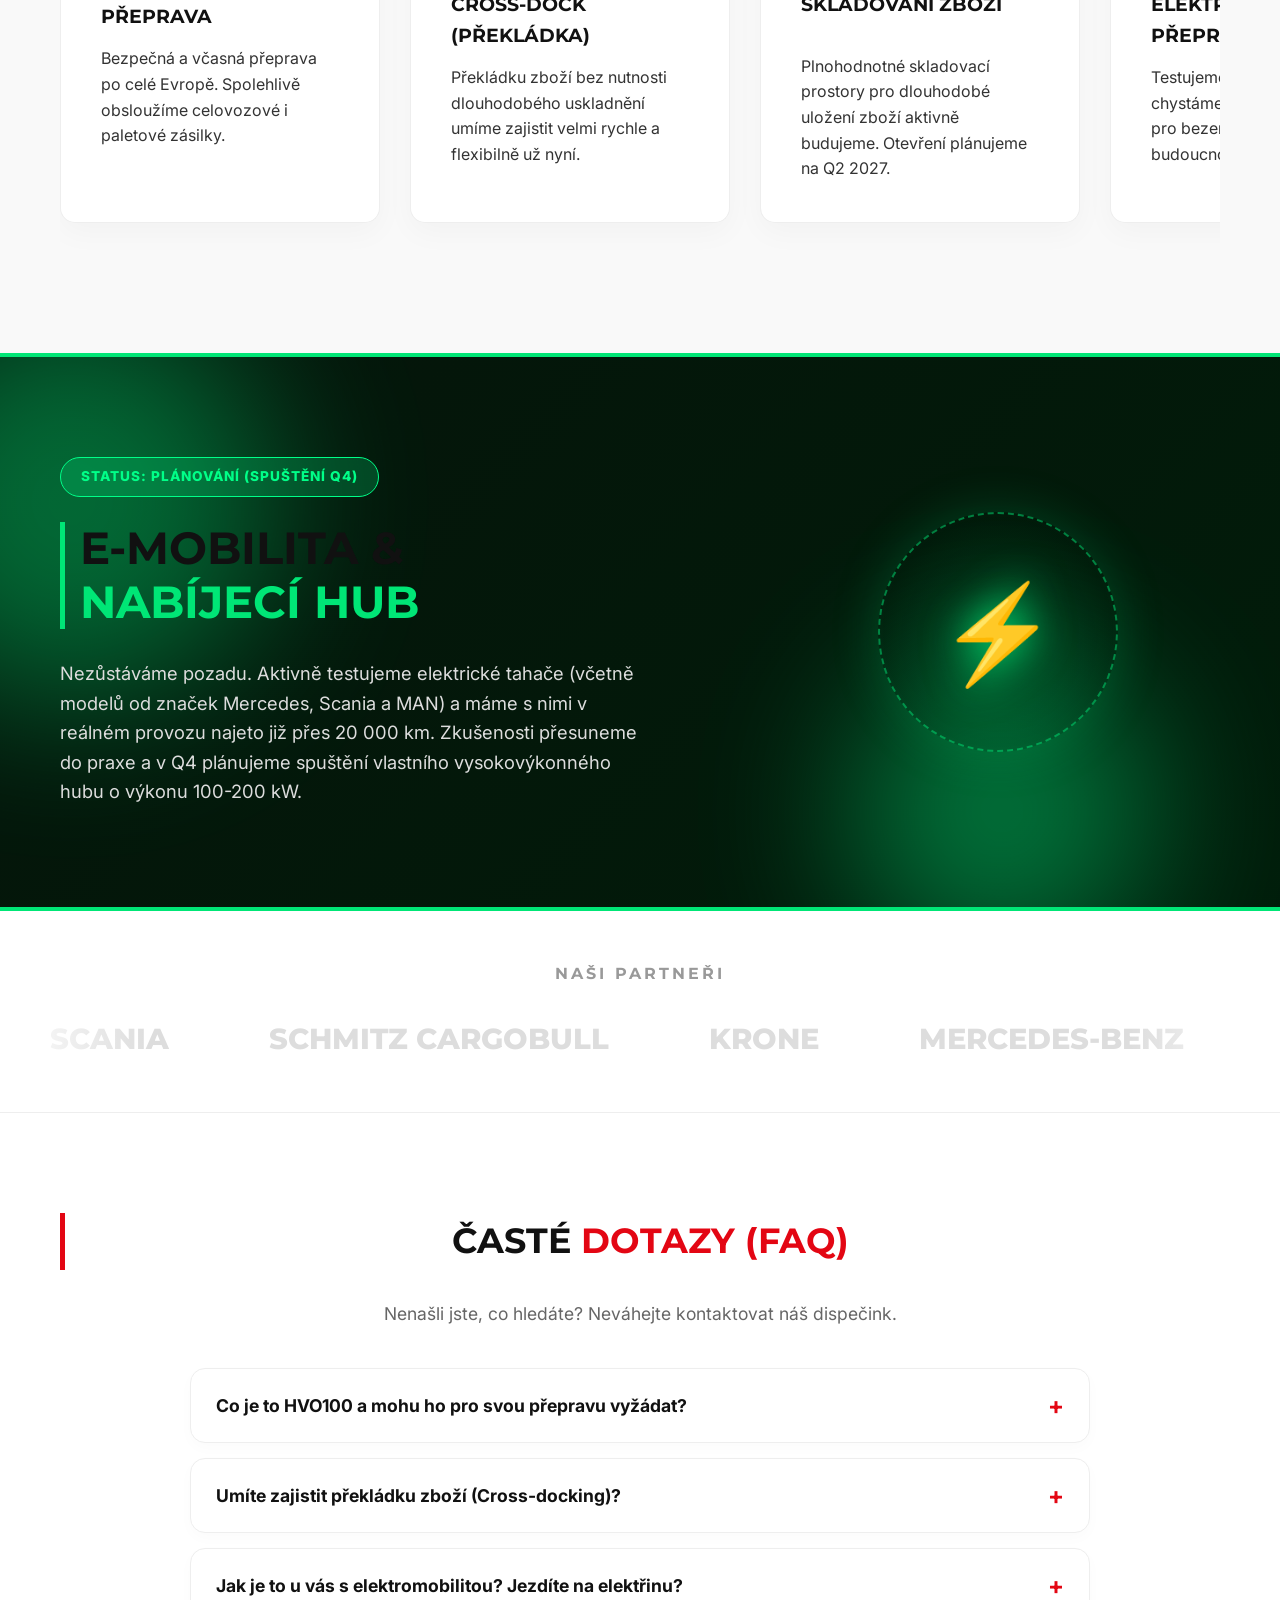
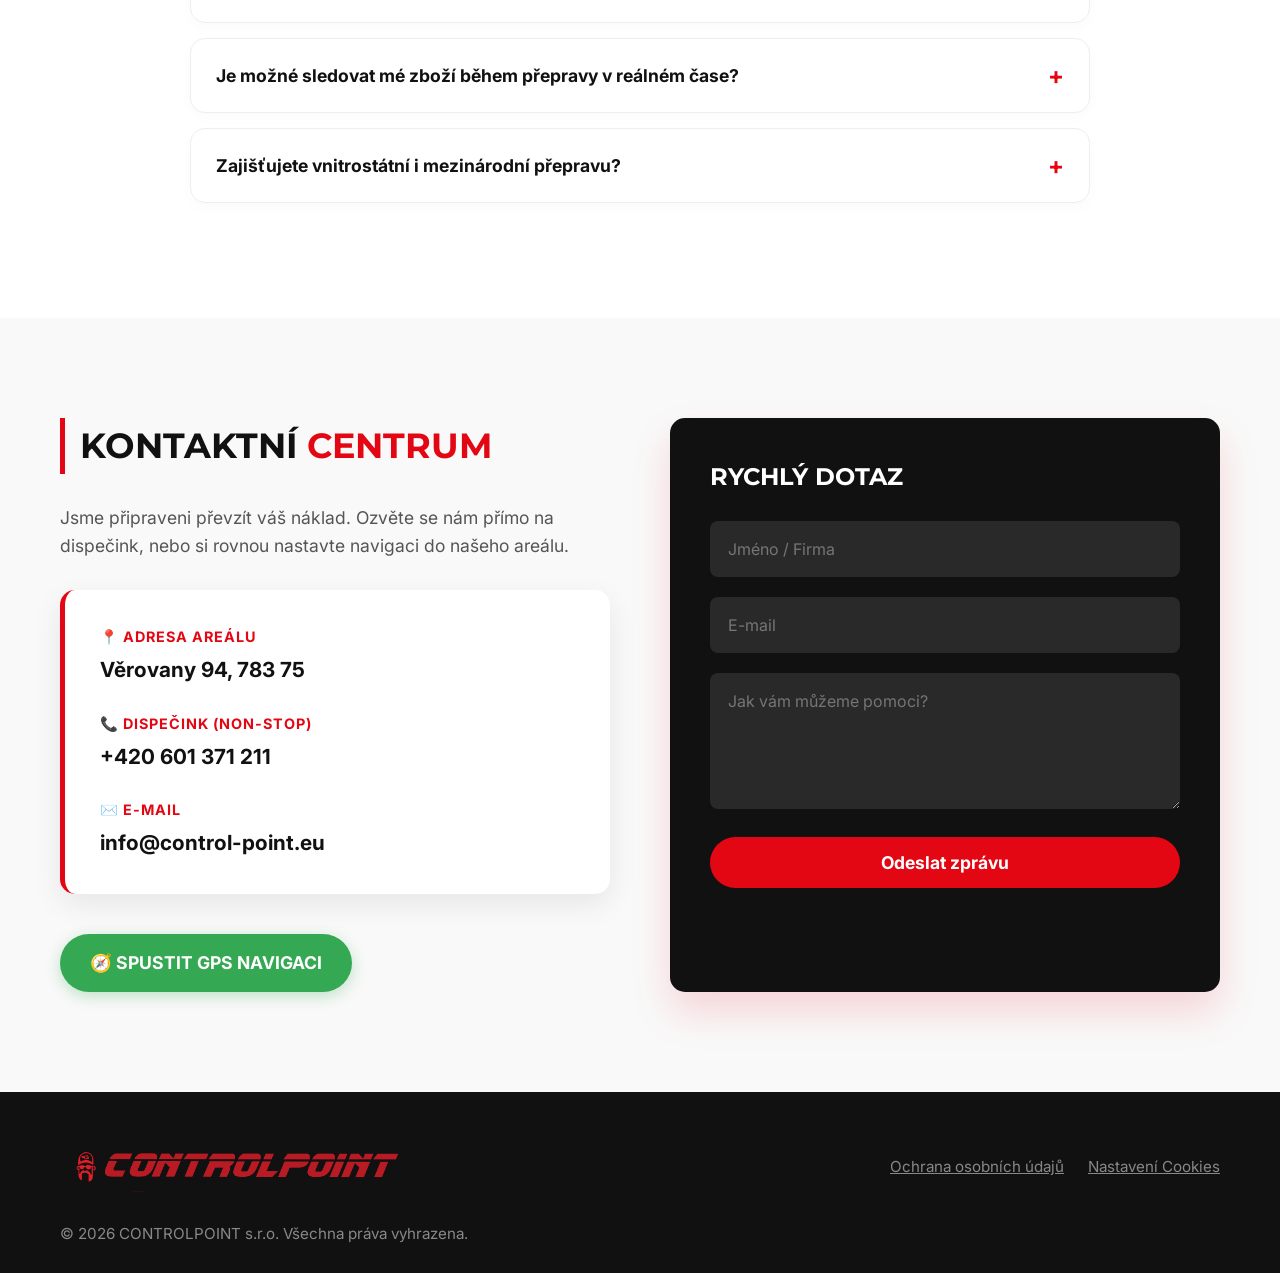
==== commit cfb190cb: "Update index.html" ====
--- a/index.html
+++ b/index.html
@@ -347,7 +347,7 @@
   auto-rotate
   camera-controls
   shadow-intensity="1.5"
-  camera-orbit="40deg 90deg 120%"
+  camera-orbit="20deg 30deg 180%"
   min-camera-orbit="auto auto 90deg"
   class="placeholder-img"
   style="width: 100%; height: 100%; min-height: 400px; display: block; background-color: #fff; outline: none;">
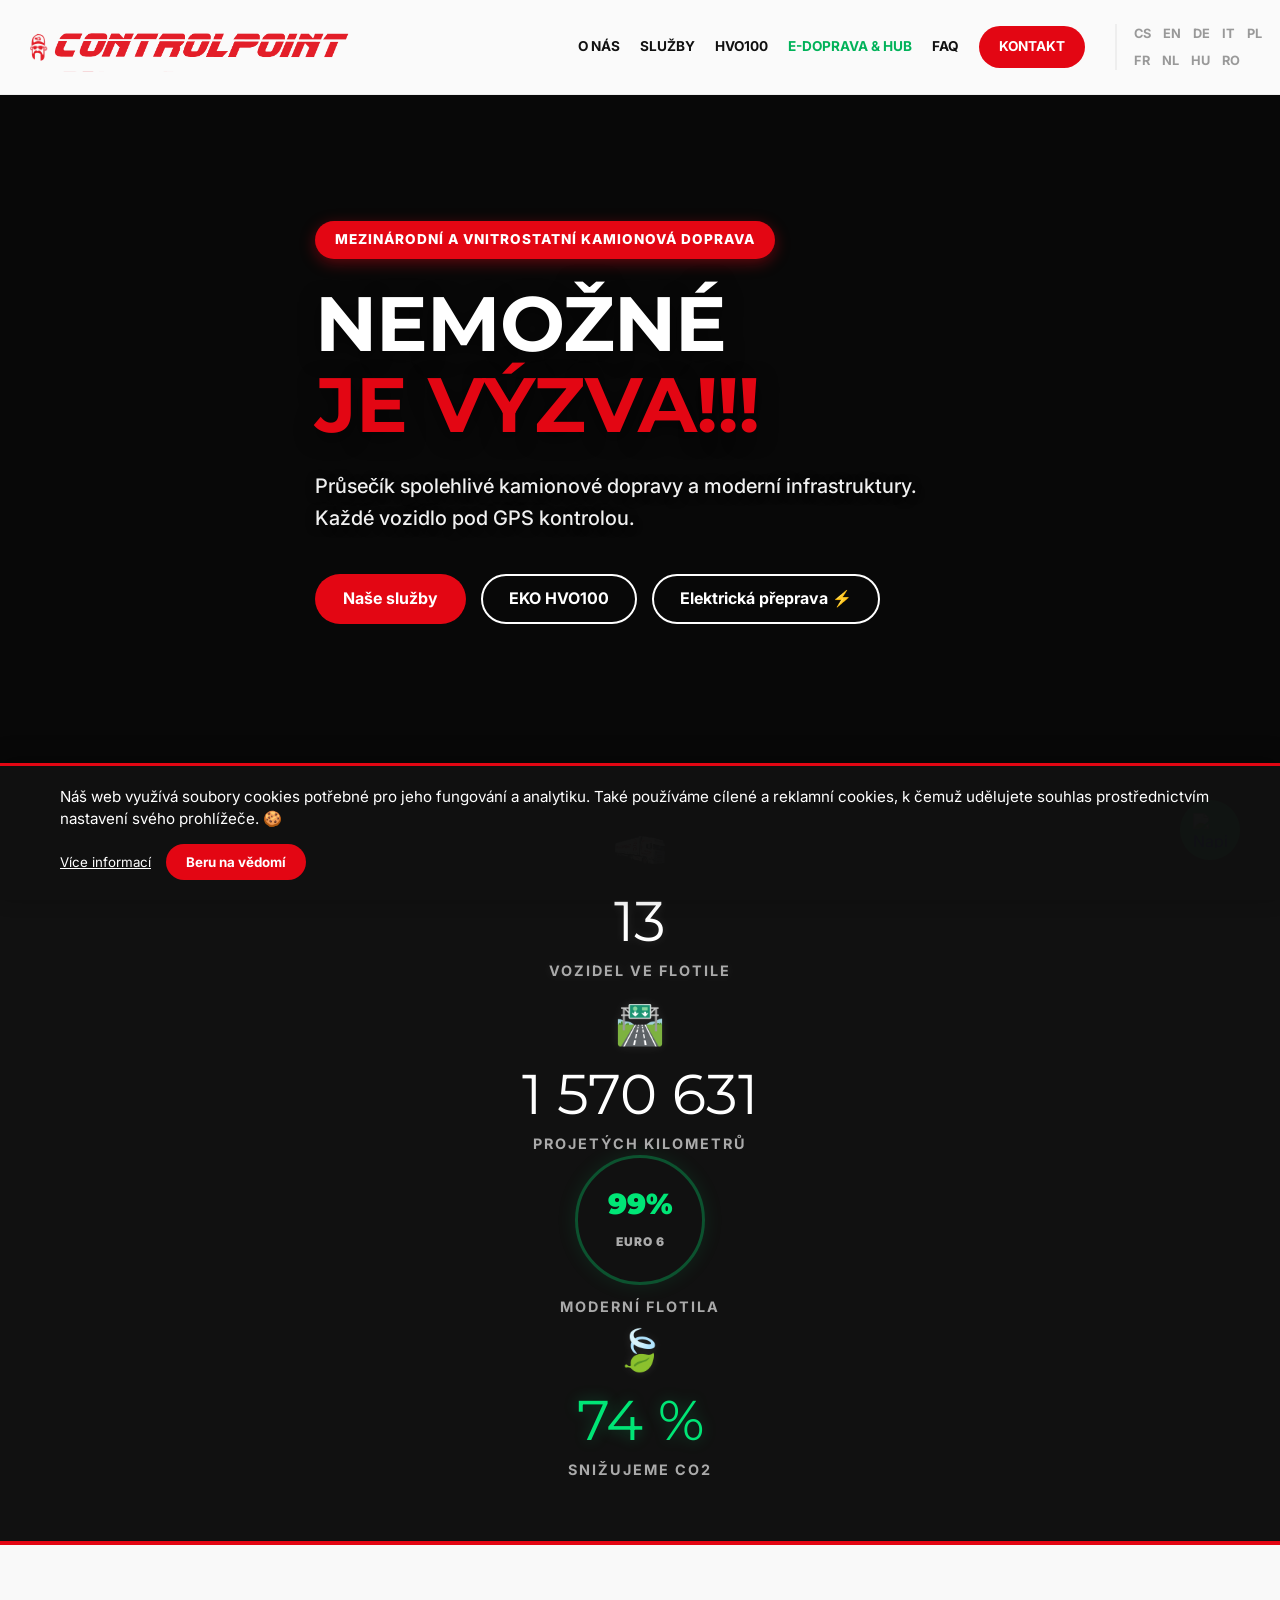
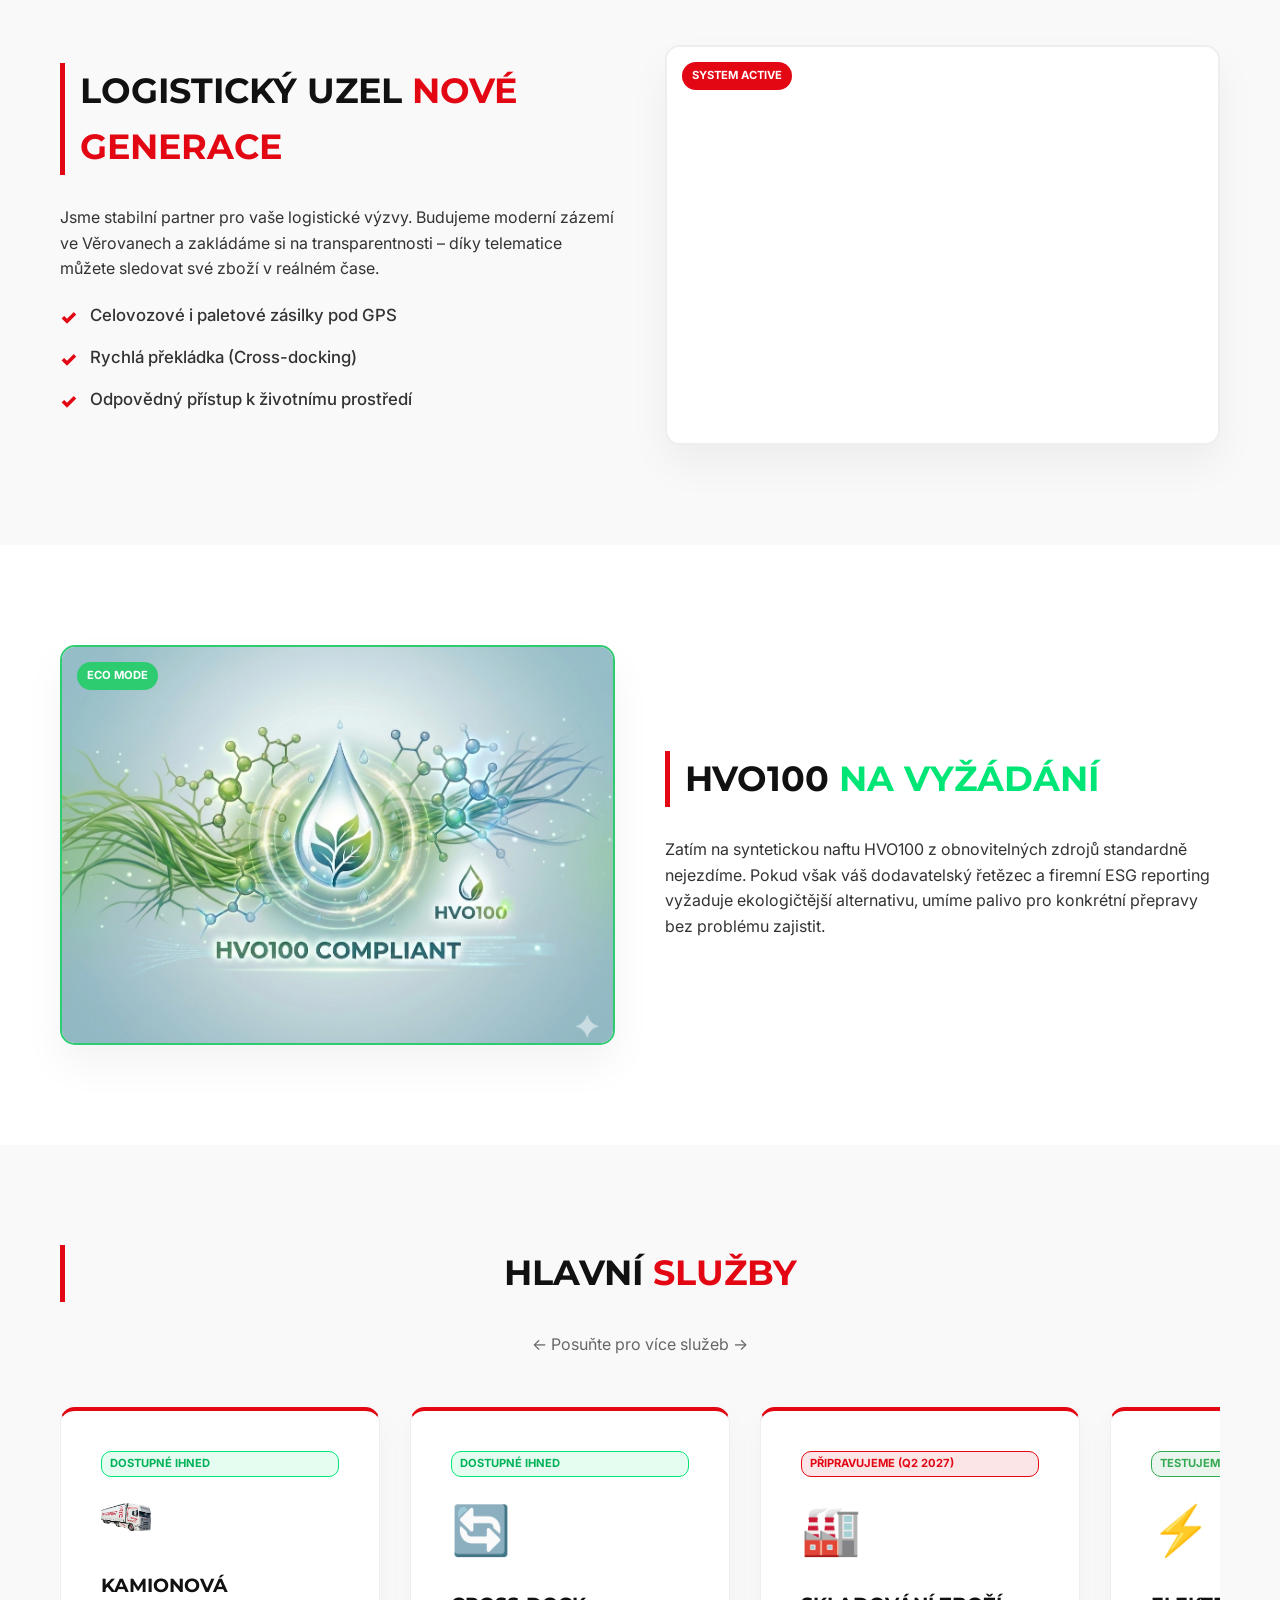
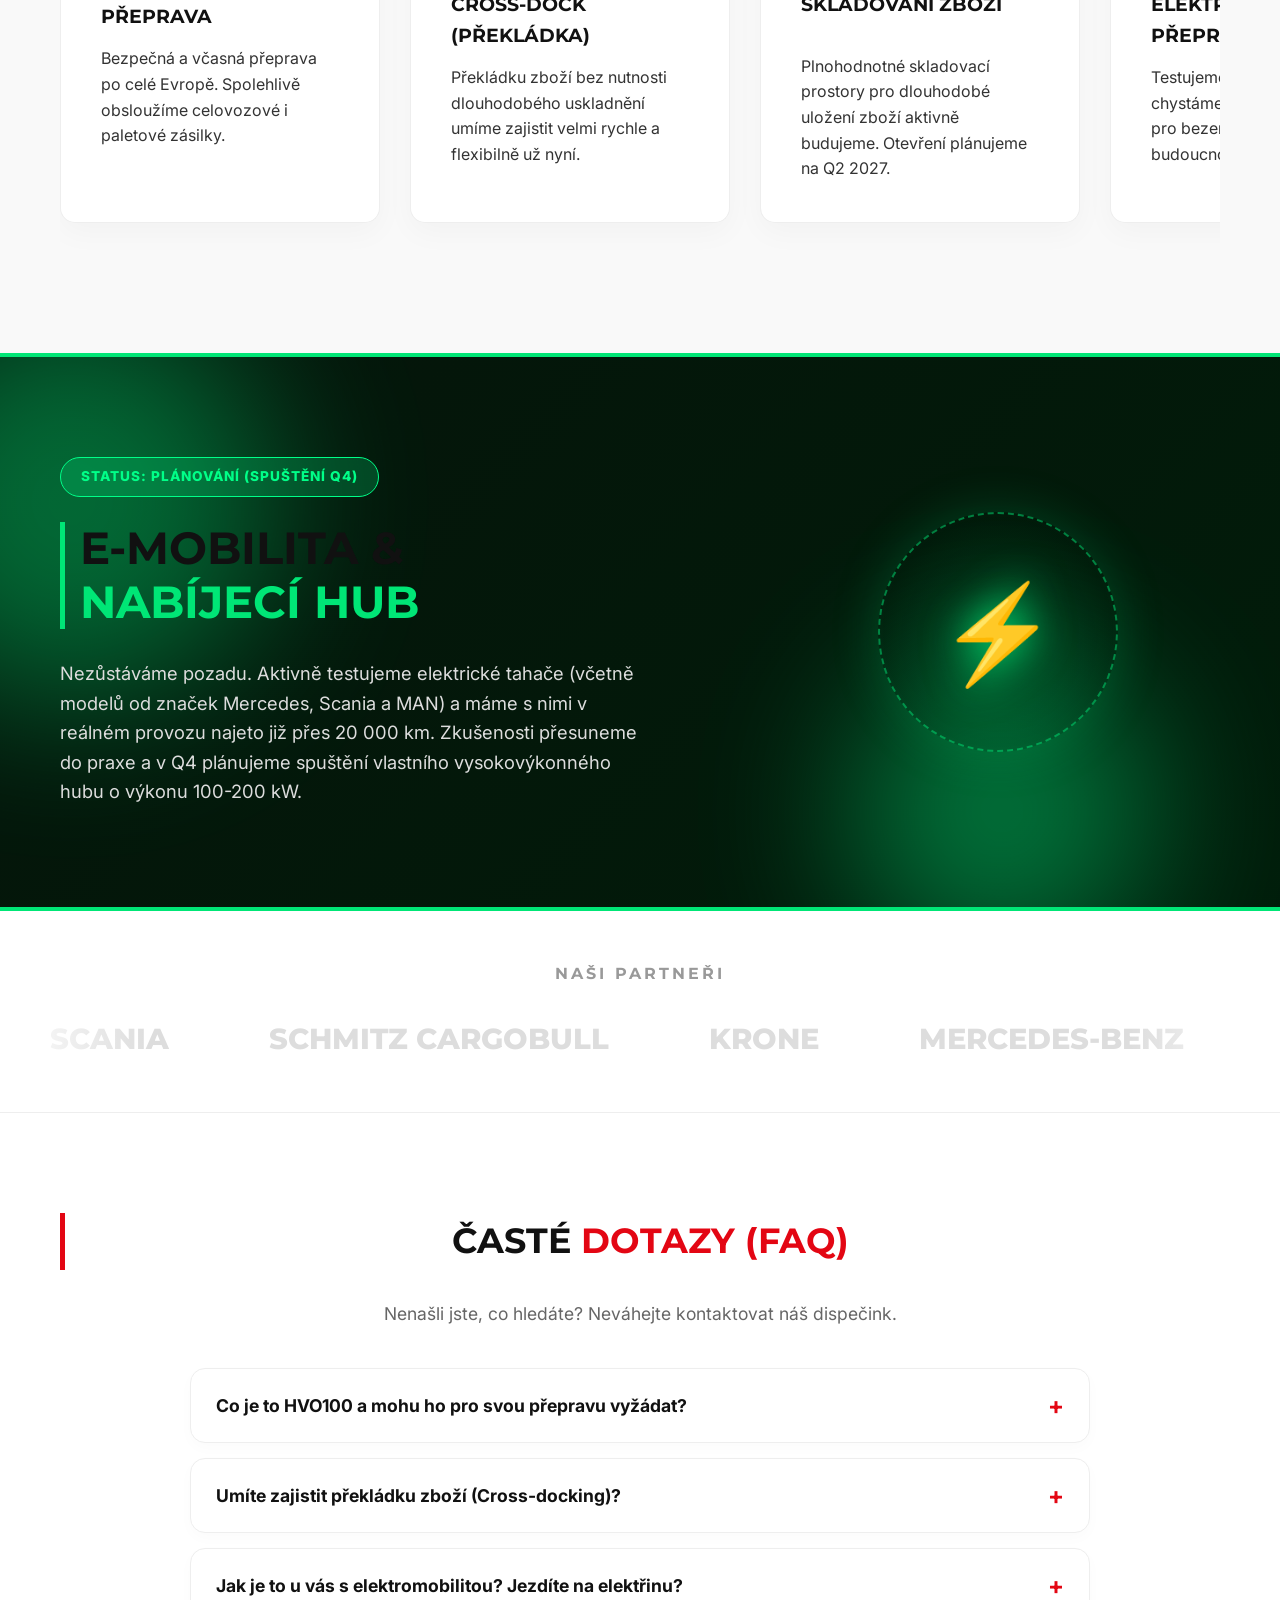
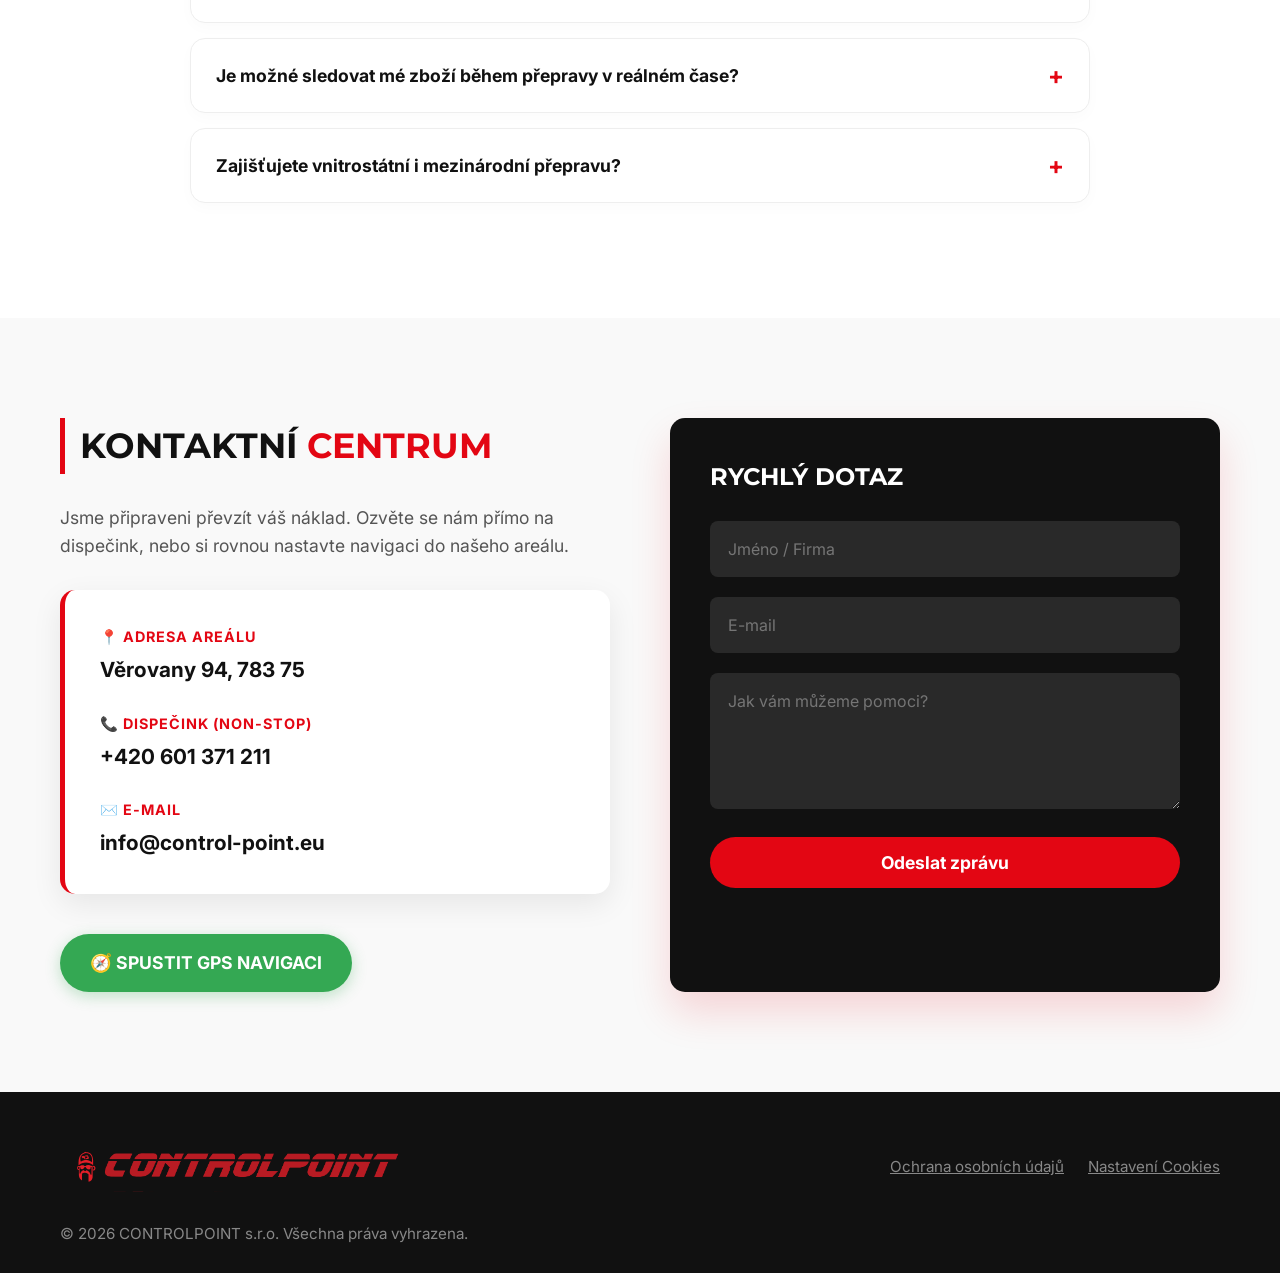
==== commit 6930e16a: "Update index.html" ====
--- a/index.html
+++ b/index.html
@@ -347,7 +347,7 @@
   auto-rotate
   camera-controls
   shadow-intensity="1.5"
-  camera-orbit="20deg 30deg 180%"
+  camera-orbit="20deg 50deg 180%"
   min-camera-orbit="auto auto 90deg"
   class="placeholder-img"
   style="width: 100%; height: 100%; min-height: 400px; display: block; background-color: #fff; outline: none;">
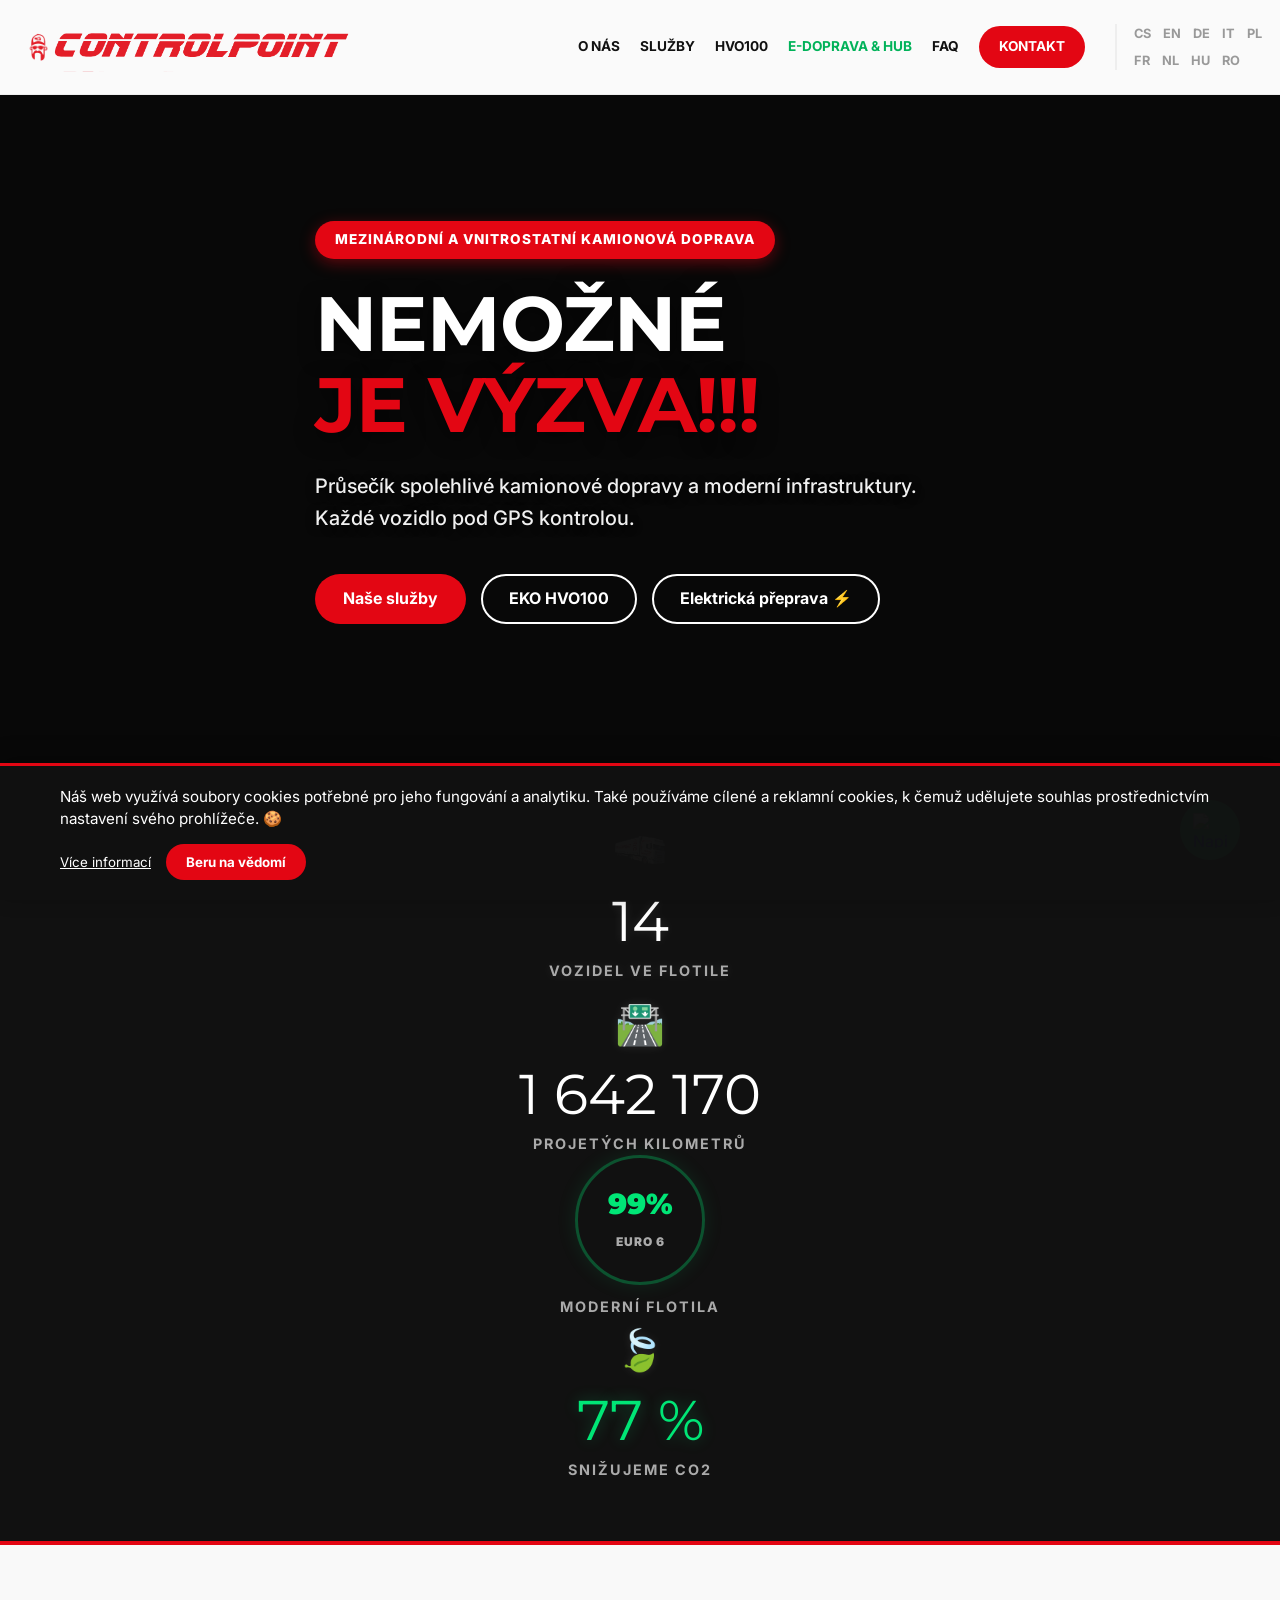
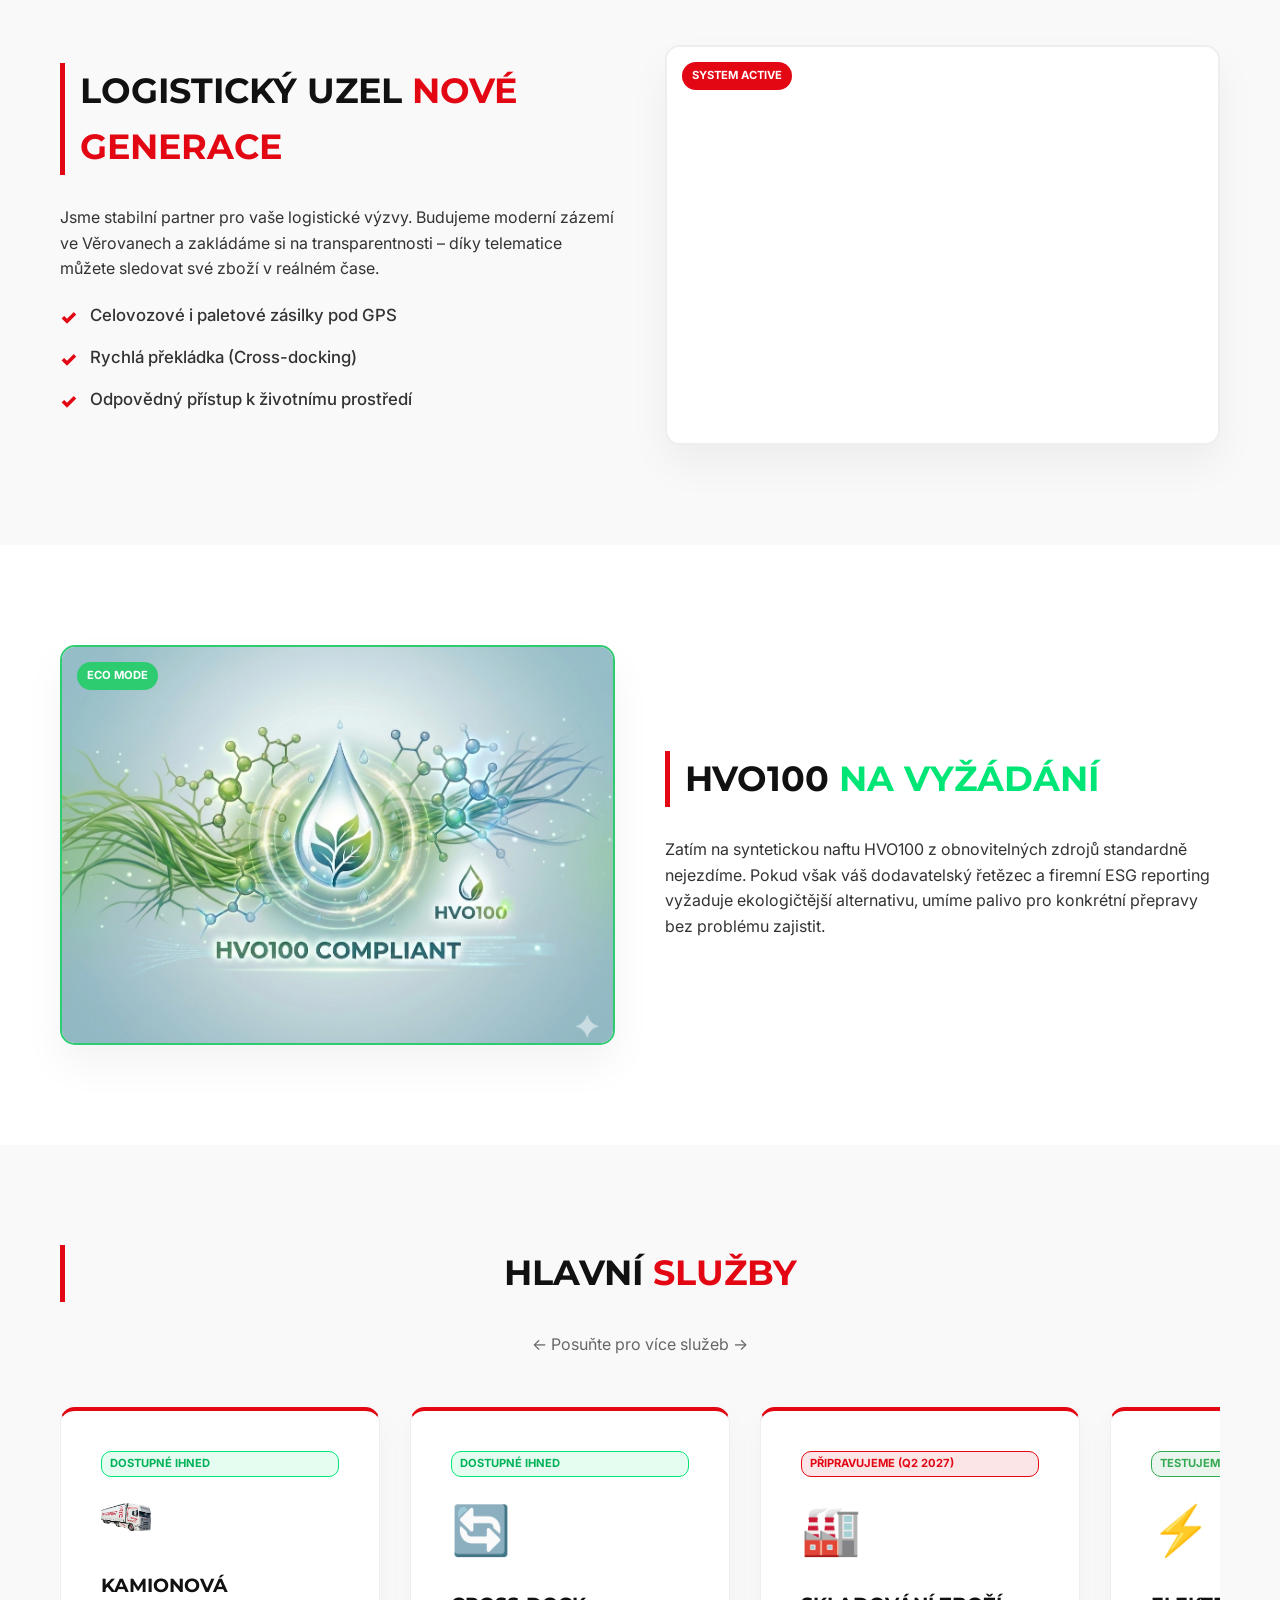
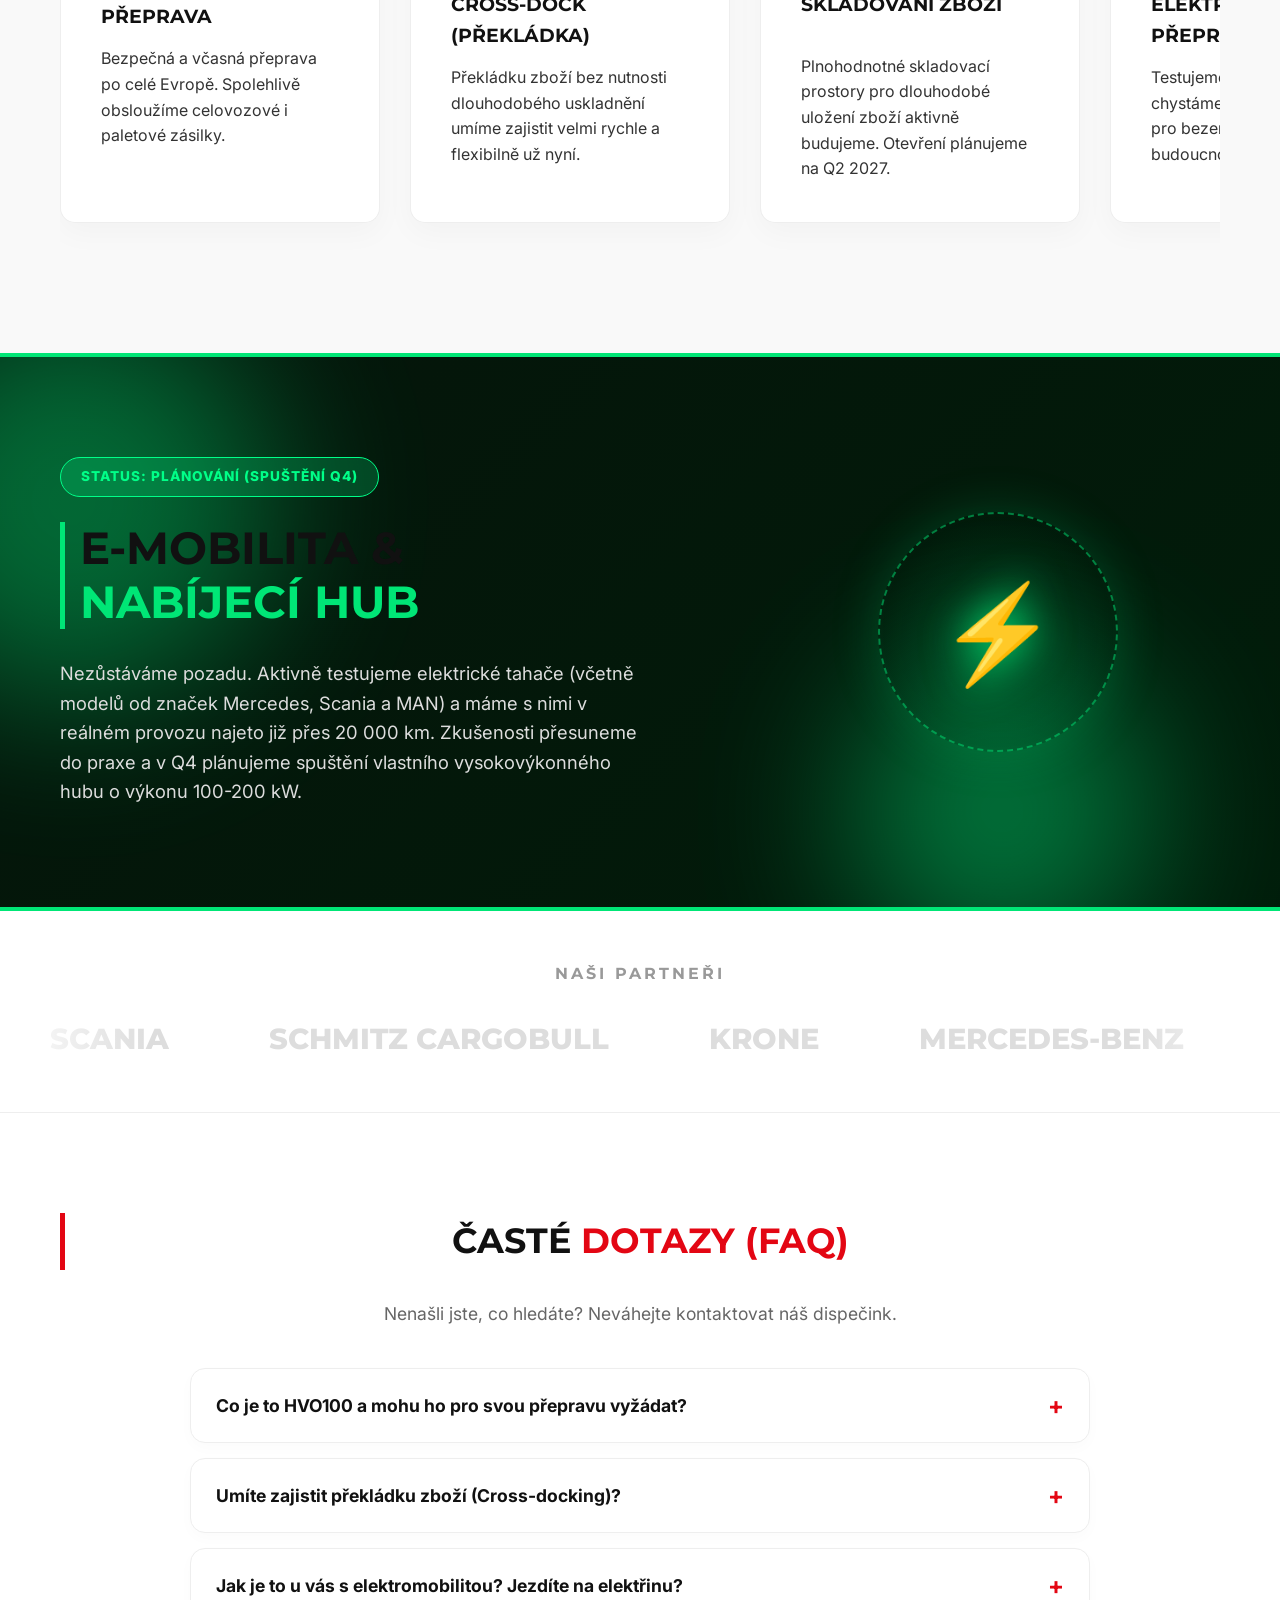
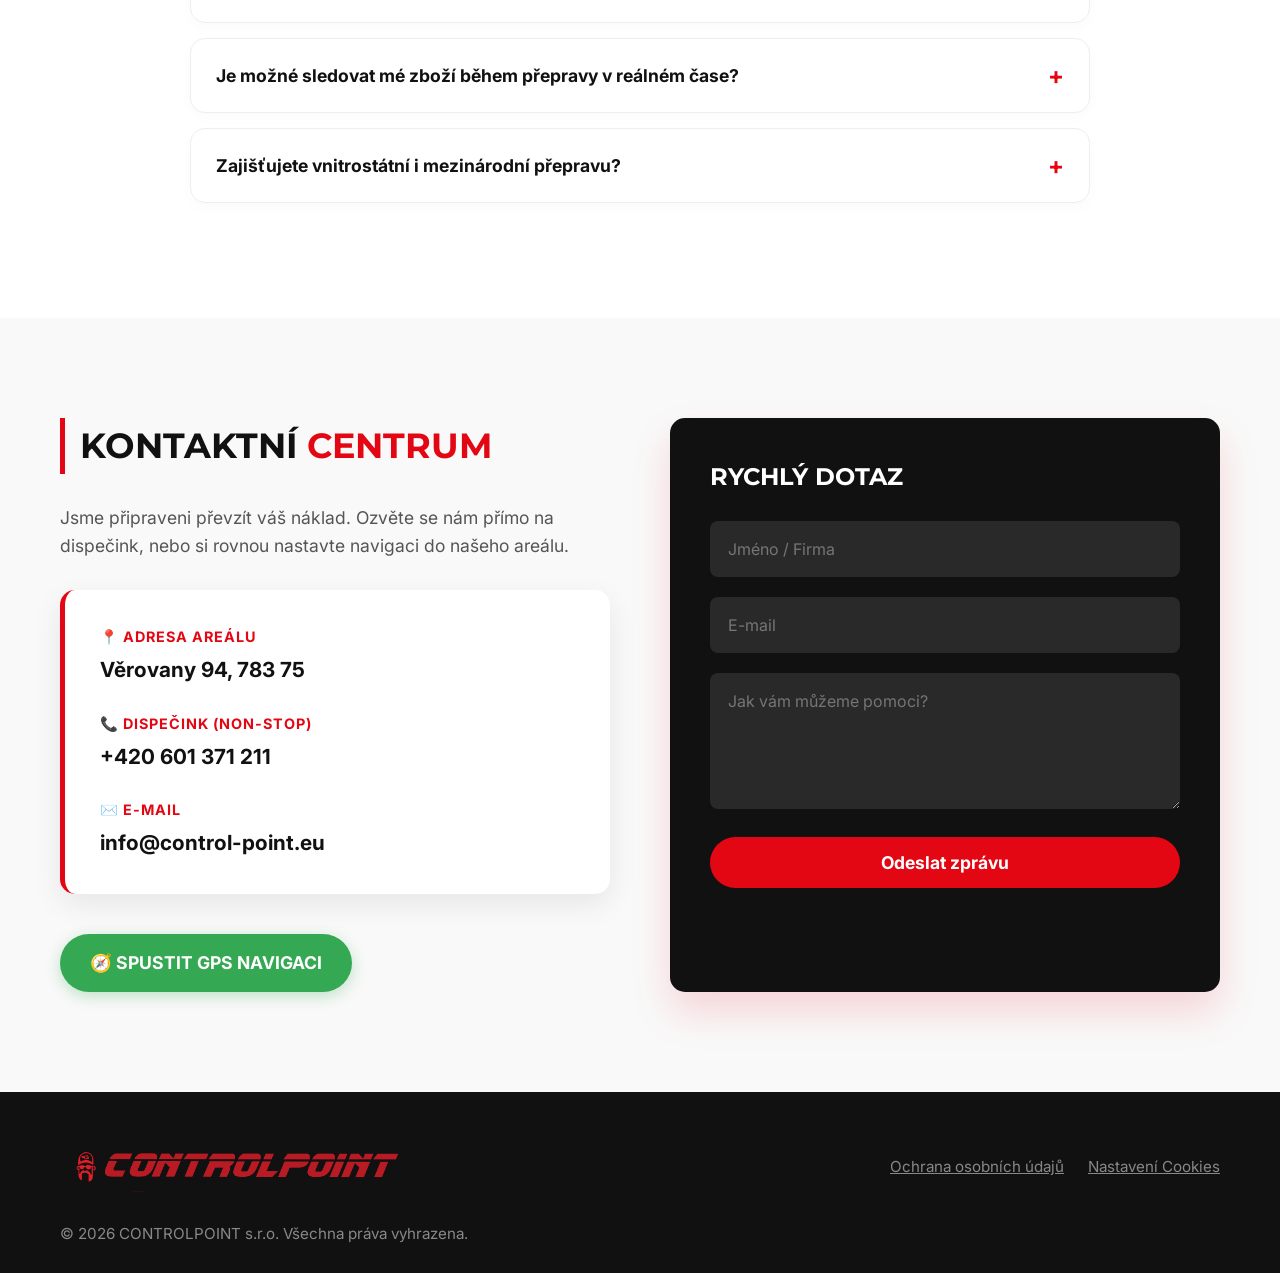
==== commit e01189f8: "Update index.html" ====
--- a/index.html
+++ b/index.html
@@ -347,7 +347,7 @@
   auto-rotate
   camera-controls
   shadow-intensity="1.5"
-  camera-orbit="20deg 50deg 180%"
+  camera-orbit="20deg 50deg 250%"
   min-camera-orbit="auto auto 90deg"
   class="placeholder-img"
   style="width: 100%; height: 100%; min-height: 400px; display: block; background-color: #fff; outline: none;">
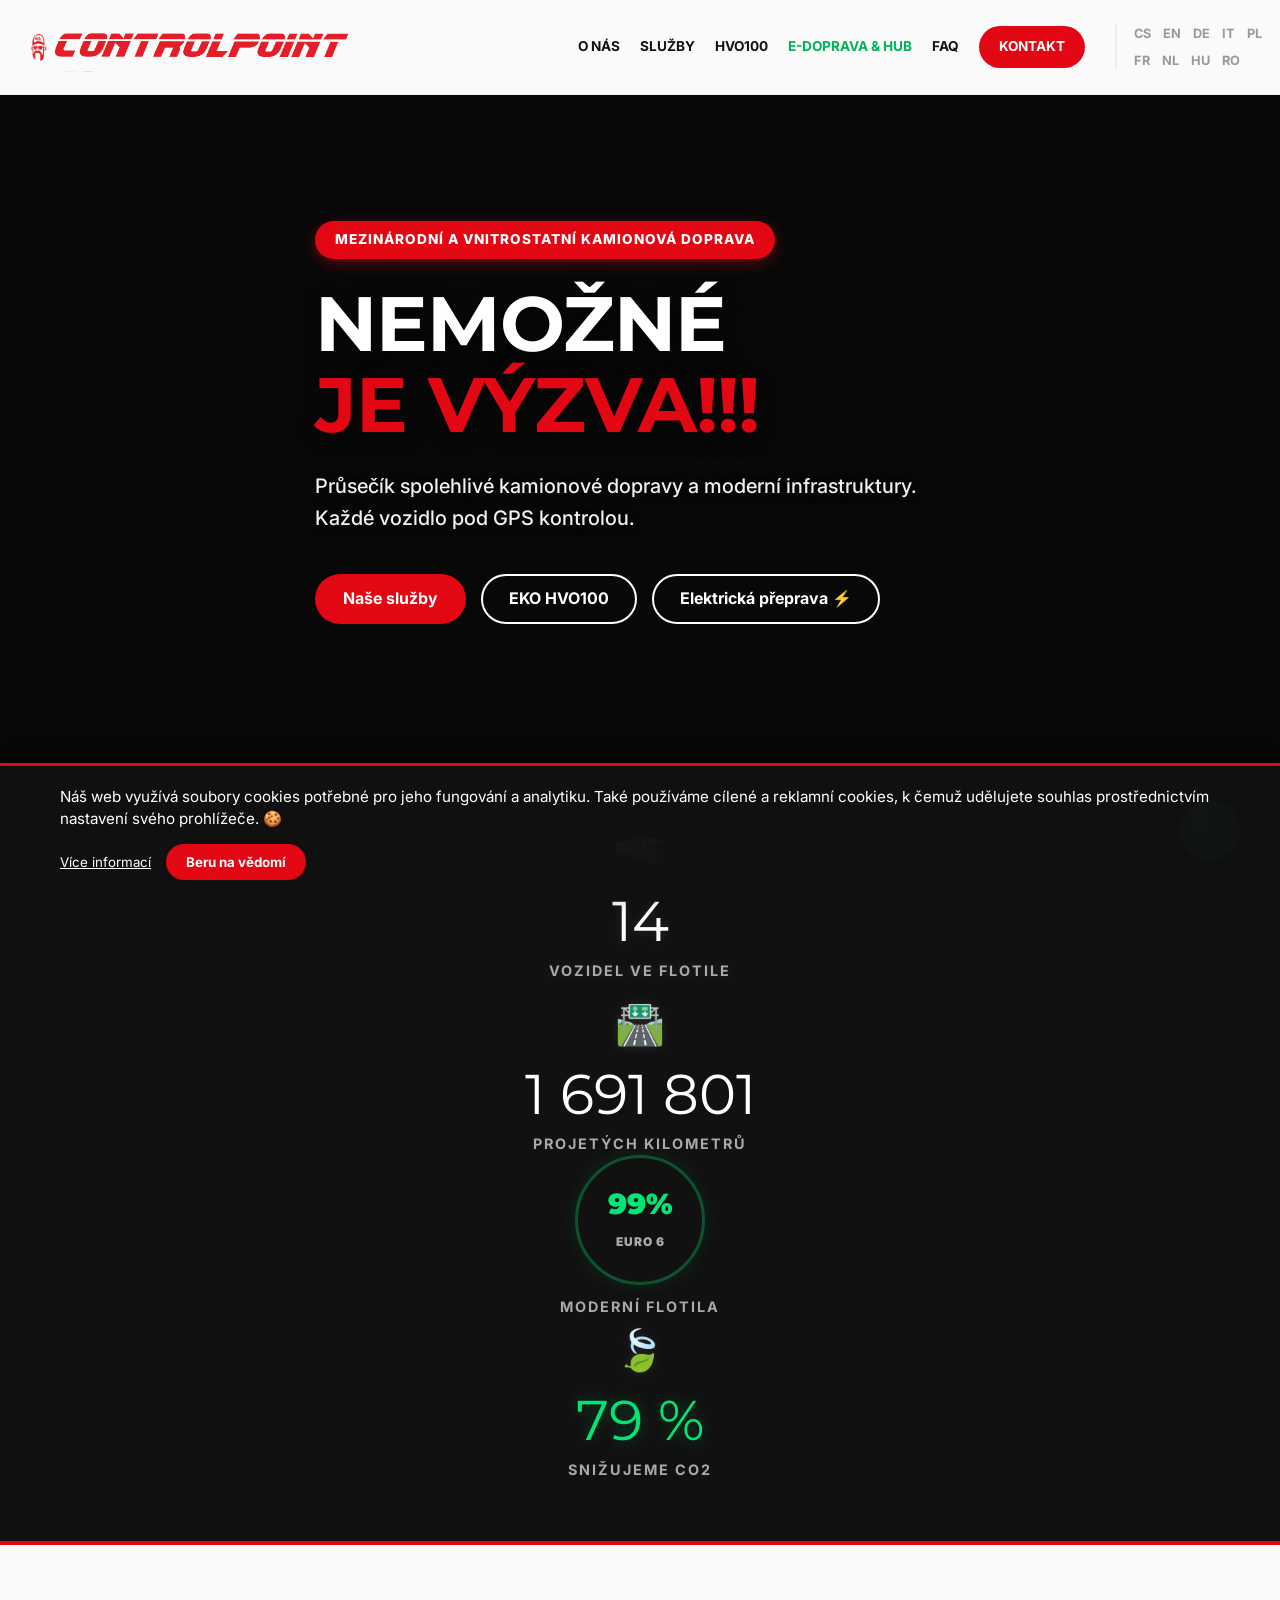
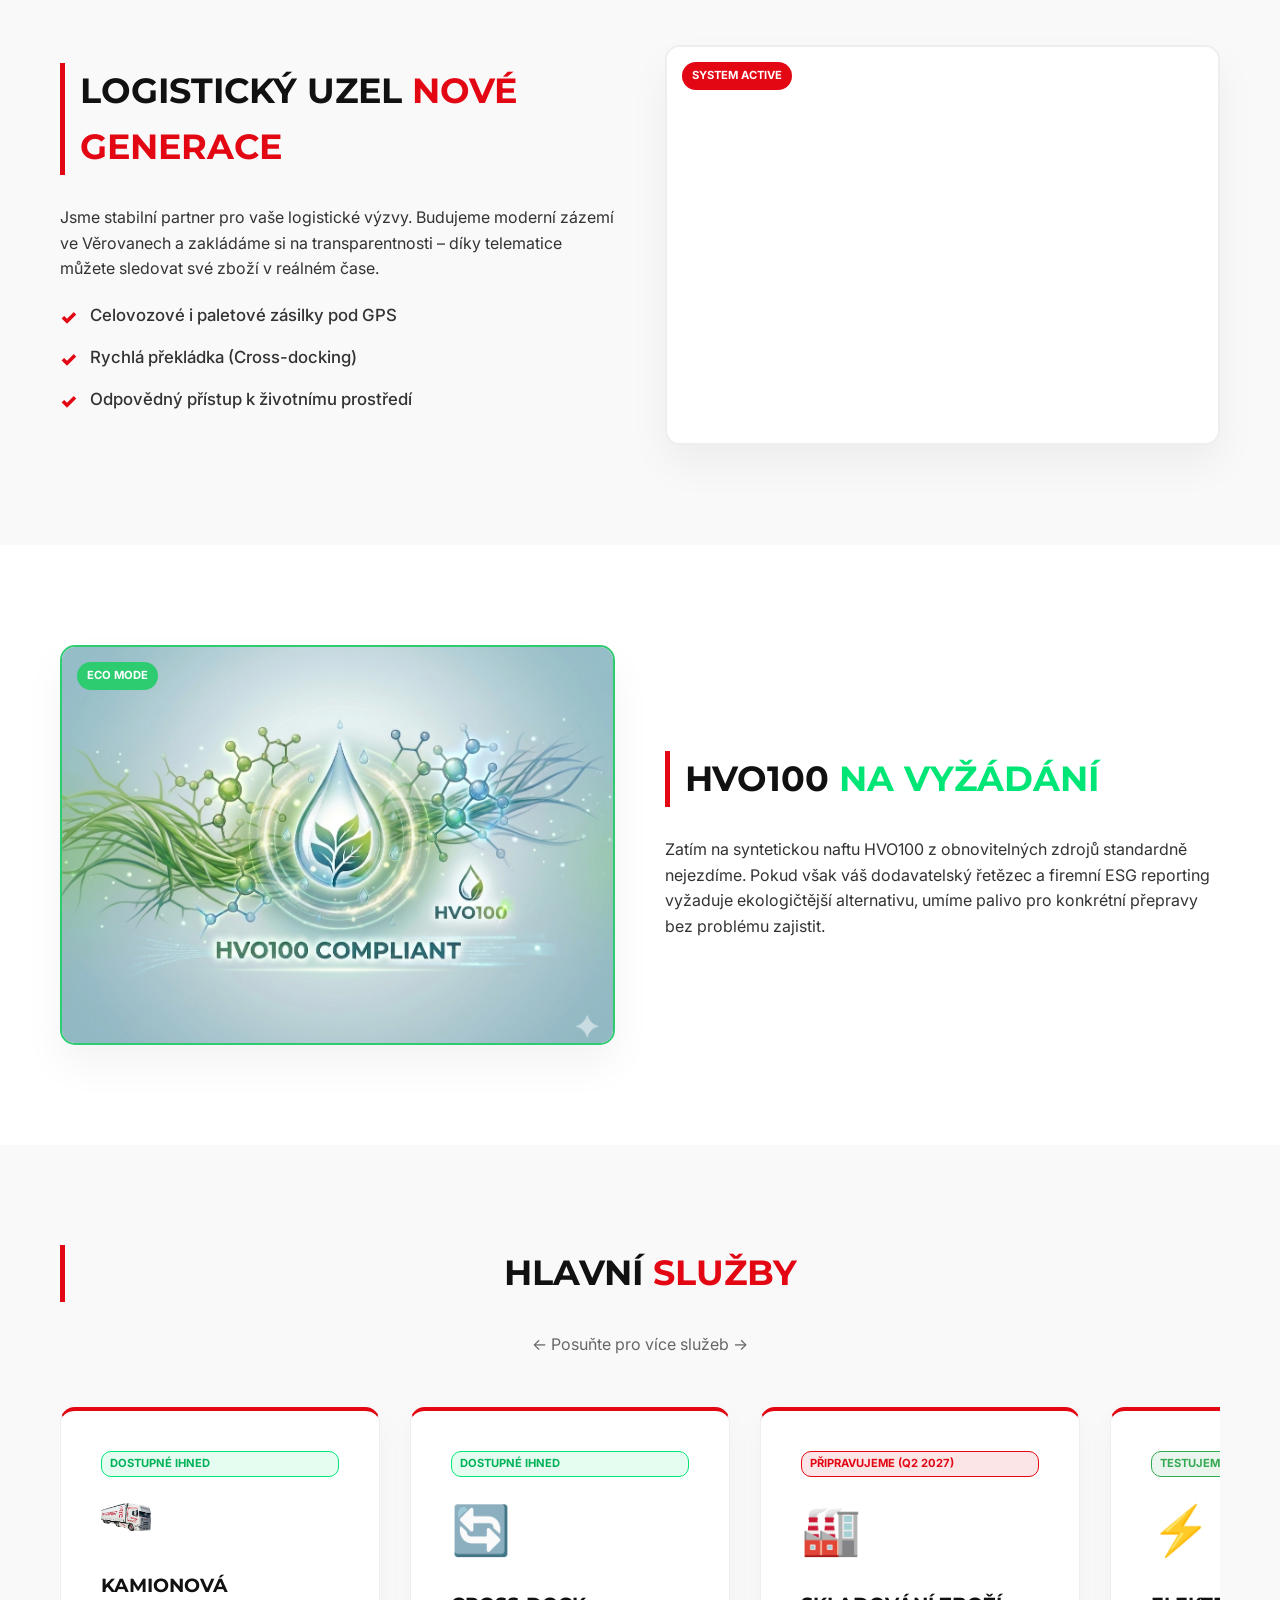
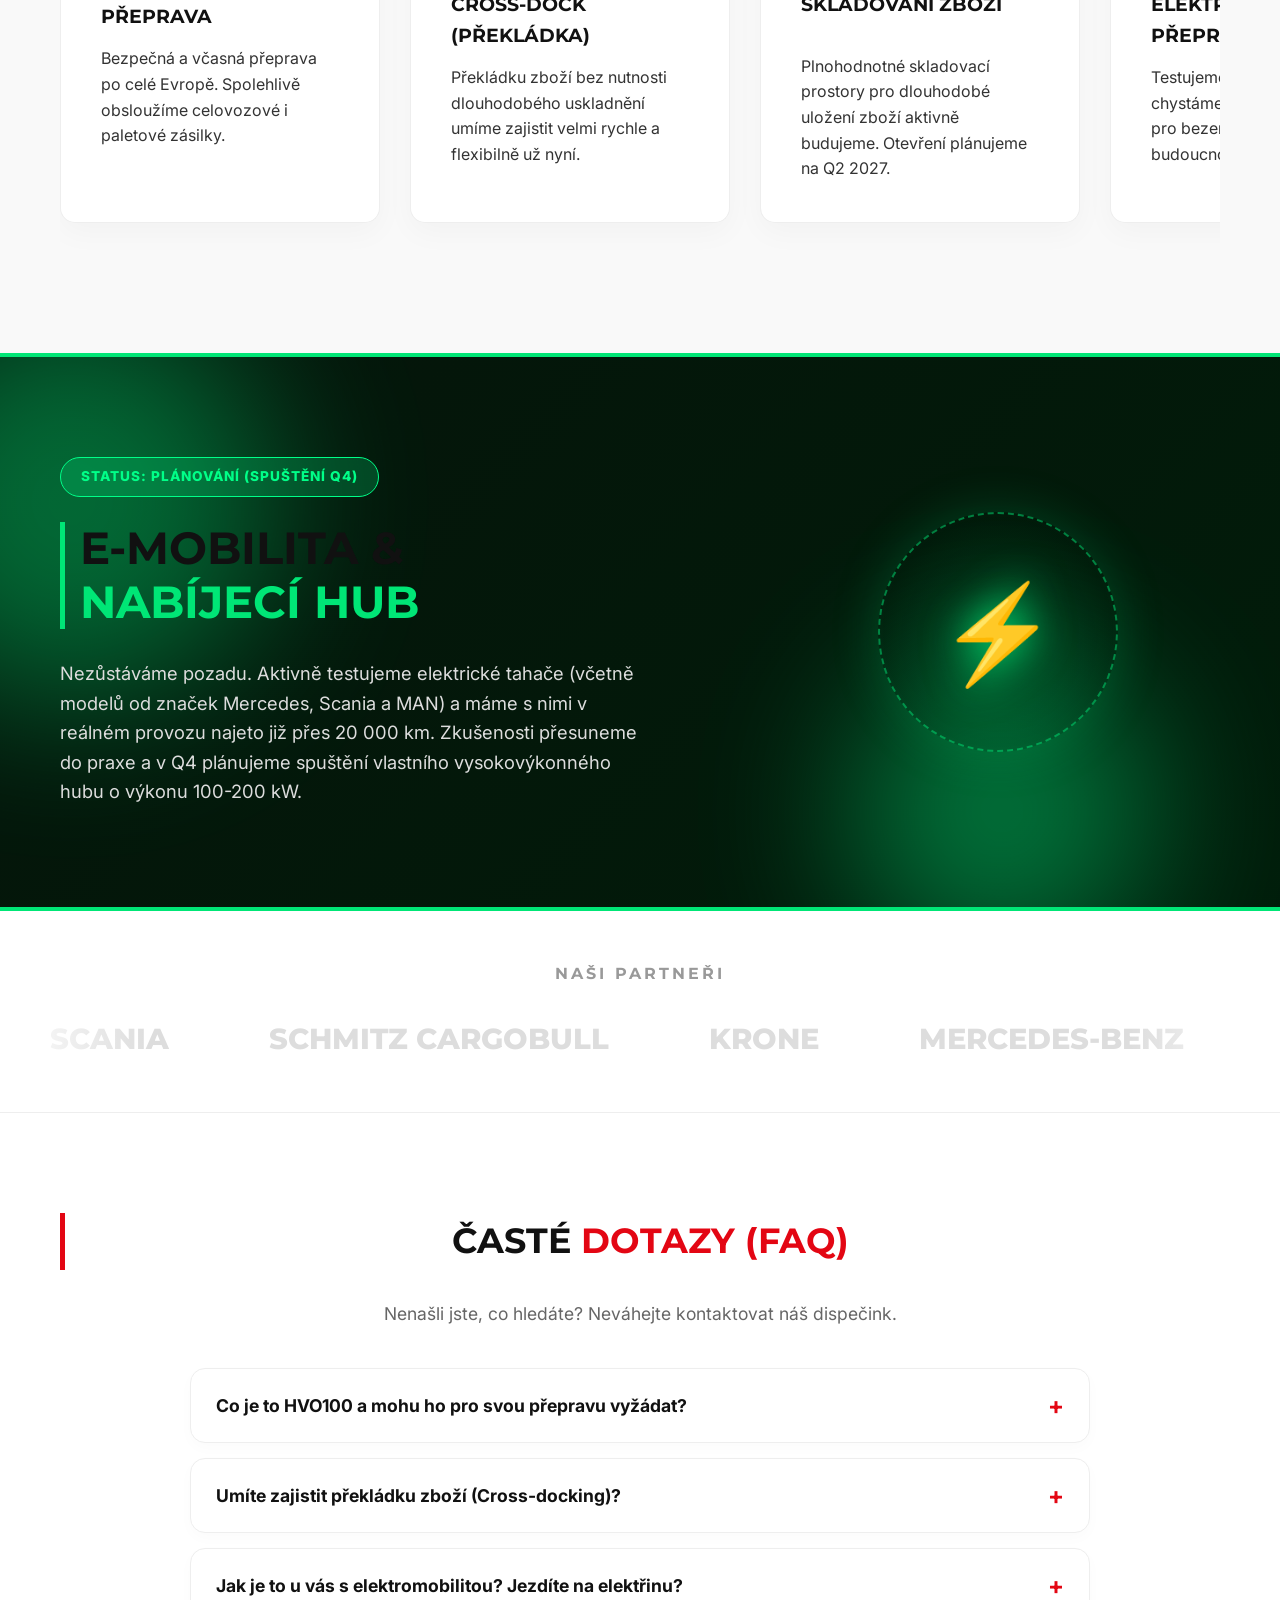
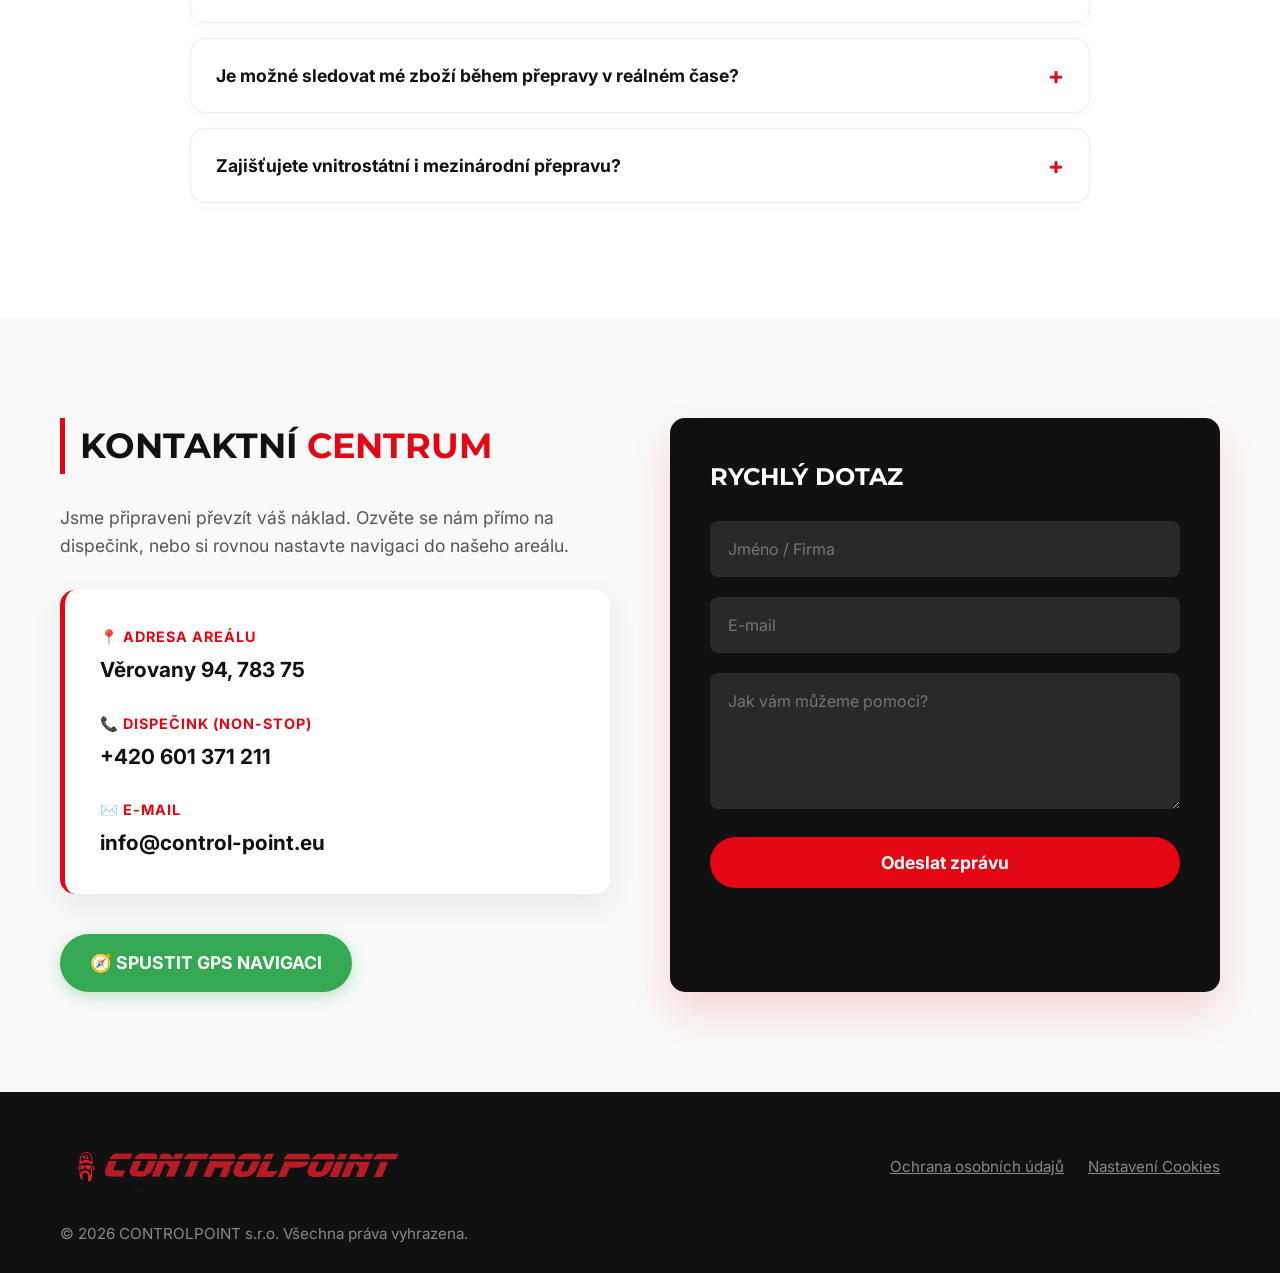
==== commit cb3f183c: "Update index.html" ====
--- a/index.html
+++ b/index.html
@@ -16,6 +16,7 @@
 
     <title>CONTROLPOINT s.r.o. | Kamionová doprava & Logistika</title>
     <link href="https://fonts.googleapis.com/css2?family=Inter:wght@400;500;700;900&family=Montserrat:wght@800;900&display=swap" rel="stylesheet">
+    <link rel="icon" href="https://control-point.eu/google.png" />
     <style>
         /* ==========================================================================
            1. ZÁKLADNÍ PROMĚNNÉ A RESET
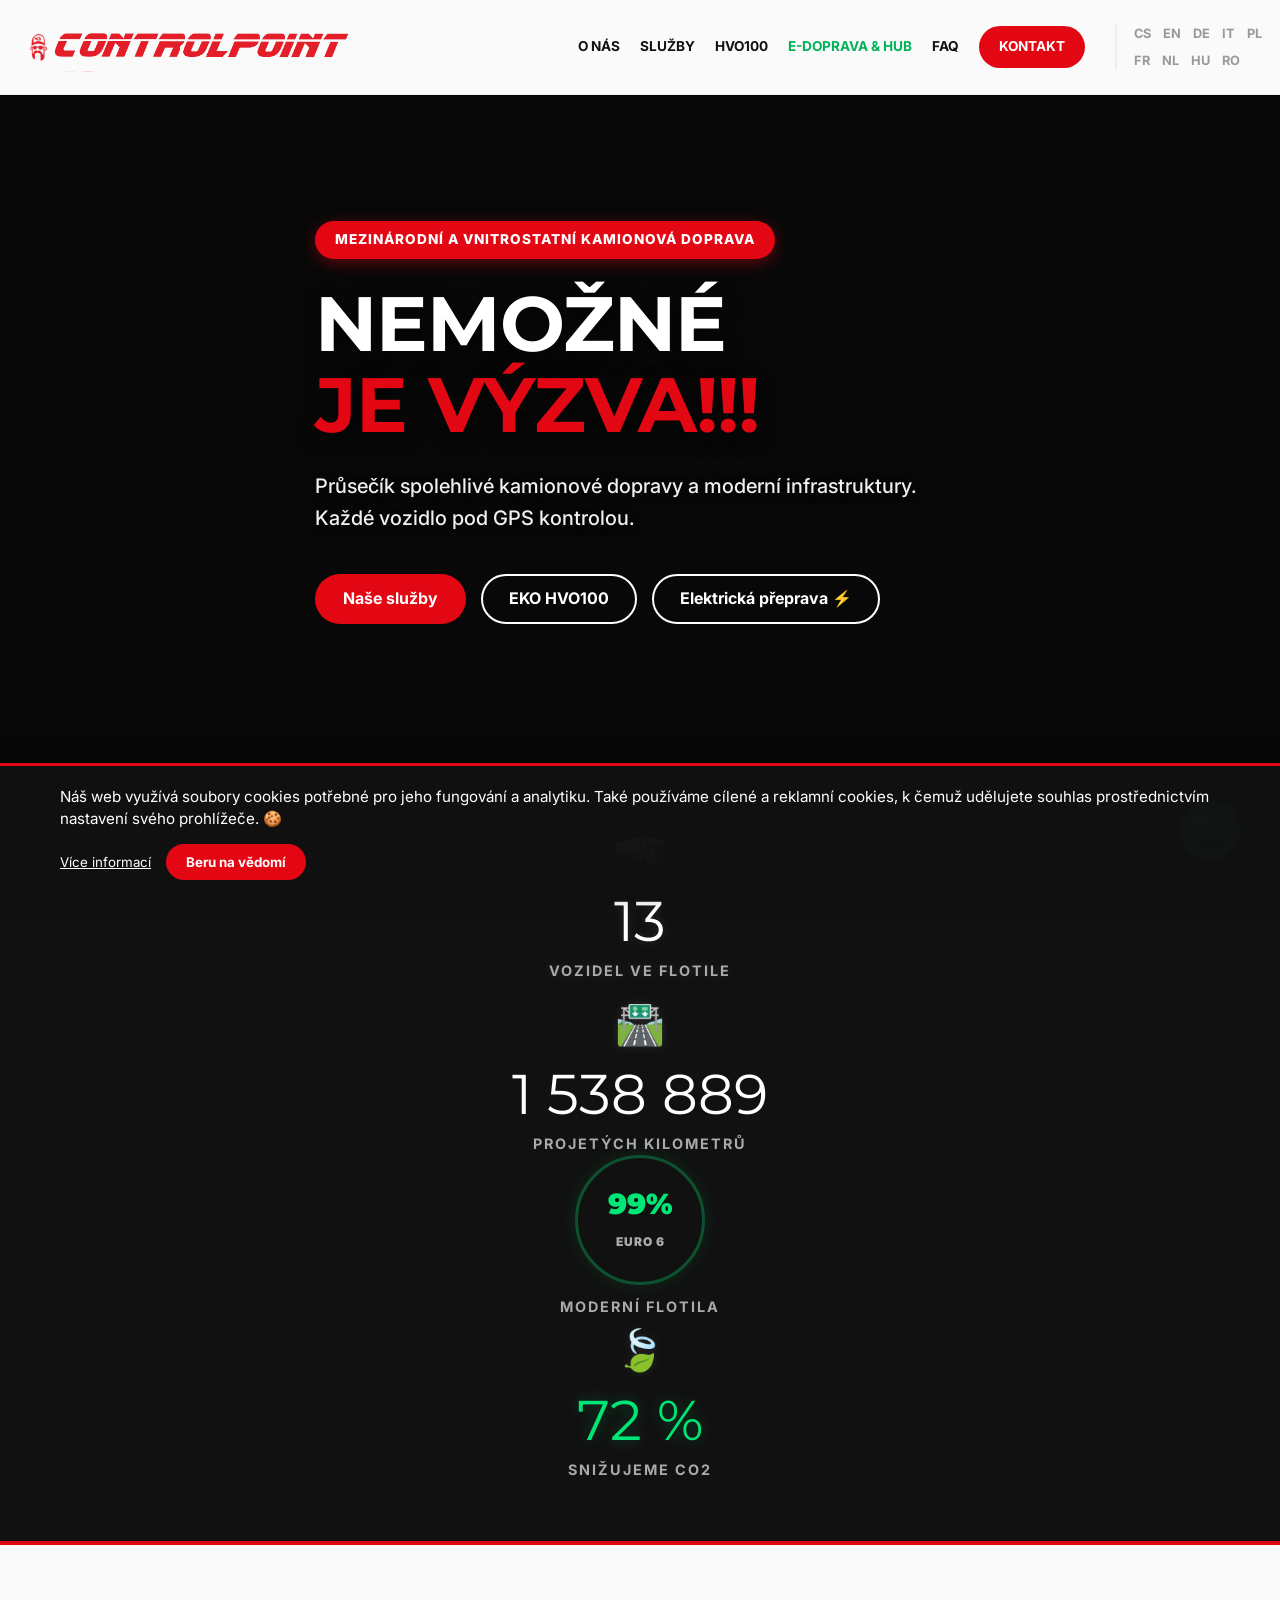
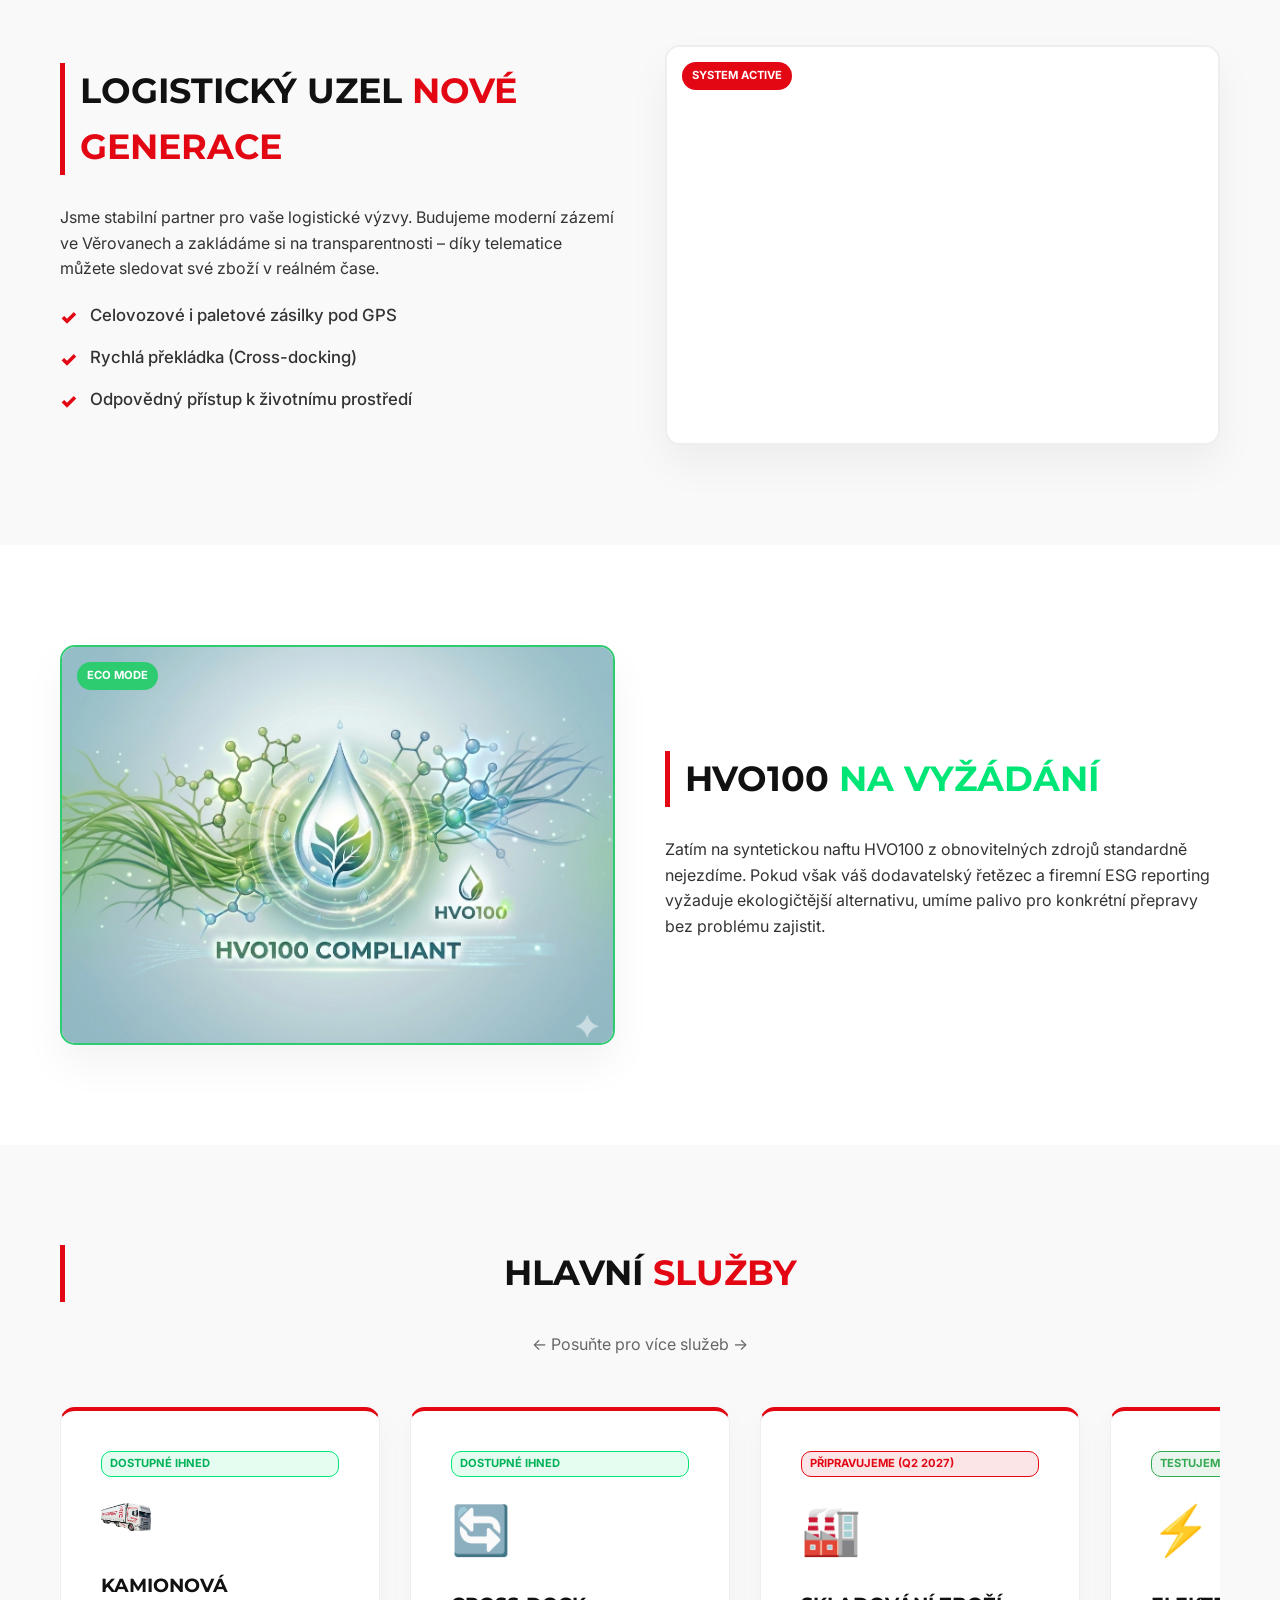
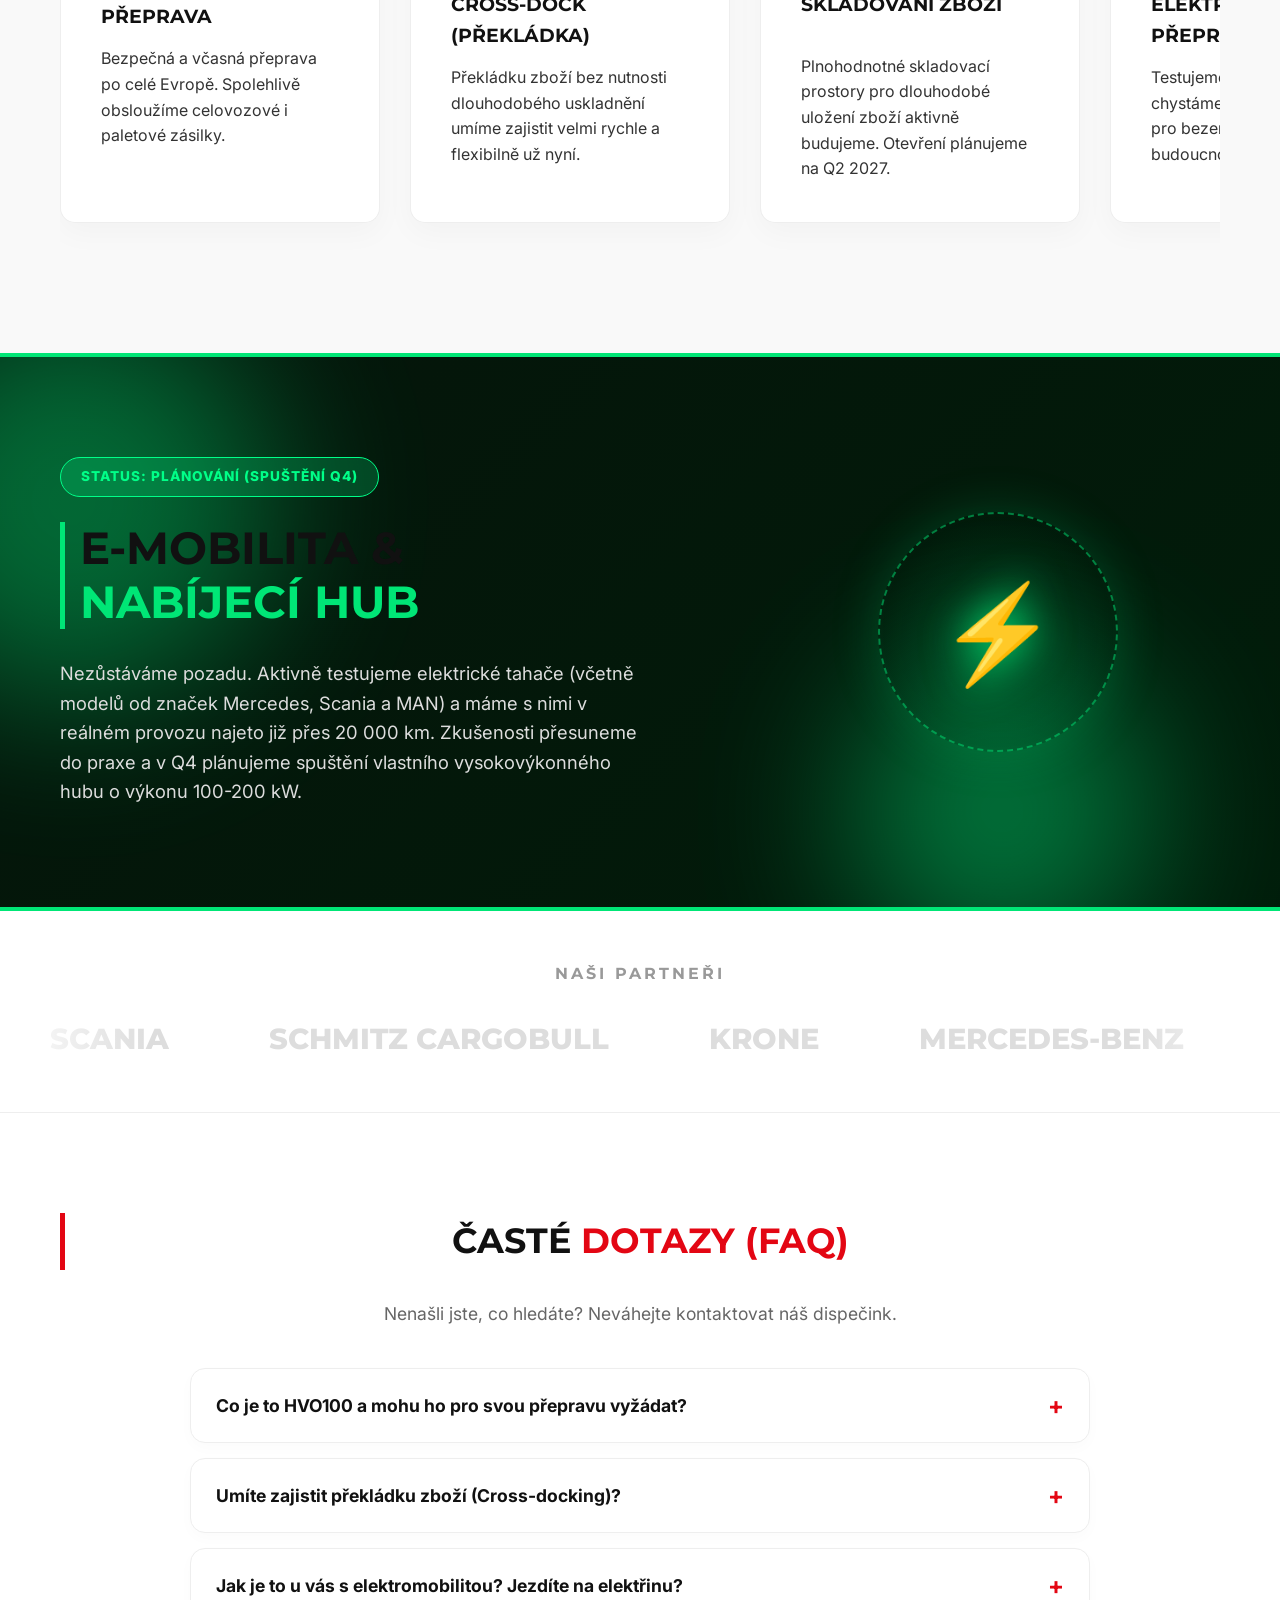
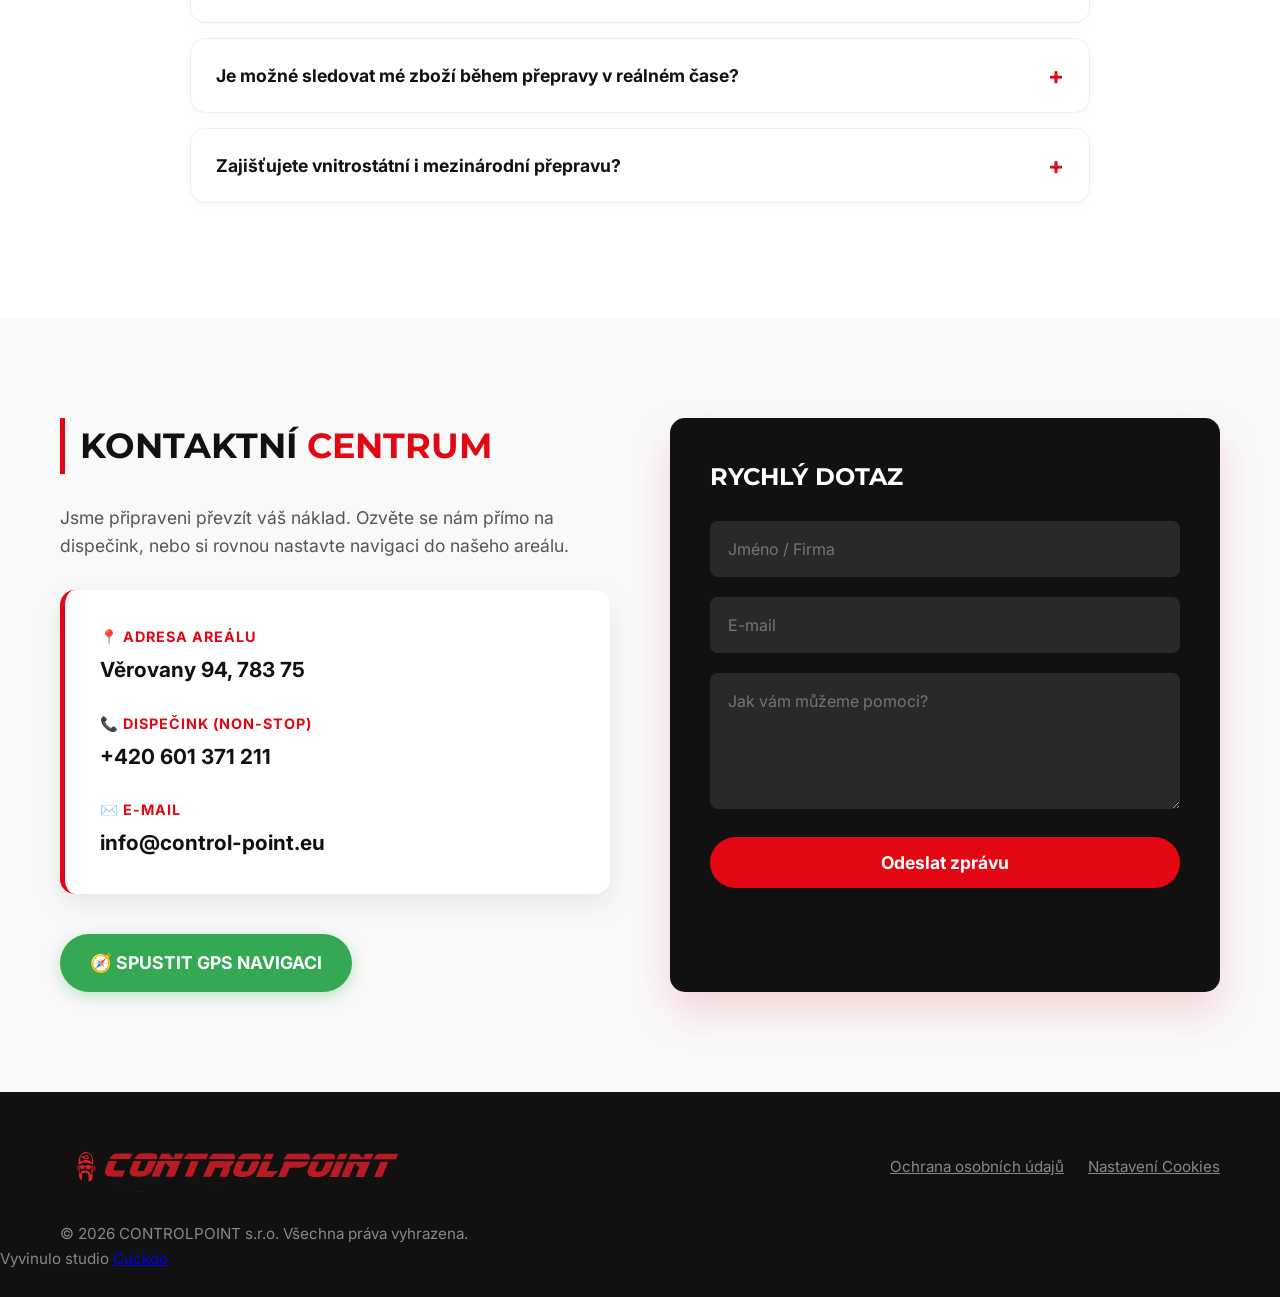
==== commit 3b01cb64: "Update index.html" ====
--- a/index.html
+++ b/index.html
@@ -540,6 +540,9 @@
                 <button onclick="openModal('cookiesModal')" data-i18n="foot_cookies">Nastavení Cookies</button>
             </div>
             <div class="f-copy">© 2026 CONTROLPOINT s.r.o. Všechna práva vyhrazena.</div>
+        </div>
+        <div class="proud-creator">
+            Vyvinulo studio <a href="https://koukal96.github.io/Cuckoo/" target="_blank">Cuckoo</a>
         </div>
     </footer>
 
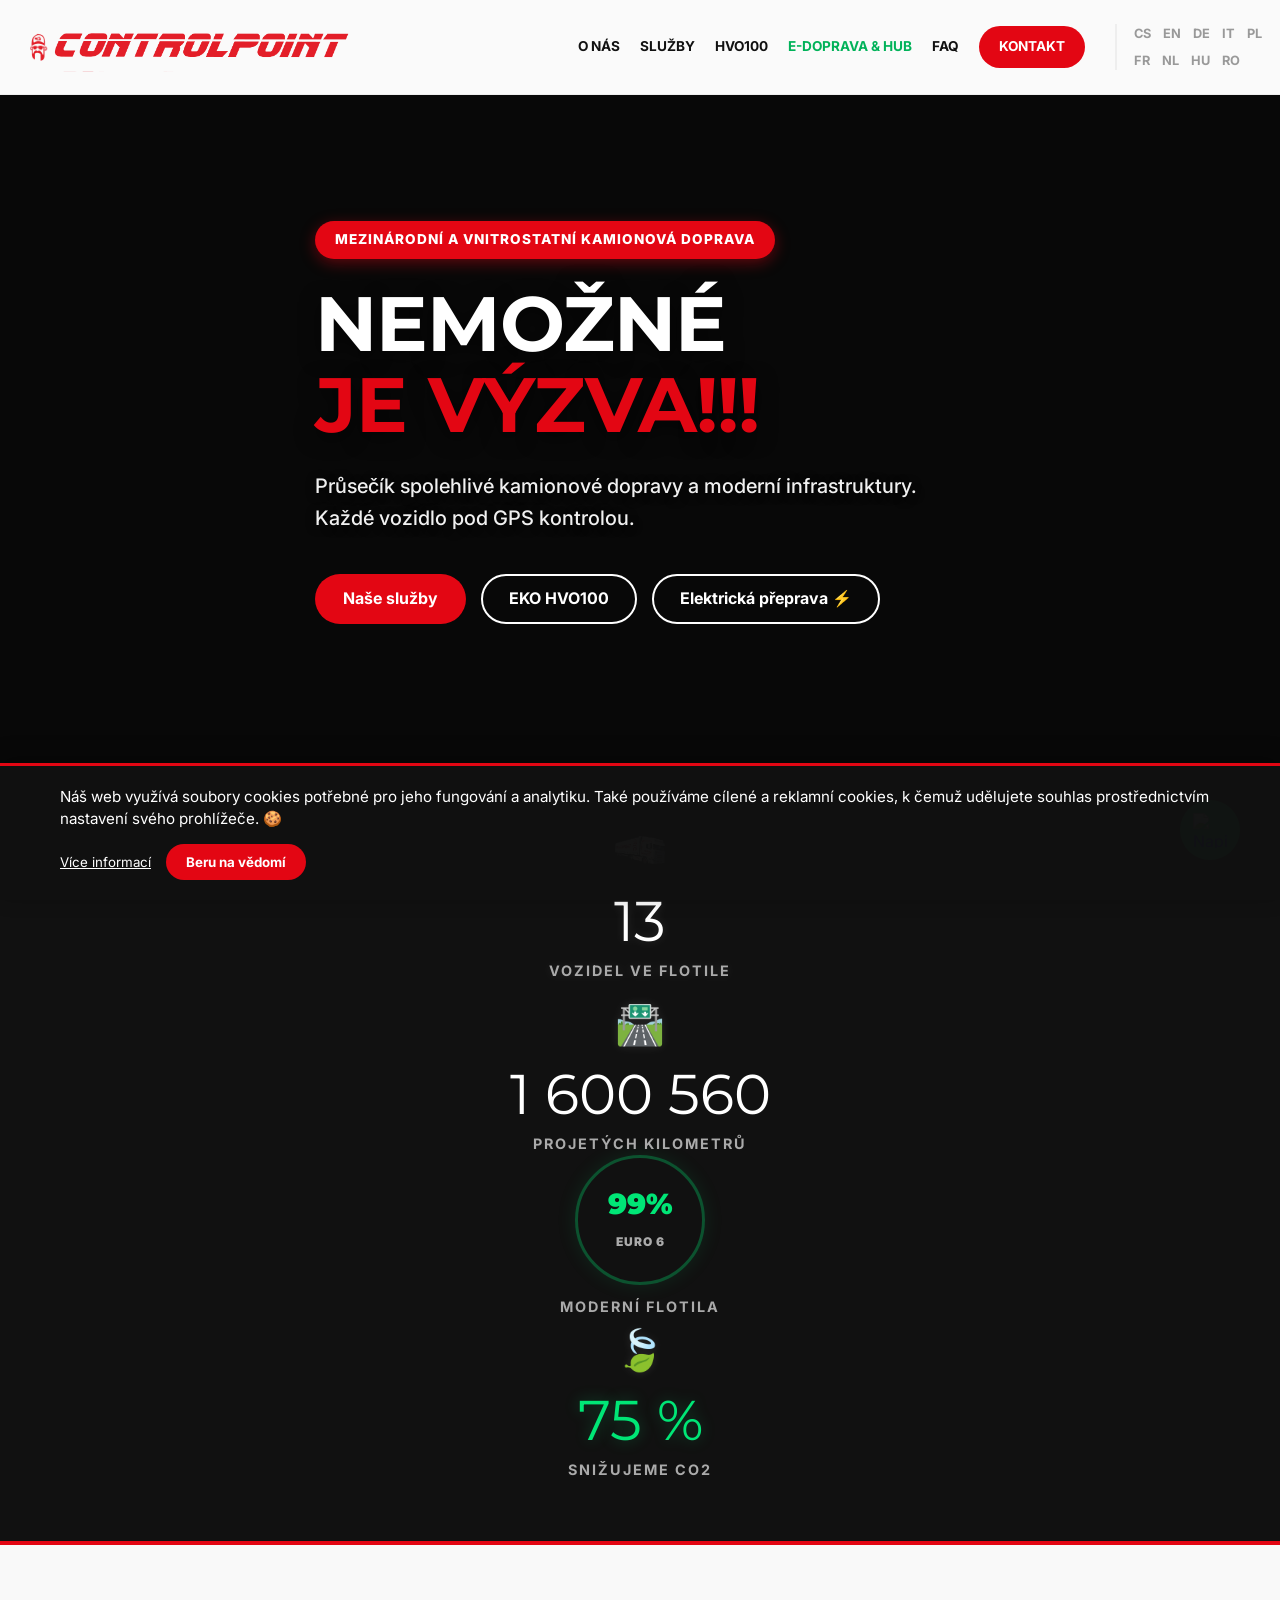
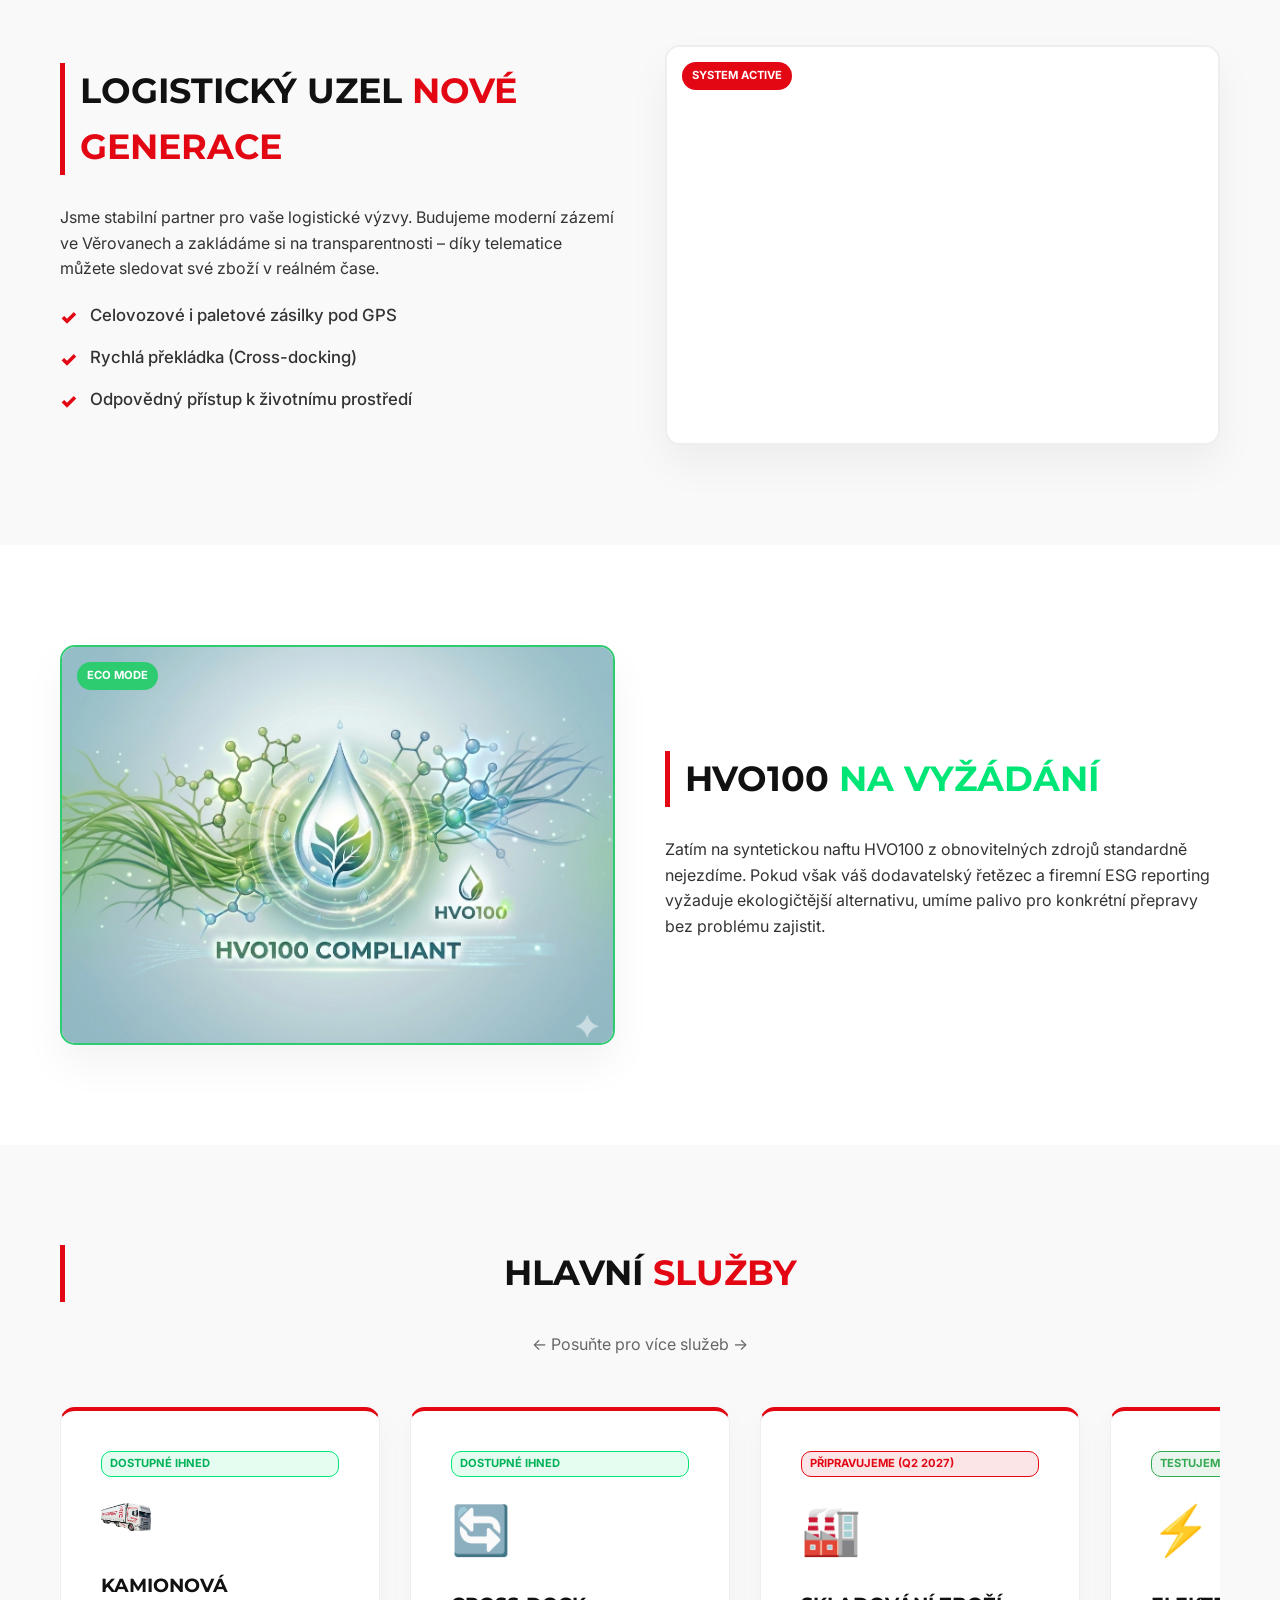
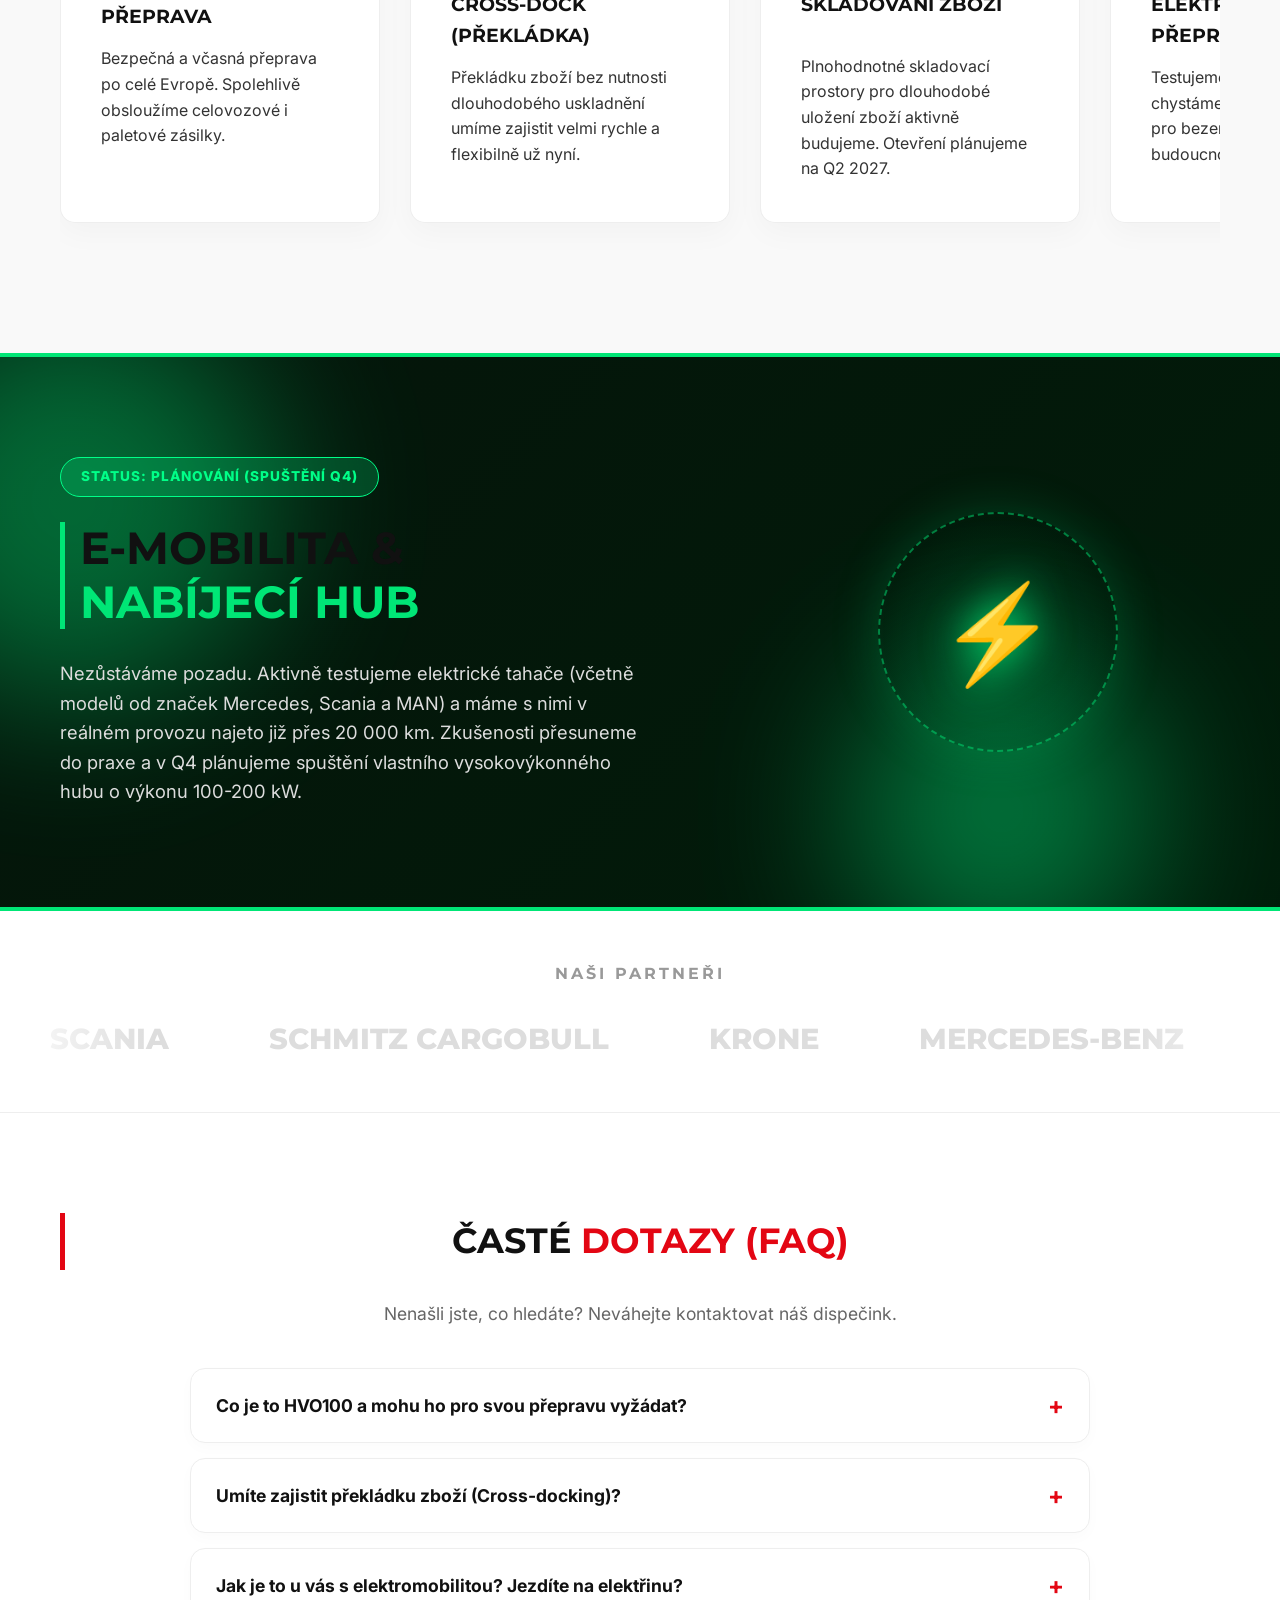
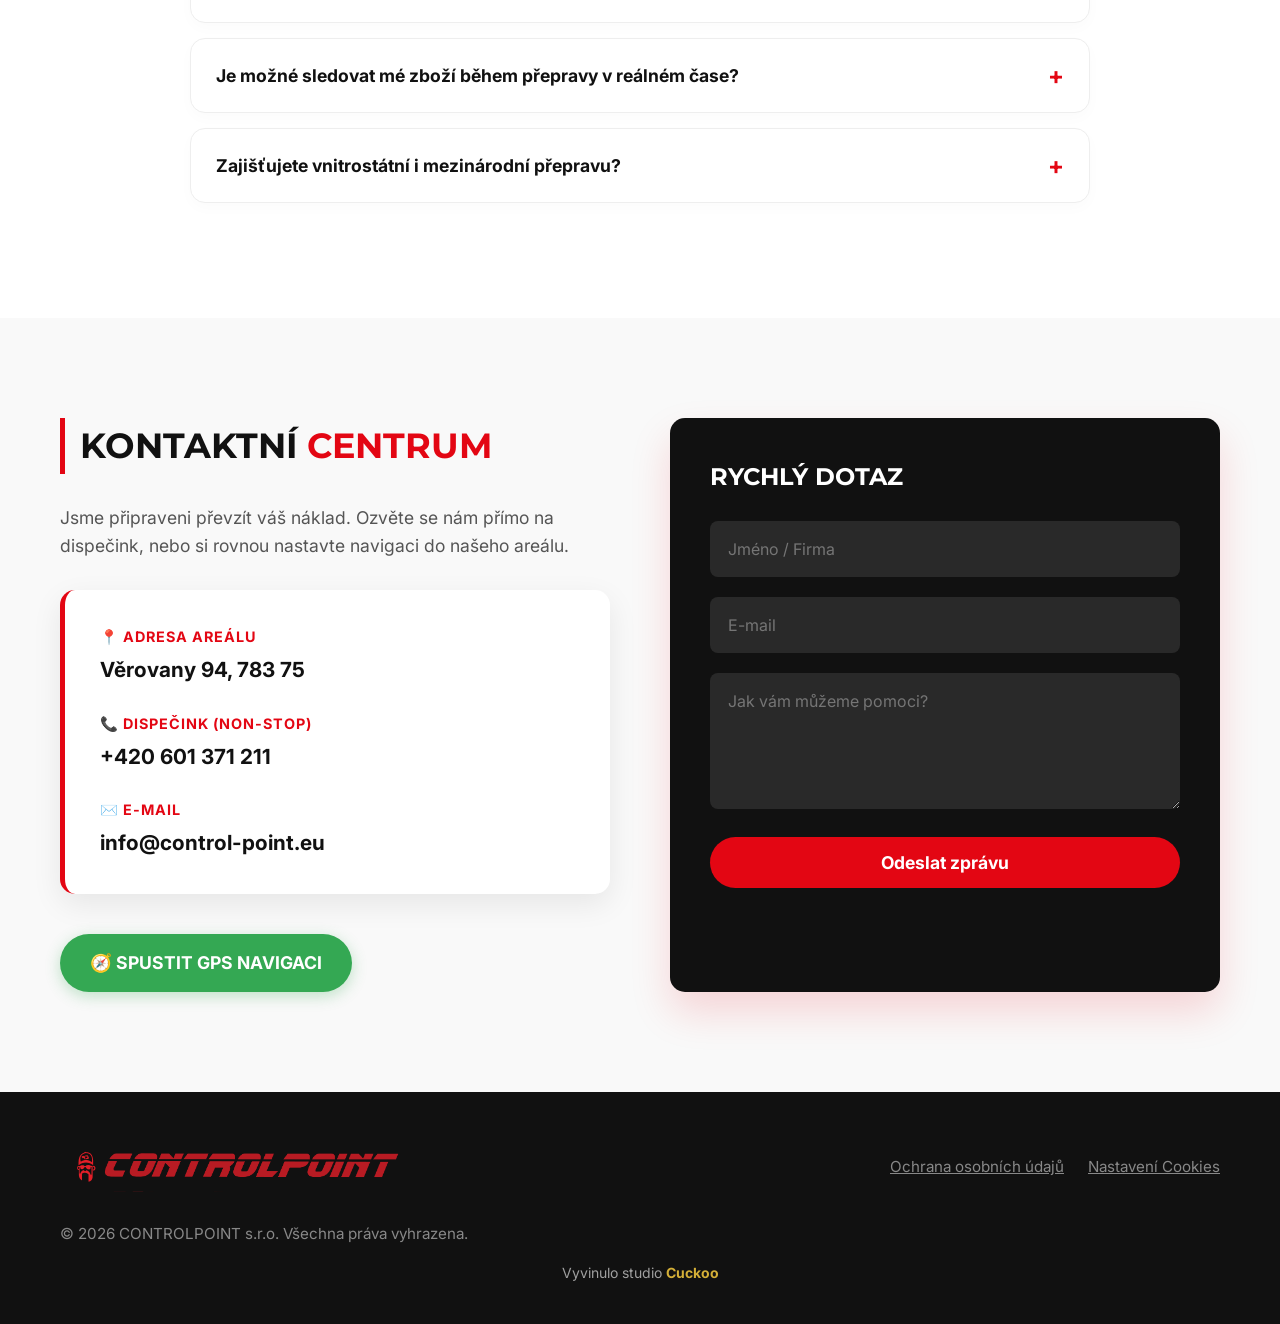
==== commit 1ad7209d: "Update index.html" ====
--- a/index.html
+++ b/index.html
@@ -541,9 +541,9 @@
             </div>
             <div class="f-copy">© 2026 CONTROLPOINT s.r.o. Všechna práva vyhrazena.</div>
         </div>
-        <div class="proud-creator">
-            Vyvinulo studio <a href="https://koukal96.github.io/Cuckoo/" target="_blank">Cuckoo</a>
-        </div>
+           <div class="proud-creator" style="text-align: center; margin-top: 15px; font-size: 14px; color: #a0a0a0;">
+    Vyvinulo studio <a href="https://kouka196.github.io/Cuckoo/" target="_blank" style="color: #d4af37; text-decoration: none; font-weight: bold;">Cuckoo</a>
+</div>
     </footer>
 
     <div class="cookie-banner" id="cookieBanner">
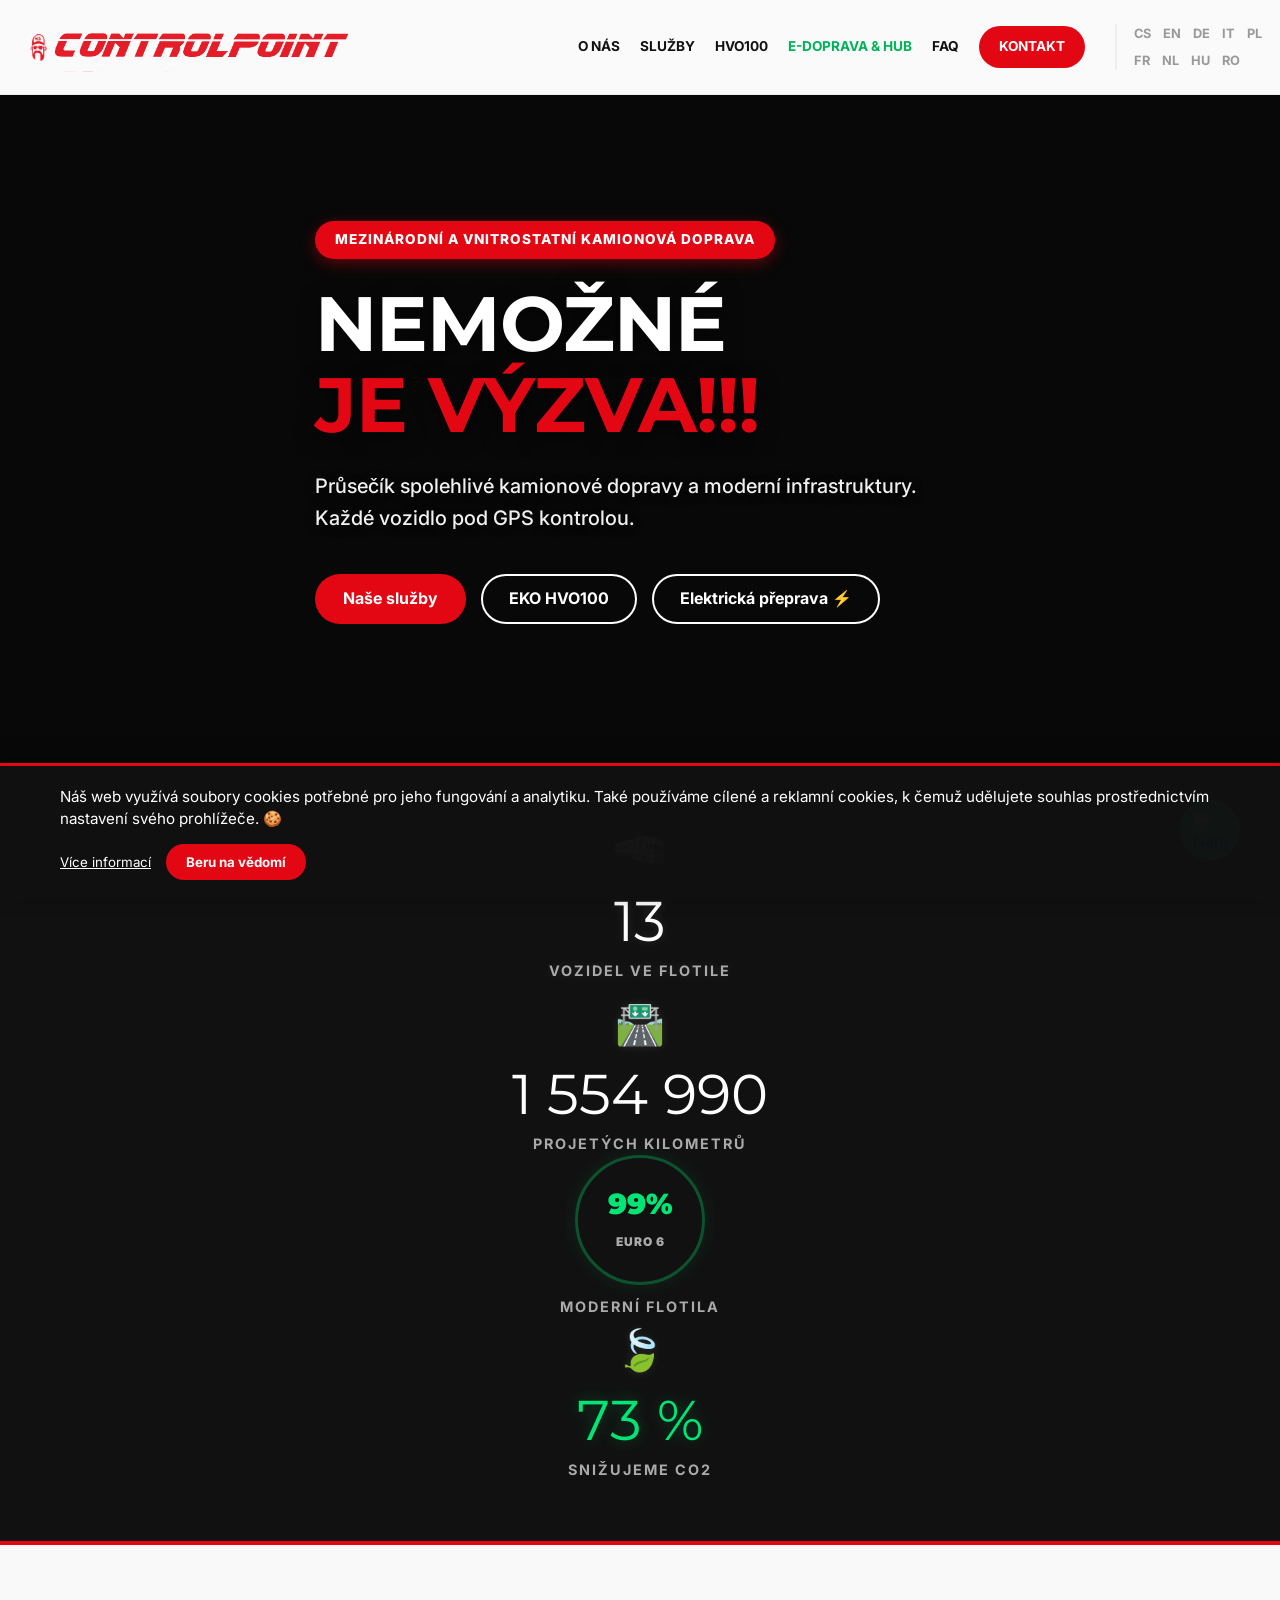
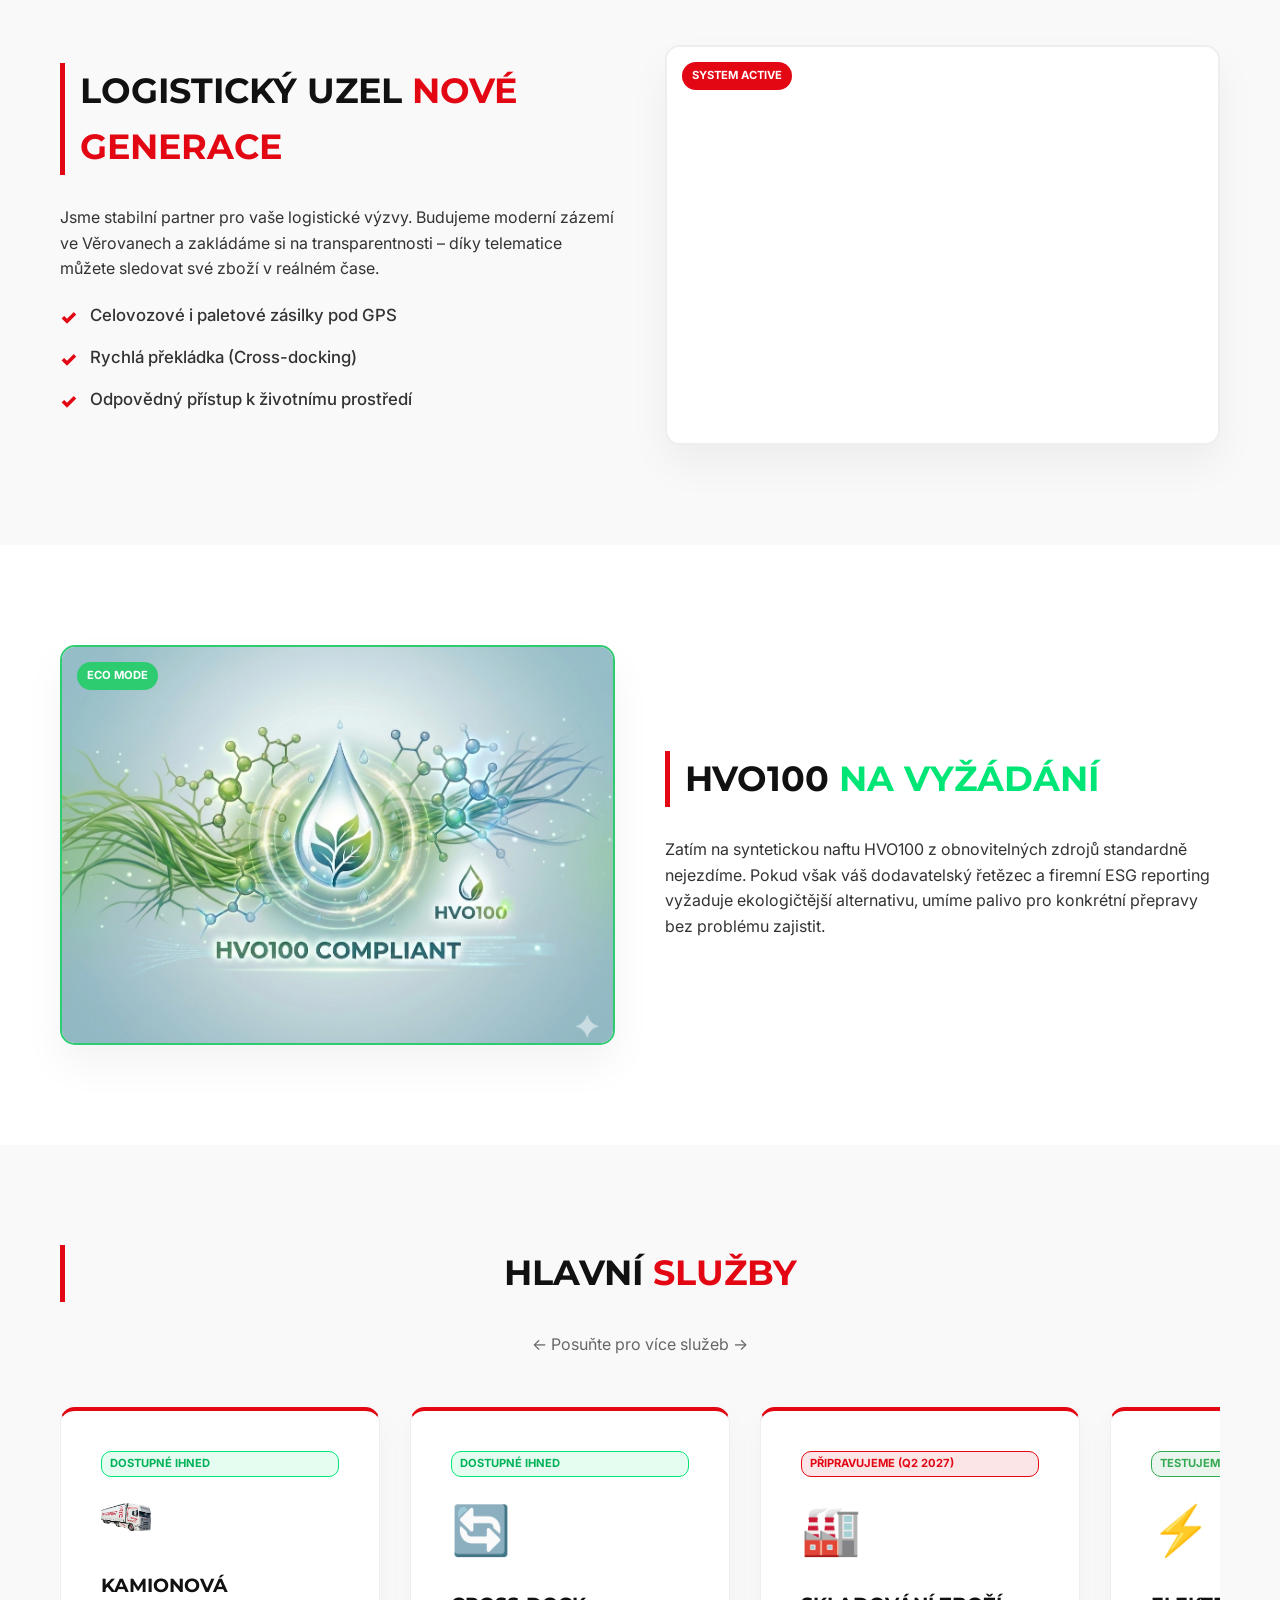
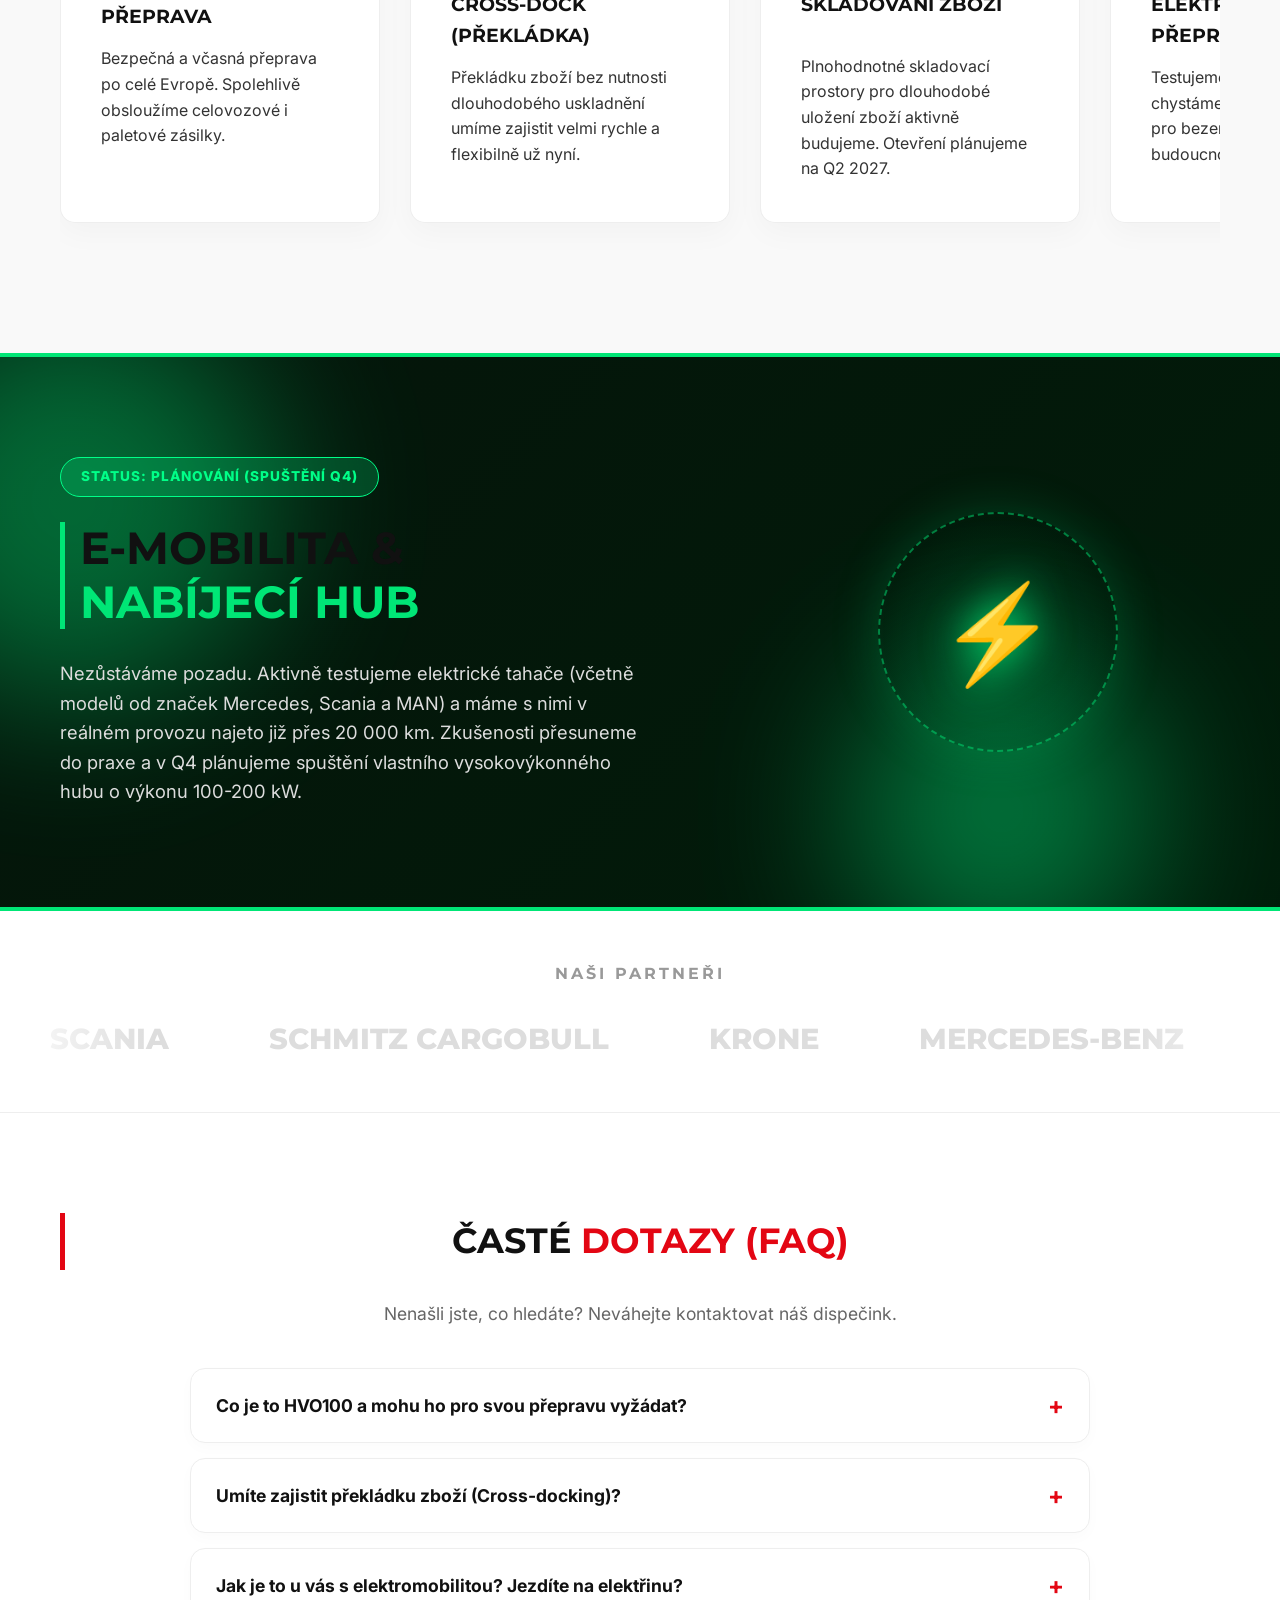
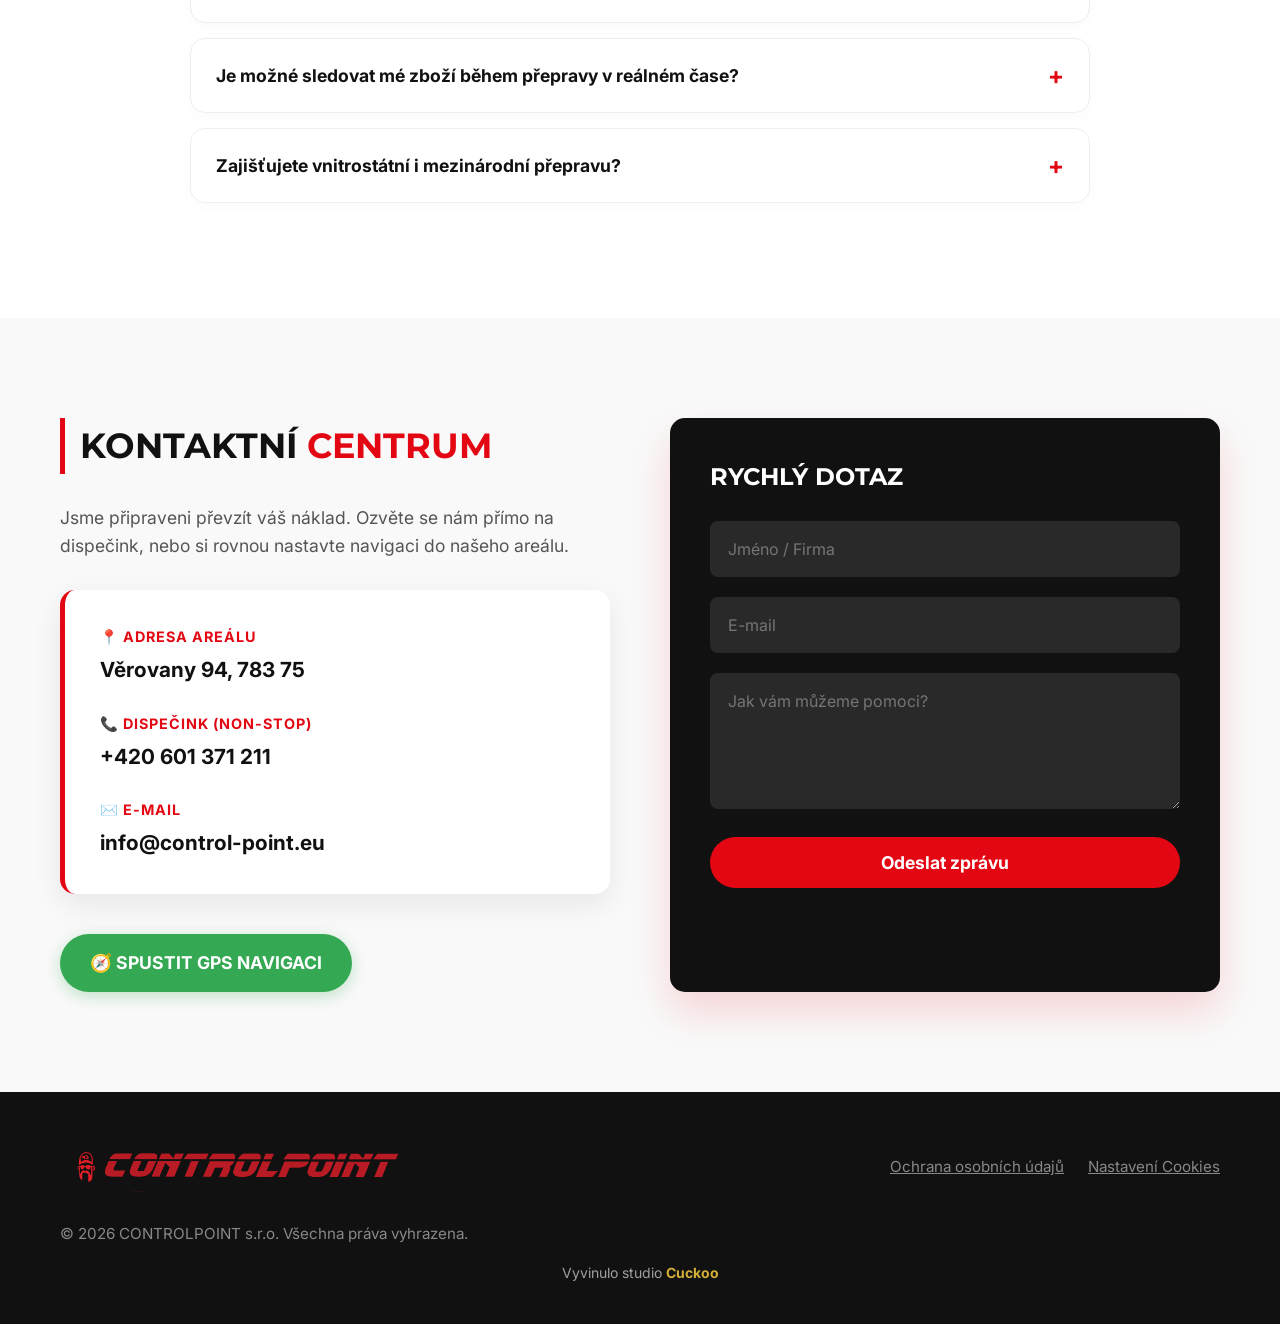
==== commit bf7dc19e: "Update index.html" ====
--- a/index.html
+++ b/index.html
@@ -542,7 +542,7 @@
             <div class="f-copy">© 2026 CONTROLPOINT s.r.o. Všechna práva vyhrazena.</div>
         </div>
            <div class="proud-creator" style="text-align: center; margin-top: 15px; font-size: 14px; color: #a0a0a0;">
-    Vyvinulo studio <a href="https://kouka196.github.io/Cuckoo/" target="_blank" style="color: #d4af37; text-decoration: none; font-weight: bold;">Cuckoo</a>
+    Vyvinulo studio <a href="https://koukal96.github.io/Cuckoo/" target="_blank" style="color: #d4af37; text-decoration: none; font-weight: bold;">Cuckoo</a>
 </div>
     </footer>
 
